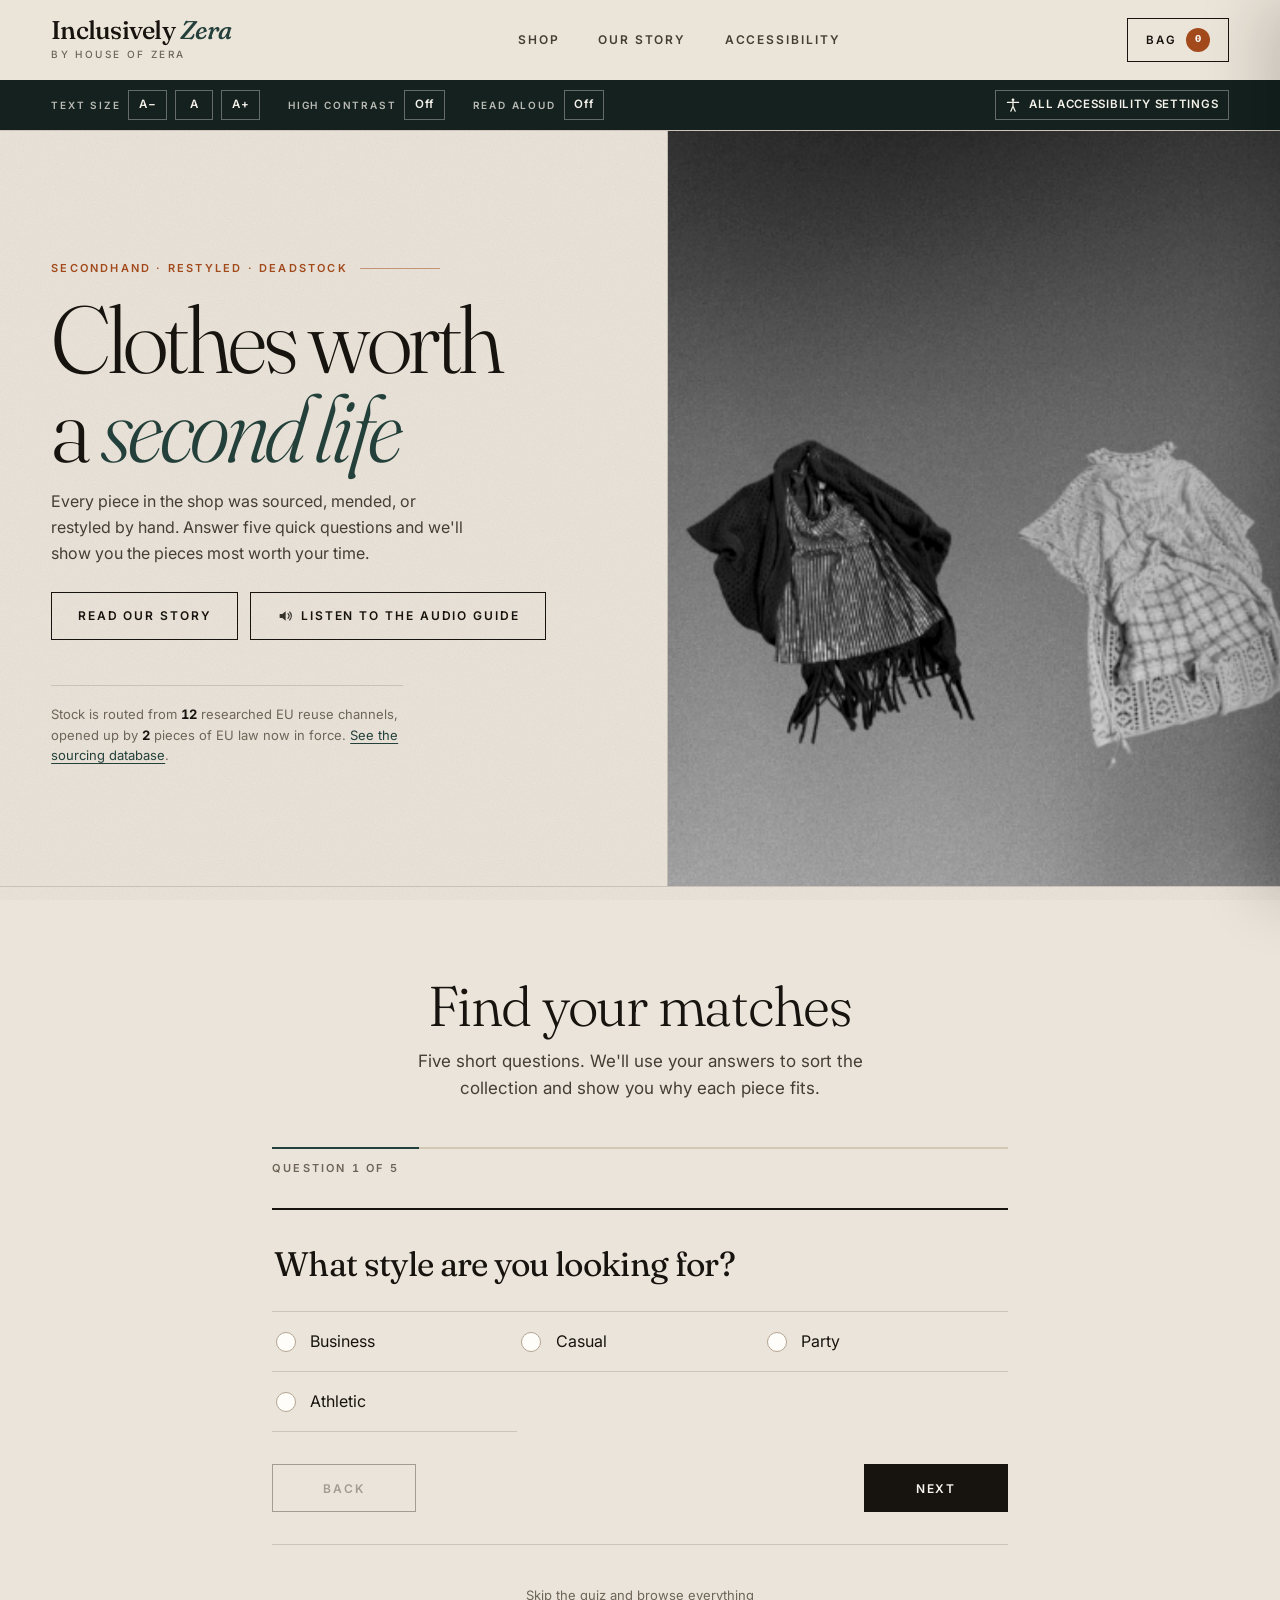
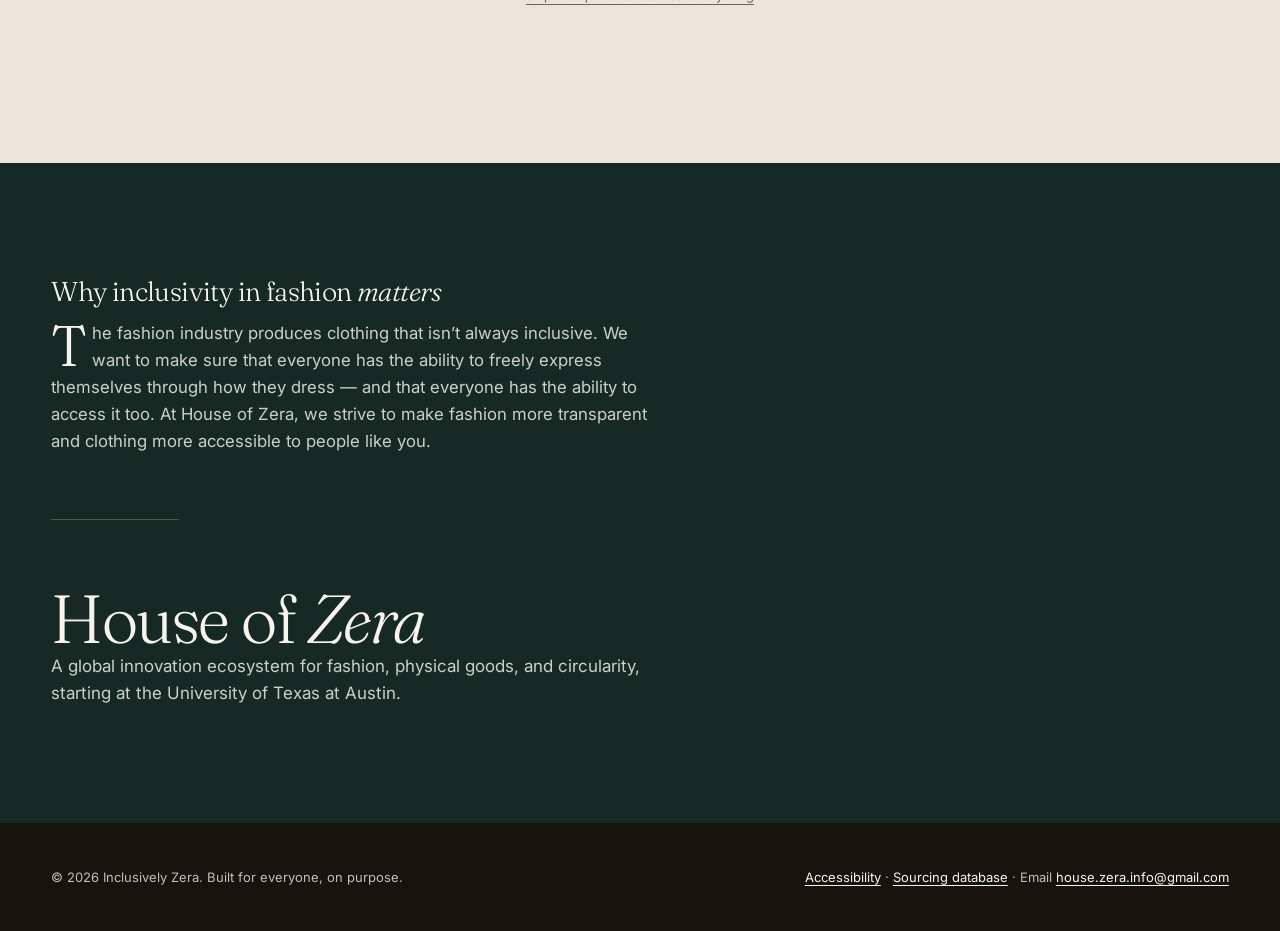
==== index.html @ a8e7cd18 "Build Inclusively Zera: accessible storefront on an EU sourcing database Turns the single-file MVP i" ====
<!DOCTYPE html>
<html lang="en">
<head>
<meta charset="UTF-8">
<meta name="viewport" content="width=device-width, initial-scale=1">
<title>Inclusively Zera — Secondhand, made new</title>
<link rel="preconnect" href="https://fonts.googleapis.com">
<link rel="preconnect" href="https://fonts.gstatic.com" crossorigin>
<link href="https://fonts.googleapis.com/css2?family=Fraunces:ital,opsz,wght,SOFT,WONK@0,9..144,300..700,0..100,0..1;1,9..144,300..700,0..100,0..1&family=Inter:wght@400;500;600;700&display=swap" rel="stylesheet">
<link rel="stylesheet" href="assets/styles.css">
<link rel="stylesheet" href="assets/a11y.css">
<meta name="description" content="Inclusively Zera — a secondhand and deadstock storefront by House of Zera, built so that screen reader, keyboard, low-vision, motor and cognitive access are part of the product rather than a retrofit.">
<meta name="color-scheme" content="light dark">
</head>
<body>

<a class="skip-link" href="#main">Skip to main content</a>

<div aria-live="polite" class="sr-only" id="live-region"></div>

<header class="site-header">
  <div class="wrap header-row">
    <div class="logo-block">
      <a class="logo" href="#top">Inclusively <em>Zera</em></a>
      <p class="logo-subtitle">by House of Zera</p>
    </div>
    <nav class="main-nav" aria-label="Primary">
      <a href="#main">Shop</a>
      <a href="#story">Our story</a>
      <a href="docs/accessibility.html">Accessibility</a>
    </nav>
    <div class="header-actions">
      <button class="icon-btn" id="cart-open-btn" aria-haspopup="dialog" aria-controls="cart-drawer">
        Bag
        <span class="cart-count" id="cart-count" aria-hidden="true">0</span>
        <span class="sr-only" id="cart-count-sr">0 items in your bag</span>
      </button>
    </div>
  </div>

  <div class="a11y-bar">
    <div class="wrap a11y-row" role="group" aria-label="Quick accessibility settings">
      <div class="a11y-group">
        <span class="label" id="lbl-textsize">Text size</span>
        <button type="button" data-textsize="down" aria-label="Decrease text size">A&#8722;</button>
        <button type="button" data-textsize="reset" aria-label="Reset text size" id="textsize-reset">A</button>
        <button type="button" data-textsize="up" aria-label="Increase text size">A+</button>
      </div>
      <div class="a11y-group">
        <span class="label">High contrast</span>
        <button type="button" id="contrast-toggle" aria-pressed="false">Off</button>
      </div>
      <div class="a11y-group">
        <span class="label">Read aloud</span>
        <button type="button" id="tts-toggle" aria-pressed="false">Off</button>
      </div>
      <div class="a11y-group a11y-group-end">
        <button type="button" class="a11y-open" id="a11y-open" aria-haspopup="dialog" aria-controls="a11y-panel">
          <svg viewBox="0 0 24 24" aria-hidden="true" focusable="false" width="16" height="16"><circle cx="12" cy="4.2" r="2.1" fill="currentColor"/><path d="M3.6 8.1h16.8M12 6.6v7.2m0 0-3.3 7.5m3.3-7.5 3.3 7.5" fill="none" stroke="currentColor" stroke-width="1.9" stroke-linecap="round"/></svg>
          All accessibility settings
        </button>
      </div>
    </div>
  </div>
</header>

<div id="top"></div>

<section class="hero" aria-label="Introduction">
  <div class="hero-copy">
    <p class="eyebrow fade-item" style="transition-delay:0ms;">Secondhand &middot; Restyled &middot; Deadstock</p>
    <h1 class="fade-item" style="transition-delay:120ms;">Clothes worth a <em>second life</em></h1>
    <p class="lede fade-item" style="transition-delay:240ms;">Every piece in the shop was sourced, mended, or restyled by hand. Answer five quick questions and we'll show you the pieces most worth your time.</p>
    <div class="hero-ctas">
      <a class="btn btn-secondary fade-item" style="transition-delay:360ms;" href="#story">Read our story</a>
      <button type="button" class="btn btn-secondary fade-item btn-speak" style="transition-delay:420ms;" id="audio-guide-open" aria-haspopup="dialog" aria-controls="audio-guide">
        <svg viewBox="0 0 24 24" aria-hidden="true" focusable="false" width="16" height="16"><path d="M4 9v6h4l5 4V5L8 9H4z" fill="currentColor"/><path d="M16.5 8.5a5 5 0 0 1 0 7M19 6a8.5 8.5 0 0 1 0 12" fill="none" stroke="currentColor" stroke-width="1.7" stroke-linecap="round"/></svg>
        Listen to the audio guide
      </button>
    </div>
    <div class="sourcing-note" id="sourcing-note"></div>
  </div>
  <div class="hero-media">
    <img src="assets/img/thrifted-product.jpg" alt="Two garments photographed suspended against a blue-grey gradient: a black open-knit wrap with long fringe layered over a pleated metallic slip, and a cream crochet top pieced from lace and check panels.">
  </div>
</section>

<main id="main" class="wrap">

  <section id="quiz-section" aria-labelledby="quiz-heading">
    <div class="quiz-wrap">
      <div class="quiz-intro">
        <h2 id="quiz-heading">Find your matches</h2>
        <p>Five short questions. We'll use your answers to sort the collection and show you why each piece fits.</p>
      </div>

      <div class="quiz-progress">
        <div class="quiz-progress-track">
          <div class="quiz-progress-fill" id="quiz-progress-fill" style="width:20%;"></div>
        </div>
        <p class="quiz-progress-label" id="quiz-progress-label" role="status">Question 1 of 5</p>
      </div>

      <form class="quiz-card" id="quiz-form" novalidate>

        <fieldset data-step="0">
          <legend>What style are you looking for?</legend>
          <div class="quiz-options" data-group="style" data-mode="single">
            <label class="quiz-option"><input type="radio" name="style" value="business"><span class="quiz-option-label">Business</span></label>
            <label class="quiz-option"><input type="radio" name="style" value="casual"><span class="quiz-option-label">Casual</span></label>
            <label class="quiz-option"><input type="radio" name="style" value="party"><span class="quiz-option-label">Party</span></label>
            <label class="quiz-option"><input type="radio" name="style" value="athletic"><span class="quiz-option-label">Athletic</span></label>
          </div>
        </fieldset>

        <fieldset data-step="1" hidden>
          <legend>What types of clothing are you looking for?</legend>
          <p class="quiz-hint">Choose as many as apply.</p>
          <div class="quiz-options" data-group="types" data-mode="multi">
            <label class="quiz-option"><input type="checkbox" name="types" value="tops"><span class="quiz-option-label">Tops</span></label>
            <label class="quiz-option"><input type="checkbox" name="types" value="bottoms"><span class="quiz-option-label">Bottoms</span></label>
            <label class="quiz-option"><input type="checkbox" name="types" value="dresses"><span class="quiz-option-label">Dresses</span></label>
            <label class="quiz-option"><input type="checkbox" name="types" value="bathing suits"><span class="quiz-option-label">Bathing suits</span></label>
            <label class="quiz-option"><input type="checkbox" name="types" value="two-piece sets"><span class="quiz-option-label">Two-piece sets</span></label>
            <label class="quiz-option"><input type="checkbox" name="types" value="shoes"><span class="quiz-option-label">Shoes</span></label>
            <label class="quiz-option"><input type="checkbox" name="types" value="jackets"><span class="quiz-option-label">Jackets</span></label>
            <label class="quiz-option"><input type="checkbox" name="types" value="intimates"><span class="quiz-option-label">Intimates</span></label>
          </div>
        </fieldset>

        <fieldset data-step="2" hidden>
          <legend>Who are you looking to get clothing for?</legend>
          <div class="quiz-options" data-group="audience" data-mode="single">
            <label class="quiz-option"><input type="radio" name="audience" value="women"><span class="quiz-option-label">Women</span></label>
            <label class="quiz-option"><input type="radio" name="audience" value="unisex"><span class="quiz-option-label">Unisex</span></label>
            <label class="quiz-option"><input type="radio" name="audience" value="men"><span class="quiz-option-label">Men</span></label>
            <label class="quiz-option"><input type="radio" name="audience" value="kids"><span class="quiz-option-label">Kids</span></label>
          </div>
        </fieldset>

        <fieldset data-step="3" hidden>
          <legend>What sort of material do you want in your clothing?</legend>
          <p class="quiz-hint">Choose as many as apply.</p>
          <div class="quiz-options" data-group="materials" data-mode="multi">
            <label class="quiz-option"><input type="checkbox" name="materials" value="silks"><span class="quiz-option-label">Silks</span></label>
            <label class="quiz-option"><input type="checkbox" name="materials" value="polyester"><span class="quiz-option-label">Polyester</span></label>
            <label class="quiz-option"><input type="checkbox" name="materials" value="wool"><span class="quiz-option-label">Wool</span></label>
            <label class="quiz-option"><input type="checkbox" name="materials" value="organic cotton"><span class="quiz-option-label">Organic cotton</span></label>
            <label class="quiz-option"><input type="checkbox" name="materials" value="nylon"><span class="quiz-option-label">Nylon</span></label>
            <label class="quiz-option"><input type="checkbox" name="materials" value="acrylic"><span class="quiz-option-label">Acrylic</span></label>
          </div>
        </fieldset>

        <fieldset data-step="4" hidden>
          <legend>What kind of embellishments are you comfortable with?</legend>
          <p class="quiz-hint">Choose as many as apply.</p>
          <div class="quiz-options" data-group="embellishments" data-mode="multi">
            <label class="quiz-option"><input type="checkbox" name="embellishments" value="buttons"><span class="quiz-option-label">Buttons</span></label>
            <label class="quiz-option"><input type="checkbox" name="embellishments" value="ruffles"><span class="quiz-option-label">Ruffles</span></label>
            <label class="quiz-option"><input type="checkbox" name="embellishments" value="mesh"><span class="quiz-option-label">Mesh</span></label>
            <label class="quiz-option"><input type="checkbox" name="embellishments" value="fringe"><span class="quiz-option-label">Fringe</span></label>
            <label class="quiz-option"><input type="checkbox" name="embellishments" value="patterns"><span class="quiz-option-label">Patterns</span></label>
            <label class="quiz-option"><input type="checkbox" name="embellishments" value="tags"><span class="quiz-option-label">Tags</span></label>
            <label class="quiz-option"><input type="checkbox" name="embellishments" value="inelastic-waistband"><span class="quiz-option-label">Inelastic waistband</span></label>
            <label class="quiz-option"><input type="checkbox" name="embellishments" value="none"><span class="quiz-option-label">None of the above</span></label>
          </div>
        </fieldset>

        <p class="quiz-error" id="quiz-error" hidden>Choose at least one option to continue.</p>

        <div class="quiz-nav">
          <button type="button" class="btn btn-secondary" id="quiz-back" disabled>Back</button>
          <button type="button" class="btn btn-primary" id="quiz-next">Next</button>
        </div>
      </form>

      <div class="quiz-skip">
        <button type="button" id="quiz-skip-btn">Skip the quiz and browse everything</button>
      </div>
    </div>
  </section>

  <section id="shop-section" hidden>
    <div class="shop-head">
      <div aria-hidden="true"></div>
      <div class="shop-head-inner">
        <div class="shop-head-title">
          <h2>Your matches</h2>
          <p class="result-count" id="result-count" role="status">8 pieces</p>
        </div>
        <div class="sort-row">
          <label for="sort">Sort by</label>
          <select id="sort">
            <option value="match">Best match</option>
            <option value="price-low">Price: low to high</option>
            <option value="price-high">Price: high to low</option>
            <option value="name">Name: A to Z</option>
          </select>
        </div>
      </div>
    </div>

    <div class="shop-grid">
      <aside aria-label="Filter products">
        <fieldset class="filter-group">
          <legend>Size</legend>
          <label class="check-row">
            <input type="checkbox" id="size-xs" data-filter="size" value="XS">
            <span>XS</span>
          </label>
          <label class="check-row">
            <input type="checkbox" id="size-s" data-filter="size" value="S">
            <span>S</span>
          </label>
          <label class="check-row">
            <input type="checkbox" id="size-m" data-filter="size" value="M">
            <span>M</span>
          </label>
          <label class="check-row">
            <input type="checkbox" id="size-l" data-filter="size" value="L">
            <span>L</span>
          </label>
          <label class="check-row">
            <input type="checkbox" id="size-xl" data-filter="size" value="XL">
            <span>XL</span>
          </label>
          <label class="check-row">
            <input type="checkbox" id="size-xxl" data-filter="size" value="XXL">
            <span>XXL</span>
          </label>
          <label class="check-row">
            <input type="checkbox" id="size-xxxl" data-filter="size" value="XXXL">
            <span>XXXL</span>
          </label>
        </fieldset>

        <fieldset class="filter-group">
          <legend>Dressing needs</legend>
          <p class="filter-hint">Filter by how a piece is put on, not just how it looks.</p>
          <label class="check-row">
            <input type="checkbox" data-filter="fit" value="pull-on">
            <span>Pulls on, no fastenings</span>
          </label>
          <label class="check-row">
            <input type="checkbox" data-filter="fit" value="one-handed">
            <span>Can be fastened one-handed</span>
          </label>
          <label class="check-row">
            <input type="checkbox" data-filter="fit" value="seated">
            <span>Cut for seated wear</span>
          </label>
          <label class="check-row">
            <input type="checkbox" data-filter="fit" value="tagless">
            <span>No sewn-in tags</span>
          </label>
        </fieldset>

        <div class="filter-group">
          <label class="filter-label" for="channel-filter">Sourcing channel</label>
          <p class="filter-hint">Every piece is routed from a reuse channel opened up by EU circularity law.</p>
          <select id="channel-filter" class="channel-select">
            <option value="">All channels</option>
          </select>
        </div>

        <div style="display:flex;flex-direction:column;gap:0.75rem;margin-bottom:1.5rem;">
          <button type="button" class="btn btn-secondary" id="mens-bottoms-btn" style="width:100%;">Men's bottoms sizes</button>
          <button type="button" class="btn btn-secondary" id="womens-bottoms-btn" style="width:100%;">Women's bottoms sizes</button>
        </div>

        <div class="quiz-summary" id="quiz-summary"></div>

        <button type="button" class="btn btn-secondary" id="clear-filters" style="width:100%;margin-bottom:0.75rem;">Clear all filters</button>
        <button type="button" class="btn btn-secondary" id="retake-quiz-btn" style="width:100%;">Edit quiz choices</button>
      </aside>

      <div>
        <ul class="product-grid" id="product-grid" style="list-style:none;margin:0;padding:0;"></ul>
      </div>
    </div>
  </section>

</main>

<section class="brand-credit" id="story" style="margin-top:3.5rem;overflow:hidden;">
  <div class="wrap">
    <div id="story-shift">
      <div class="story-row">
        <div aria-hidden="true"></div>
        <div class="align-text" id="story-text">
          <h2 class="fade-item" style="font-size:1.7rem;margin-bottom:0.9rem;transition-delay:0ms;">Why inclusivity in fashion <em>matters</em></h2>
          <p class="fade-item" style="max-width:64ch;font-size:1.05rem;transition-delay:120ms;"><span class="t-letter">T</span>he fashion industry produces clothing that isn&rsquo;t always inclusive. We want to make sure that everyone has the ability to freely express themselves through how they dress &mdash; and that everyone has the ability to access it too. At House of Zera, we strive to make fashion more transparent and clothing more accessible to people like you.</p>
        </div>
      </div>
      <hr id="story-divider" class="fade-item" style="border:none;border-top:1px solid rgba(237,216,196,0.25);width:260px;transition-delay:240ms;">
      <div class="story-row">
        <div aria-hidden="true"></div>
        <div class="align-text" id="credit-text">
          <h2 class="fade-item" style="transition-delay:340ms;">House of <em>Zera</em></h2>
          <p class="fade-item" style="transition-delay:440ms;">A global innovation ecosystem for fashion, physical goods, and circularity, starting at the University of Texas at Austin.</p>
        </div>
      </div>
    </div>
  </div>
</section>

<footer id="faq">
  <div class="wrap foot-row">
    <p>© 2026 Inclusively Zera. Built for everyone, on purpose.</p>
    <p><a href="docs/accessibility.html">Accessibility</a> &middot; <a href="docs/data-sources.html">Sourcing database</a> &middot; Email <a href="mailto:house.zera.info@gmail.com">house.zera.info@gmail.com</a></p>
  </div>
</footer>

<div class="overlay" id="overlay"></div>
<div class="cart-drawer" id="cart-drawer" role="dialog" aria-modal="true" aria-labelledby="cart-title">
  <div class="cart-head">
    <h2 id="cart-title">Your bag</h2>
    <button class="cart-close" id="cart-close-btn" aria-label="Close bag">✕</button>
  </div>
  <div class="cart-body" id="cart-body"></div>
  <div class="cart-foot">
    <div class="cart-total-row">
      <span>Subtotal</span>
      <span id="cart-subtotal">$0.00</span>
    </div>
    <button class="btn-checkout" id="checkout-btn">Go to checkout</button>
  </div>
</div>

<div class="size-overlay" id="size-overlay"></div>
<div class="size-modal" id="size-modal" role="dialog" aria-modal="true" aria-labelledby="size-modal-title" hidden>
  <div class="cart-head">
    <h2 id="size-modal-title">Choose a size</h2>
    <button class="cart-close" id="size-modal-close" aria-label="Close size picker">✕</button>
  </div>
  <div class="size-modal-body">
    <p class="product-name" id="size-modal-product"></p>
    <fieldset style="border:none;padding:0;margin:0;">
      <legend class="sr-only">Available sizes</legend>
      <div id="size-modal-options"></div>
    </fieldset>
    <p class="quiz-error" id="size-modal-error" hidden>Choose a size to continue.</p>
    <button type="button" class="btn btn-primary" id="size-modal-confirm" style="width:100%;margin-top:1.25rem;">Add to bag</button>
  </div>
</div>

<div class="size-overlay" id="bottoms-overlay"></div>
<div class="size-modal" id="bottoms-size-modal" role="dialog" aria-modal="true" aria-labelledby="bottoms-size-title" hidden>
  <div class="cart-head">
    <h2 id="bottoms-size-title">Bottoms sizing</h2>
    <button class="cart-close" id="bottoms-size-close" aria-label="Close sizing chart">✕</button>
  </div>
  <div class="size-modal-body">
    <p style="margin-bottom:1rem;color:var(--slate);font-size:0.9rem;">Waist and hip measurement ranges, based on Nike's size guide.</p>
    <div style="overflow-x:auto;">
      <table style="width:100%;border-collapse:collapse;font-size:0.92rem;">
        <thead>
          <tr>
            <th scope="col" style="text-align:left;padding:0.6rem 0.75rem;border-bottom:2px solid var(--line-strong);">Size</th>
            <th scope="col" style="text-align:left;padding:0.6rem 0.75rem;border-bottom:2px solid var(--line-strong);">Waist (in.)</th>
            <th scope="col" style="text-align:left;padding:0.6rem 0.75rem;border-bottom:2px solid var(--line-strong);">Hip (in.)</th>
          </tr>
        </thead>
        <tbody id="bottoms-size-tbody"></tbody>
      </table>
    </div>
  </div>
</div>


<!-- ===== Product passport ===== -->
<div class="size-overlay" id="passport-overlay"></div>
<div class="size-modal passport-modal" id="passport-modal" role="dialog" aria-modal="true" aria-labelledby="passport-title" hidden>
  <div class="cart-head">
    <h2 id="passport-title">Product passport</h2>
    <div class="head-actions">
      <button class="btn-ghost btn-speak" id="passport-speak" aria-label="Read this passport aloud">
        <svg viewBox="0 0 24 24" aria-hidden="true" focusable="false" width="15" height="15"><path d="M4 9v6h4l5 4V5L8 9H4z" fill="currentColor"/><path d="M16.5 8.5a5 5 0 0 1 0 7M19 6a8.5 8.5 0 0 1 0 12" fill="none" stroke="currentColor" stroke-width="1.7" stroke-linecap="round"/></svg>
        <span aria-hidden="true">Listen</span>
      </button>
      <button class="cart-close" id="passport-close" aria-label="Close product passport">&#10005;</button>
    </div>
  </div>
  <div class="size-modal-body" id="passport-body"></div>
</div>

<!-- ===== Audio guide ===== -->
<div class="size-overlay" id="audio-overlay"></div>
<div class="audio-guide" id="audio-guide" role="dialog" aria-modal="true" aria-labelledby="audio-title" hidden>
  <div class="cart-head">
    <h2 id="audio-title">Audio guide</h2>
    <button class="cart-close" id="audio-close" aria-label="Close audio guide">&#10005;</button>
  </div>

  <div class="audio-body">
    <p class="audio-lede">A spoken walkthrough of the shop, read by your device&rsquo;s voice. Every word is in the transcript below, and the transcript highlights as it plays.</p>

    <p class="audio-unsupported" id="audio-unsupported" hidden role="status">
      Your browser does not expose a speech voice, so the guide cannot be spoken here. The full transcript is below and is complete on its own.
    </p>

    <div class="audio-now">
      <p class="audio-chapter-label" id="audio-chapter-label" role="status">Chapter 1 of 5 &middot; Welcome</p>
      <div class="audio-progress">
        <div class="audio-progress-fill" id="audio-progress-fill" style="width:0%"></div>
      </div>
    </div>

    <div class="audio-controls" role="group" aria-label="Audio guide playback">
      <button type="button" class="audio-btn" id="audio-prev" aria-label="Previous chapter">
        <svg viewBox="0 0 24 24" aria-hidden="true" focusable="false" width="20" height="20"><path d="M18 5v14L8 12l10-7zM6 5h2v14H6z" fill="currentColor"/></svg>
      </button>
      <button type="button" class="audio-btn audio-btn-main" id="audio-play" aria-label="Play the audio guide">
        <svg viewBox="0 0 24 24" aria-hidden="true" focusable="false" width="24" height="24" id="audio-icon-play"><path d="M7 4.5v15l13-7.5-13-7.5z" fill="currentColor"/></svg>
        <svg viewBox="0 0 24 24" aria-hidden="true" focusable="false" width="24" height="24" id="audio-icon-pause" hidden><path d="M6.5 4.5h4v15h-4zM13.5 4.5h4v15h-4z" fill="currentColor"/></svg>
        <span class="audio-btn-text" id="audio-play-text">Play</span>
      </button>
      <button type="button" class="audio-btn" id="audio-next" aria-label="Next chapter">
        <svg viewBox="0 0 24 24" aria-hidden="true" focusable="false" width="20" height="20"><path d="M6 5v14l10-7L6 5zm12 0h-2v14h2z" fill="currentColor"/></svg>
      </button>
      <button type="button" class="audio-btn" id="audio-stop" aria-label="Stop and return to the start">
        <svg viewBox="0 0 24 24" aria-hidden="true" focusable="false" width="18" height="18"><rect x="5" y="5" width="14" height="14" fill="currentColor"/></svg>
      </button>
    </div>

    <div class="audio-speed">
      <label for="audio-rate">Speed <output id="audio-rate-out">1.0&times;</output></label>
      <input type="range" id="audio-rate" min="0.5" max="2" step="0.1" value="1">
    </div>

    <h3 class="audio-h">Transcript</h3>
    <ol class="audio-transcript" id="audio-transcript"></ol>
  </div>
</div>

<!-- ===== Full accessibility panel ===== -->
<div class="size-overlay" id="a11y-overlay"></div>
<div class="a11y-panel" id="a11y-panel" role="dialog" aria-modal="true" aria-labelledby="a11y-panel-title" hidden>
  <div class="cart-head">
    <h2 id="a11y-panel-title">Accessibility settings</h2>
    <button class="cart-close" id="a11y-close" aria-label="Close accessibility settings">&#10005;</button>
  </div>
  <div class="a11y-panel-body">
    <p class="a11y-panel-lede">Every setting here is saved to this browser and applies the moment you change it. Nothing is sent anywhere.</p>

    <section class="a11y-section" aria-labelledby="a11y-s-speech">
      <h3 id="a11y-s-speech">Speech</h3>

      <div class="a11y-field">
        <div class="a11y-field-text">
          <span class="a11y-field-label" id="lbl-tts">Read aloud on hover and focus</span>
          <span class="a11y-field-hint">Speaks whatever you point at or tab to. Also adds a Listen button to every piece.</span>
        </div>
        <button type="button" class="switch" id="tts-toggle-panel" role="switch" aria-checked="false" aria-labelledby="lbl-tts"><span class="switch-track"><span class="switch-thumb"></span></span><span class="switch-text">Off</span></button>
      </div>

      <div class="a11y-field a11y-field-stack" id="voice-field">
        <label class="a11y-field-label" for="tts-voice">Voice</label>
        <select id="tts-voice" class="channel-select"></select>
      </div>

      <div class="a11y-field a11y-field-stack">
        <label class="a11y-field-label" for="tts-rate">Speaking rate <output id="tts-rate-out">1.0&times;</output></label>
        <input type="range" id="tts-rate" min="0.5" max="2" step="0.1" value="1">
      </div>

      <div class="a11y-field a11y-field-stack">
        <label class="a11y-field-label" for="tts-pitch">Pitch <output id="tts-pitch-out">1.0</output></label>
        <input type="range" id="tts-pitch" min="0.5" max="1.6" step="0.1" value="1">
      </div>

      <div class="a11y-field">
        <div class="a11y-field-text">
          <span class="a11y-field-label" id="lbl-voicecmd">Voice control</span>
          <span class="a11y-field-hint">Answer the quiz and move around by speaking. Needs microphone permission; audio never leaves your device.</span>
        </div>
        <button type="button" class="switch" id="voice-toggle" role="switch" aria-checked="false" aria-labelledby="lbl-voicecmd"><span class="switch-track"><span class="switch-thumb"></span></span><span class="switch-text">Off</span></button>
      </div>

      <button type="button" class="btn btn-secondary a11y-test" id="tts-test">Test the voice</button>
    </section>

    <section class="a11y-section" aria-labelledby="a11y-s-sound">
      <h3 id="a11y-s-sound">Sound</h3>
      <div class="a11y-field">
        <div class="a11y-field-text">
          <span class="a11y-field-label" id="lbl-earcons">Sound cues</span>
          <span class="a11y-field-hint">A short tone when something is added, changed, or rejected — useful if you cannot see the confirmation.</span>
        </div>
        <button type="button" class="switch" id="earcon-toggle" role="switch" aria-checked="true" aria-labelledby="lbl-earcons"><span class="switch-track"><span class="switch-thumb"></span></span><span class="switch-text">On</span></button>
      </div>
      <div class="a11y-field a11y-field-stack">
        <label class="a11y-field-label" for="earcon-vol">Cue volume <output id="earcon-vol-out">40%</output></label>
        <input type="range" id="earcon-vol" min="0" max="100" step="5" value="40">
      </div>
    </section>

    <section class="a11y-section" aria-labelledby="a11y-s-sight">
      <h3 id="a11y-s-sight">Seeing</h3>

      <div class="a11y-field a11y-field-stack">
        <span class="a11y-field-label" id="lbl-theme">Theme</span>
        <div class="seg" role="radiogroup" aria-labelledby="lbl-theme">
          <button type="button" role="radio" aria-checked="true" data-theme="light">Light</button>
          <button type="button" role="radio" aria-checked="false" data-theme="dark">Dark</button>
          <button type="button" role="radio" aria-checked="false" data-theme="high">High contrast</button>
        </div>
      </div>

      <div class="a11y-field a11y-field-stack">
        <label class="a11y-field-label" for="scale-range">Text size <output id="scale-out">100%</output></label>
        <input type="range" id="scale-range" min="90" max="200" step="10" value="100">
      </div>

      <div class="a11y-field a11y-field-stack">
        <label class="a11y-field-label" for="lh-range">Line spacing <output id="lh-out">1.6</output></label>
        <input type="range" id="lh-range" min="1.4" max="2.4" step="0.1" value="1.6">
      </div>

      <div class="a11y-field a11y-field-stack">
        <label class="a11y-field-label" for="ls-range">Letter spacing <output id="ls-out">0.00em</output></label>
        <input type="range" id="ls-range" min="0" max="0.16" step="0.01" value="0">
      </div>

      <div class="a11y-field">
        <div class="a11y-field-text">
          <span class="a11y-field-label" id="lbl-dys">Dyslexia-friendly font</span>
          <span class="a11y-field-hint">Switches to OpenDyslexic and opens up word spacing.</span>
        </div>
        <button type="button" class="switch" id="dyslexia-toggle" role="switch" aria-checked="false" aria-labelledby="lbl-dys"><span class="switch-track"><span class="switch-thumb"></span></span><span class="switch-text">Off</span></button>
      </div>

      <div class="a11y-field">
        <div class="a11y-field-text">
          <span class="a11y-field-label" id="lbl-underline">Underline every link</span>
          <span class="a11y-field-hint">Do not rely on colour alone to mark a link.</span>
        </div>
        <button type="button" class="switch" id="underline-toggle" role="switch" aria-checked="false" aria-labelledby="lbl-underline"><span class="switch-track"><span class="switch-thumb"></span></span><span class="switch-text">Off</span></button>
      </div>

      <div class="a11y-field">
        <div class="a11y-field-text">
          <span class="a11y-field-label" id="lbl-focus">Bold focus ring</span>
          <span class="a11y-field-hint">Thickens the keyboard focus outline to 4&nbsp;px in a high-visibility colour.</span>
        </div>
        <button type="button" class="switch" id="focus-toggle" role="switch" aria-checked="false" aria-labelledby="lbl-focus"><span class="switch-track"><span class="switch-thumb"></span></span><span class="switch-text">Off</span></button>
      </div>

      <div class="a11y-field">
        <div class="a11y-field-text">
          <span class="a11y-field-label" id="lbl-ruler">Reading ruler</span>
          <span class="a11y-field-hint">A band that follows your pointer and dims everything above and below it.</span>
        </div>
        <button type="button" class="switch" id="ruler-toggle" role="switch" aria-checked="false" aria-labelledby="lbl-ruler"><span class="switch-track"><span class="switch-thumb"></span></span><span class="switch-text">Off</span></button>
      </div>
    </section>

    <section class="a11y-section" aria-labelledby="a11y-s-motion">
      <h3 id="a11y-s-motion">Movement</h3>
      <div class="a11y-field">
        <div class="a11y-field-text">
          <span class="a11y-field-label" id="lbl-motion">Reduce motion</span>
          <span class="a11y-field-hint">Removes fades, slides and smooth scrolling. Set automatically if your system asks for it.</span>
        </div>
        <button type="button" class="switch" id="motion-toggle" role="switch" aria-checked="false" aria-labelledby="lbl-motion"><span class="switch-track"><span class="switch-thumb"></span></span><span class="switch-text">Off</span></button>
      </div>
      <div class="a11y-field">
        <div class="a11y-field-text">
          <span class="a11y-field-label" id="lbl-targets">Large touch targets</span>
          <span class="a11y-field-hint">Grows every button and control to at least 48&nbsp;px, with more space between them.</span>
        </div>
        <button type="button" class="switch" id="targets-toggle" role="switch" aria-checked="false" aria-labelledby="lbl-targets"><span class="switch-track"><span class="switch-thumb"></span></span><span class="switch-text">Off</span></button>
      </div>
    </section>

    <div class="a11y-panel-foot">
      <button type="button" class="btn btn-secondary" id="shortcuts-open" aria-haspopup="dialog" aria-controls="shortcuts-dialog">Keyboard shortcuts</button>
      <button type="button" class="btn btn-secondary" id="a11y-reset">Reset everything</button>
    </div>
  </div>
</div>

<!-- ===== Keyboard shortcuts ===== -->
<div class="size-overlay" id="shortcuts-overlay"></div>
<div class="size-modal" id="shortcuts-dialog" role="dialog" aria-modal="true" aria-labelledby="shortcuts-title" hidden>
  <div class="cart-head">
    <h2 id="shortcuts-title">Keyboard shortcuts</h2>
    <button class="cart-close" id="shortcuts-close" aria-label="Close keyboard shortcuts">&#10005;</button>
  </div>
  <div class="size-modal-body">
    <p class="pp-note">Shortcuts are ignored while you are typing in a field.</p>
    <dl class="pp-dl shortcut-list">
      <div class="pp-row"><dt><kbd>?</kbd></dt><dd>Open this list</dd></div>
      <div class="pp-row"><dt><kbd>A</kbd></dt><dd>Open accessibility settings</dd></div>
      <div class="pp-row"><dt><kbd>R</kbd></dt><dd>Turn read aloud on or off</dd></div>
      <div class="pp-row"><dt><kbd>S</kbd></dt><dd>Stop speaking</dd></div>
      <div class="pp-row"><dt><kbd>G</kbd></dt><dd>Open the audio guide</dd></div>
      <div class="pp-row"><dt><kbd>B</kbd></dt><dd>Open your bag</dd></div>
      <div class="pp-row"><dt><kbd>C</kbd></dt><dd>Cycle theme: light, dark, high contrast</dd></div>
      <div class="pp-row"><dt><kbd>+</kbd> / <kbd>&#8722;</kbd></dt><dd>Text size up or down</dd></div>
      <div class="pp-row"><dt><kbd>0</kbd></dt><dd>Reset text size</dd></div>
      <div class="pp-row"><dt><kbd>Esc</kbd></dt><dd>Close whatever is open, and stop speaking</dd></div>
    </dl>
  </div>
</div>

<div class="reading-ruler" id="reading-ruler" aria-hidden="true" hidden></div>
<div class="voice-hud" id="voice-hud" role="status" aria-live="polite" hidden></div>

<script src="assets/plates.js"></script>
<script src="assets/app.js"></script>
<script src="assets/a11y.js"></script>
</body>
</html>
---- assets/styles.css ----
/* =============================================================================
   Inclusively Zera — core stylesheet
   -----------------------------------------------------------------------------
   An editorial house style: bone ground, near-black ink, one deep pine accent
   and one burnt-sienna signal colour. Hairline rules instead of boxes, tracked
   micro-caps for labels, and a display serif carrying every real headline.

   Accessibility is load-bearing here, not decoration:
   - every colour pair below is checked against WCAG AA at its used size
   - nothing is communicated by colour alone (tags carry text, states carry marks)
   - --scale, --user-line-height and --user-letter-spacing are set by a11y.js and
     every type size is derived from them
   ============================================================================= */

/* -----------------------------------------------------------------------------
   Tokens
   -------------------------------------------------------------------------- */
:root {
  /* Ground */
  --bone: #EBE4DA;
  --bone-deep: #E1D8CB;
  --paper: #EBE4DA;
  --paper-raised: #F7F4EE;
  --paper-lift: #FFFDFA;

  /* Ink */
  --ink: #17140F;
  --ink-2: #453E35;
  --slate: #6E6558;
  --ink-invert: #F7F4EE;

  /* Rules */
  --line: #D3C7B6;
  --line-strong: #B3A491;
  --hair: rgba(23, 20, 15, 0.14);

  /* Accents */
  --teal: #2F4F4A;          /* deep pine — primary accent */
  --teal-strong: #24403B;
  --teal-deep: #162925;
  --teal-wash: #DFE5E0;
  --sienna: #A24A1C;        /* signal: tags, regulation marks */
  --sienna-wash: #F0E2D6;
  --focus: #162925;

  /* Type */
  --font-display: 'Fraunces', 'Iowan Old Style', Georgia, serif;
  --font-text: 'Inter', system-ui, -apple-system, 'Segoe UI', sans-serif;
  --font-mono: ui-monospace, 'SF Mono', 'SFMono-Regular', Menlo, monospace;

  --font-size-base: 16px;
  --scale: 1;
  --user-line-height: 1.6;
  --user-letter-spacing: 0em;

  --radius: 0px;
  --motion-fast: 200ms;
  --motion-slow: 620ms;
  --ease: cubic-bezier(0.22, 0.61, 0.36, 1);

  --gut: clamp(1.25rem, 4vw, 3.5rem);
  --max: 1360px;
  --rule-w: 1px;
}

/* High contrast: a separate, deliberately flat palette. */
[data-contrast="high"] {
  --bone: #FFFFFF;
  --bone-deep: #FFFFFF;
  --paper: #FFFFFF;
  --paper-raised: #FFFFFF;
  --paper-lift: #FFFFFF;
  --ink: #000000;
  --ink-2: #000000;
  --slate: #000000;
  --ink-invert: #FFFFFF;
  --line: #000000;
  --line-strong: #000000;
  --hair: #000000;
  --teal: #003B33;
  --teal-strong: #002420;
  --teal-deep: #000000;
  --teal-wash: #D9EAE6;
  --sienna: #7A2E00;
  --sienna-wash: #FFE9DC;
  --focus: #000000;
  --rule-w: 2px;
}

/* -----------------------------------------------------------------------------
   Fonts
   -------------------------------------------------------------------------- */
@font-face {
  font-family: 'OpenDyslexic';
  font-style: normal;
  font-weight: 400;
  font-display: swap;
  src: url(https://cdn.jsdelivr.net/fontsource/fonts/opendyslexic@5.3.0/latin-400-normal.woff2) format('woff2'),
       url(https://cdn.jsdelivr.net/fontsource/fonts/opendyslexic@5.3.0/latin-400-normal.woff) format('woff');
}
@font-face {
  font-family: 'OpenDyslexic';
  font-style: normal;
  font-weight: 700;
  font-display: swap;
  src: url(https://cdn.jsdelivr.net/fontsource/fonts/opendyslexic@5.3.0/latin-700-normal.woff2) format('woff2'),
       url(https://cdn.jsdelivr.net/fontsource/fonts/opendyslexic@5.3.0/latin-700-normal.woff) format('woff');
}

[data-dyslexia="on"] body,
[data-dyslexia="on"] h1, [data-dyslexia="on"] h2, [data-dyslexia="on"] h3,
[data-dyslexia="on"] .logo, [data-dyslexia="on"] legend,
[data-dyslexia="on"] button, [data-dyslexia="on"] input,
[data-dyslexia="on"] select, [data-dyslexia="on"] textarea {
  font-family: 'OpenDyslexic', 'Inter', system-ui, sans-serif !important;
  font-variation-settings: normal !important;
  letter-spacing: 0.02em;
}
[data-dyslexia="on"] body { line-height: 1.9; word-spacing: 0.12em; }
[data-dyslexia="on"] p, [data-dyslexia="on"] li { max-width: 62ch; text-align: left; }
[data-dyslexia="on"] h1, [data-dyslexia="on"] h2 { letter-spacing: 0; }

/* -----------------------------------------------------------------------------
   Reset and base
   -------------------------------------------------------------------------- */
*, *::before, *::after { box-sizing: border-box; }

html {
  font-size: calc(var(--font-size-base) * var(--scale));
  -webkit-text-size-adjust: 100%;
  scroll-behavior: smooth;
  /* Clears the sticky header + accessibility bar for in-page jumps and
     for the focus moves the quiz and shop make. */
  scroll-padding-top: 9rem;
}
@media (prefers-reduced-motion: reduce) { html { scroll-behavior: auto; } }

body {
  margin: 0;
  background: var(--paper);
  color: var(--ink);
  font-family: var(--font-text);
  font-size: 1rem;
  line-height: var(--user-line-height);
  letter-spacing: var(--user-letter-spacing);
  -webkit-font-smoothing: antialiased;
  text-rendering: optimizeLegibility;
  overflow-x: hidden;
}

/* A whisper of paper grain. Purely decorative, and invisible in high contrast. */
body::before {
  content: "";
  position: fixed;
  inset: 0;
  z-index: 1;
  pointer-events: none;
  opacity: 0.32;
  mix-blend-mode: multiply;
  background-image: url("data:image/svg+xml,%3Csvg xmlns='http://www.w3.org/2000/svg' width='140' height='140'%3E%3Cfilter id='n'%3E%3CfeTurbulence type='fractalNoise' baseFrequency='0.85' numOctaves='3'/%3E%3C/filter%3E%3Crect width='140' height='140' filter='url(%23n)' opacity='0.42'/%3E%3C/svg%3E");
}
[data-contrast="high"] body::before { display: none; }

h1, h2, h3, h4, p, ul, ol, dl, figure, table, fieldset, legend, blockquote { margin: 0; }
ul, ol { padding: 0; list-style: none; }
fieldset { border: 0; padding: 0; min-width: 0; }
img { max-width: 100%; display: block; }

h1, h2, h3 {
  font-family: var(--font-display);
  font-weight: 400;
  font-variation-settings: 'SOFT' 0, 'WONK' 0;
  line-height: 1.02;
  letter-spacing: -0.022em;
  text-wrap: balance;
}

a { color: var(--teal-strong); text-underline-offset: 3px; text-decoration-thickness: 1px; }
a:hover { color: var(--sienna); }

:focus-visible {
  outline: 3px solid var(--focus);
  outline-offset: 3px;
}

::selection { background: var(--teal); color: var(--ink-invert); }

button, input, select, textarea { font: inherit; color: inherit; }
button { cursor: pointer; }

.sr-only {
  position: absolute !important;
  width: 1px; height: 1px;
  margin: -1px; padding: 0;
  overflow: hidden;
  clip: rect(0 0 0 0);
  clip-path: inset(50%);
  white-space: nowrap;
  border: 0;
}

.skip-link {
  position: absolute;
  left: 1rem;
  top: -6rem;
  z-index: 100;
  padding: 0.9rem 1.6rem;
  background: var(--ink);
  color: var(--ink-invert);
  font-size: 0.8rem;
  font-weight: 600;
  letter-spacing: 0.14em;
  text-transform: uppercase;
  text-decoration: none;
  transition: top var(--motion-fast) var(--ease);
}
.skip-link:focus { top: 1rem; color: var(--ink-invert); }

.wrap {
  width: 100%;
  max-width: var(--max);
  margin-inline: auto;
  padding-inline: var(--gut);
  position: relative;
  z-index: 2;
}

/* A reusable tracked micro-label. Used for every eyebrow, legend and meta line. */
.eyebrow,
.label,
.product-meta,
.filter-group legend,
.sort-row label,
.quiz-progress-label,
.result-count {
  font-family: var(--font-text);
  font-size: 0.6875rem;
  font-weight: 600;
  letter-spacing: 0.2em;
  text-transform: uppercase;
  line-height: 1.4;
}

/* -----------------------------------------------------------------------------
   Header
   -------------------------------------------------------------------------- */
.site-header {
  position: sticky;
  top: 0;
  z-index: 50;
  background: color-mix(in srgb, var(--paper) 92%, transparent);
  backdrop-filter: blur(14px) saturate(1.4);
  border-bottom: var(--rule-w) solid var(--hair);
}
[data-contrast="high"] .site-header { background: var(--paper); backdrop-filter: none; }

.header-row {
  display: flex;
  align-items: center;
  justify-content: space-between;
  gap: 1.5rem;
  min-height: 5rem;
  padding-block: 0.9rem;
}

.logo-block { display: flex; flex-direction: column; gap: 0.1rem; }

.logo {
  font-family: var(--font-display);
  font-size: clamp(1.35rem, 2vw, 1.65rem);
  font-weight: 500;
  letter-spacing: -0.03em;
  line-height: 1;
  color: var(--ink);
  text-decoration: none;
}
.logo em {
  font-style: italic;
  font-variation-settings: 'SOFT' 40, 'WONK' 1;
  color: var(--teal-strong);
}
.logo:hover { color: var(--ink); }
.logo:hover em { color: var(--sienna); }

.logo-subtitle {
  font-size: 0.625rem;
  font-weight: 500;
  letter-spacing: 0.24em;
  text-transform: uppercase;
  color: var(--slate);
}

.main-nav { display: flex; gap: clamp(1.25rem, 3vw, 2.75rem); }
.main-nav a {
  position: relative;
  padding-block: 0.4rem;
  font-size: 0.75rem;
  font-weight: 600;
  letter-spacing: 0.16em;
  text-transform: uppercase;
  color: var(--ink-2);
  text-decoration: none;
}
.main-nav a::after {
  content: "";
  position: absolute;
  left: 0; right: 0; bottom: 0;
  height: 1px;
  background: var(--sienna);
  transform: scaleX(0);
  transform-origin: left;
  transition: transform var(--motion-fast) var(--ease);
}
.main-nav a:hover { color: var(--ink); }
.main-nav a:hover::after { transform: scaleX(1); }

.header-actions { display: flex; align-items: center; gap: 0.75rem; }

.icon-btn {
  display: inline-flex;
  align-items: center;
  gap: 0.6rem;
  min-height: 44px;
  padding: 0.5rem 1.1rem;
  border: var(--rule-w) solid var(--ink);
  background: transparent;
  color: var(--ink);
  font-size: 0.72rem;
  font-weight: 600;
  letter-spacing: 0.16em;
  text-transform: uppercase;
  transition: background var(--motion-fast) var(--ease), color var(--motion-fast) var(--ease);
}
.icon-btn:hover { background: var(--ink); color: var(--ink-invert); }

.cart-count {
  display: inline-grid;
  place-items: center;
  min-width: 1.5rem;
  height: 1.5rem;
  padding-inline: 0.35rem;
  background: var(--sienna);
  color: #fff;
  border-radius: 999px;
  font-family: var(--font-mono);
  font-size: 0.7rem;
  font-weight: 600;
  letter-spacing: 0;
}
.icon-btn:hover .cart-count { background: var(--ink-invert); color: var(--ink); }

/* -----------------------------------------------------------------------------
   Accessibility bar
   -------------------------------------------------------------------------- */
/* This bar is dark in every theme, so it carries its own fixed light-on-dark
   pair rather than following --ink-invert, which flips with the theme. */
.a11y-bar {
  --bar-bg: #14211E;
  --bar-fg: #F4F1EA;
  background: var(--bar-bg);
  color: var(--bar-fg);
  border-bottom: var(--rule-w) solid var(--bar-bg);
}
[data-contrast="high"] .a11y-bar { background: #000; border-bottom-color: #000; }

.a11y-row {
  display: flex;
  flex-wrap: wrap;
  align-items: center;
  gap: 0.75rem 1.75rem;
  padding-block: 0.6rem;
}

.a11y-group { display: flex; align-items: center; gap: 0.5rem; }

.a11y-group .label {
  font-size: 0.625rem;
  letter-spacing: 0.18em;
  color: color-mix(in srgb, var(--bar-fg) 74%, transparent);
  white-space: nowrap;
}

.a11y-bar button {
  min-width: 2.4rem;
  min-height: 30px;
  padding: 0.2rem 0.6rem;
  border: 1px solid color-mix(in srgb, var(--bar-fg) 36%, transparent);
  background: transparent;
  color: var(--bar-fg);
  font-size: 0.72rem;
  font-weight: 600;
  letter-spacing: 0.06em;
  transition: background var(--motion-fast) var(--ease), border-color var(--motion-fast) var(--ease);
}
.a11y-bar button:hover {
  background: color-mix(in srgb, var(--bar-fg) 16%, transparent);
  border-color: color-mix(in srgb, var(--bar-fg) 72%, transparent);
}
.a11y-bar button[aria-pressed="true"] {
  background: var(--bar-fg);
  border-color: var(--bar-fg);
  color: var(--bar-bg);
}
.a11y-bar :focus-visible { outline-color: var(--bar-fg); outline-offset: 2px; }

/* -----------------------------------------------------------------------------
   Hero
   -------------------------------------------------------------------------- */
.hero {
  display: grid;
  grid-template-columns: minmax(0, 1fr) minmax(0, 0.92fr);
  align-items: stretch;
  min-height: min(84vh, 780px);
  border-bottom: var(--rule-w) solid var(--hair);
  position: relative;
  z-index: 2;
}

.hero-copy {
  display: flex;
  flex-direction: column;
  justify-content: center;
  gap: 1.1rem;
  padding: clamp(3rem, 7vw, 6rem) clamp(1.5rem, 5vw, 5rem) clamp(3rem, 7vw, 5rem) var(--gut);
  max-width: 44rem;
  margin-left: auto;
  width: 100%;
}

.hero .eyebrow {
  display: flex;
  align-items: center;
  gap: 0.75rem;
  color: var(--sienna);
}
.hero .eyebrow::after {
  content: "";
  flex: 1;
  max-width: 5rem;
  height: 1px;
  background: currentColor;
  opacity: 0.5;
}

.hero h1 {
  font-size: clamp(3rem, 7.4vw, 6.25rem);
  font-weight: 300;
  font-variation-settings: 'SOFT' 20, 'WONK' 1;
  line-height: 0.94;
  letter-spacing: -0.038em;
  max-width: 14ch;
}
.hero h1 em {
  font-style: italic;
  color: var(--teal-strong);
}

.hero .lede {
  font-size: clamp(1rem, 1.15vw, 1.125rem);
  line-height: var(--user-line-height);
  color: var(--ink-2);
  max-width: 42ch;
}

.hero-ctas { display: flex; flex-wrap: wrap; gap: 0.75rem; margin-top: 0.5rem; }

.hero-media {
  position: relative;
  overflow: hidden;
  background: var(--bone-deep);
  border-left: var(--rule-w) solid var(--hair);
}
.hero-media img {
  width: 100%;
  height: 100%;
  object-fit: cover;
  object-position: center 28%;
  filter: grayscale(1) contrast(1.06);
  transform: scale(1.02);
  transition: transform 1.4s var(--ease), filter var(--motion-slow) var(--ease);
}
.hero:hover .hero-media img { transform: scale(1.045); filter: grayscale(0.72) contrast(1.04); }

@media (max-width: 900px) {
  .hero { grid-template-columns: 1fr; min-height: 0; }
  .hero-copy { max-width: none; margin-left: 0; padding-inline: var(--gut); order: 2; }
  .hero-media { order: 1; aspect-ratio: 4 / 3; border-left: 0; border-bottom: var(--rule-w) solid var(--hair); }
}

/* -----------------------------------------------------------------------------
   Buttons
   -------------------------------------------------------------------------- */
.btn {
  display: inline-flex;
  align-items: center;
  justify-content: center;
  gap: 0.5rem;
  min-height: 48px;
  padding: 0.75rem 1.6rem;
  border: var(--rule-w) solid var(--ink);
  background: transparent;
  color: var(--ink);
  font-size: 0.75rem;
  font-weight: 600;
  letter-spacing: 0.16em;
  text-transform: uppercase;
  text-decoration: none;
  text-align: center;
  transition: background var(--motion-fast) var(--ease),
              color var(--motion-fast) var(--ease),
              border-color var(--motion-fast) var(--ease),
              transform var(--motion-fast) var(--ease);
}
.btn:active { transform: translateY(1px); }

.btn-primary { background: var(--ink); border-color: var(--ink); color: var(--ink-invert); }
.btn-primary:hover { background: var(--teal-strong); border-color: var(--teal-strong); color: var(--ink-invert); }

.btn-secondary { background: transparent; color: var(--ink); }
.btn-secondary:hover { background: var(--ink); border-color: var(--ink); color: var(--ink-invert); }

.btn:disabled { opacity: 0.34; cursor: not-allowed; transform: none; }
.btn:disabled:hover { background: transparent; color: var(--ink); }

/* -----------------------------------------------------------------------------
   Quiz
   -------------------------------------------------------------------------- */
main.wrap { padding-block: clamp(3.5rem, 7vw, 6rem); }

.quiz-wrap { max-width: 46rem; margin-inline: auto; }

.quiz-intro { text-align: center; margin-bottom: 2.75rem; }
.quiz-intro h2 {
  font-size: clamp(2.25rem, 4.6vw, 3.5rem);
  font-weight: 300;
  font-variation-settings: 'SOFT' 20, 'WONK' 1;
  margin-bottom: 0.9rem;
}
.quiz-intro p {
  font-size: 1.0625rem;
  color: var(--ink-2);
  max-width: 46ch;
  margin-inline: auto;
}

.quiz-progress { margin-bottom: 2rem; }
.quiz-progress-track {
  height: 2px;
  background: var(--line);
  overflow: hidden;
}
.quiz-progress-fill {
  height: 100%;
  background: var(--teal-strong);
  transition: width var(--motion-slow) var(--ease);
}
.quiz-progress-label {
  margin-top: 0.75rem;
  color: var(--slate);
  font-variant-numeric: tabular-nums;
}

.quiz-card {
  border-top: 2px solid var(--ink);
  border-bottom: var(--rule-w) solid var(--hair);
  padding-block: 2.25rem 2rem;
}

.quiz-card fieldset {
  transition: opacity var(--motion-fast) var(--ease), transform var(--motion-fast) var(--ease);
}
.quiz-card fieldset.quiz-invisible { opacity: 0; transform: translateY(8px); }

.quiz-card legend { scroll-margin-top: 9rem;
  display: block;
  width: 100%;
  font-family: var(--font-display);
  font-size: clamp(1.5rem, 2.9vw, 2.125rem);
  font-weight: 400;
  font-variation-settings: 'SOFT' 20, 'WONK' 1;
  line-height: 1.1;
  letter-spacing: -0.02em;
  margin-bottom: 0.5rem;
  text-wrap: balance;
}
.quiz-card legend:focus-visible { outline-offset: 6px; }

.quiz-hint {
  font-size: 0.8125rem;
  color: var(--slate);
  margin-bottom: 1.5rem;
}

.quiz-options {
  display: grid;
  grid-template-columns: repeat(auto-fit, minmax(15rem, 1fr));
  gap: 0;
  margin-top: 1.25rem;
  border-top: var(--rule-w) solid var(--hair);
}

.quiz-option {
  position: relative;
  display: flex;
  align-items: center;
  gap: 0.9rem;
  min-height: 60px;
  padding: 0.9rem 1rem 0.9rem 0.25rem;
  border-bottom: var(--rule-w) solid var(--hair);
  cursor: pointer;
  transition: background var(--motion-fast) var(--ease), padding-left var(--motion-fast) var(--ease);
}
.quiz-option:hover { background: var(--paper-raised); padding-left: 0.75rem; }

/* The native control stays in the tree and keeps its own focus ring; the square
   beside it is the visible state, and it carries a mark, not just a colour. */
.quiz-option input {
  appearance: none;
  -webkit-appearance: none;
  flex: none;
  width: 1.25rem;
  height: 1.25rem;
  margin: 0;
  border: var(--rule-w) solid var(--line-strong);
  background: var(--paper-lift);
  transition: background var(--motion-fast) var(--ease), border-color var(--motion-fast) var(--ease);
}
.quiz-option input[type="radio"] { border-radius: 50%; }
.quiz-option input::after {
  content: "";
  display: block;
  width: 100%;
  height: 100%;
  opacity: 0;
  transition: opacity var(--motion-fast) var(--ease);
  background: no-repeat center / 0.7rem
    url("data:image/svg+xml,%3Csvg xmlns='http://www.w3.org/2000/svg' viewBox='0 0 16 16'%3E%3Cpath d='M2 8.6l4 4L14 3.6' fill='none' stroke='%23F7F4EE' stroke-width='2.4' stroke-linecap='round' stroke-linejoin='round'/%3E%3C/svg%3E");
}
.quiz-option input:checked { background: var(--teal-strong); border-color: var(--teal-strong); }
.quiz-option input:checked::after { opacity: 1; }

.quiz-option-label { font-size: 1rem; }
.quiz-option:has(input:checked) { background: var(--teal-wash); padding-left: 0.75rem; }
.quiz-option:has(input:checked) .quiz-option-label { font-weight: 600; }

.quiz-error {
  margin-top: 1.25rem;
  padding: 0.75rem 1rem;
  border-left: 3px solid var(--sienna);
  background: var(--sienna-wash);
  color: #6E2F0F;
  font-size: 0.9rem;
}

.quiz-nav {
  display: flex;
  justify-content: space-between;
  gap: 1rem;
  margin-top: 2rem;
}
.quiz-nav .btn { min-width: 9rem; }

.quiz-skip { text-align: center; margin-top: 1.75rem; }
.quiz-skip button {
  border: 0;
  background: none;
  color: var(--slate);
  font-size: 0.8125rem;
  text-decoration: underline;
  text-underline-offset: 4px;
  padding: 0.5rem;
  min-height: 44px;
}
.quiz-skip button:hover { color: var(--sienna); }

/* -----------------------------------------------------------------------------
   Shop
   -------------------------------------------------------------------------- */
.shop-head { margin-bottom: 2.5rem; }

.shop-head-inner {
  display: flex;
  flex-wrap: wrap;
  align-items: flex-end;
  justify-content: space-between;
  gap: 1.25rem;
  padding-bottom: 1.25rem;
  border-bottom: 2px solid var(--ink);
}

.shop-head h2 { scroll-margin-top: 9rem;
  font-size: clamp(2rem, 4.2vw, 3rem);
  font-weight: 300;
  font-variation-settings: 'SOFT' 20, 'WONK' 1;
}
.shop-head h2:focus-visible { outline-offset: 6px; }

.result-count { color: var(--slate); margin-top: 0.5rem; font-variant-numeric: tabular-nums; }

.sort-row { display: flex; align-items: center; gap: 0.75rem; }
.sort-row label { color: var(--slate); white-space: nowrap; }
.sort-row select {
  min-height: 42px;
  padding: 0.4rem 0.7rem;
  border: var(--rule-w) solid var(--line-strong);
  background: var(--paper-lift);
  font-size: 0.875rem;
}

.shop-grid {
  display: grid;
  grid-template-columns: minmax(0, 15rem) minmax(0, 1fr);
  gap: clamp(2rem, 4vw, 3.5rem);
  align-items: start;
}
@media (max-width: 860px) { .shop-grid { grid-template-columns: 1fr; } }

.shop-grid aside { position: sticky; top: 9.5rem; }
@media (max-width: 860px) { .shop-grid aside { position: static; } }

.filter-group { margin-bottom: 1.75rem; }
.filter-group legend {
  width: 100%;
  padding-bottom: 0.5rem;
  margin-bottom: 0.5rem;
  border-bottom: var(--rule-w) solid var(--ink);
  color: var(--ink);
}

.check-row {
  display: flex;
  align-items: center;
  gap: 0.65rem;
  min-height: 40px;
  padding: 0.3rem 0.25rem;
  cursor: pointer;
  font-size: 0.9375rem;
  border-bottom: 1px solid color-mix(in srgb, var(--hair) 60%, transparent);
  transition: padding-left var(--motion-fast) var(--ease), background var(--motion-fast) var(--ease);
}
.check-row:hover { background: var(--paper-raised); padding-left: 0.5rem; }
.check-row:has(input:checked) { font-weight: 600; }

.check-row input {
  appearance: none;
  -webkit-appearance: none;
  flex: none;
  width: 1.1rem;
  height: 1.1rem;
  margin: 0;
  border: var(--rule-w) solid var(--line-strong);
  background: var(--paper-lift);
}
.check-row input[type="radio"] { border-radius: 50%; }
.check-row input:checked {
  background: var(--teal-strong)
    no-repeat center / 0.62rem
    url("data:image/svg+xml,%3Csvg xmlns='http://www.w3.org/2000/svg' viewBox='0 0 16 16'%3E%3Cpath d='M2 8.6l4 4L14 3.6' fill='none' stroke='%23F7F4EE' stroke-width='2.6' stroke-linecap='round' stroke-linejoin='round'/%3E%3C/svg%3E");
  border-color: var(--teal-strong);
}

.quiz-summary {
  padding: 1rem;
  margin-bottom: 1.25rem;
  background: var(--paper-raised);
  border-left: 2px solid var(--teal);
  font-size: 0.8125rem;
  line-height: 1.65;
  color: var(--ink-2);
}
.quiz-summary strong {
  display: inline-block;
  font-size: 0.6875rem;
  font-weight: 600;
  letter-spacing: 0.14em;
  text-transform: uppercase;
  color: var(--slate);
}

/* --- product grid --- */
.product-grid {
  display: grid;
  grid-template-columns: repeat(auto-fill, minmax(13.5rem, 1fr));
  gap: clamp(1.75rem, 3vw, 2.75rem) clamp(1.25rem, 2.5vw, 2rem);
  counter-reset: piece;
}

.product-card {
  display: flex;
  flex-direction: column;
  height: 100%;
  counter-increment: piece;
  position: relative;
}

.product-media {
  position: relative;
  aspect-ratio: 3 / 4;
  overflow: hidden;
  background: var(--bone-deep);
  border: var(--rule-w) solid var(--hair);
}
.product-media img {
  width: 100%;
  height: 100%;
  object-fit: cover;
  filter: grayscale(0.24) contrast(1.02);
  transition: transform var(--motion-slow) var(--ease), filter var(--motion-slow) var(--ease);
}
.product-card:hover .product-media img { transform: scale(1.05); filter: grayscale(0) contrast(1.04); }

/* Index number, printed on the image the way a lookbook plate is numbered. */
.product-media::before {
  content: counter(piece, decimal-leading-zero);
  position: absolute;
  left: 0;
  top: 0;
  z-index: 2;
  padding: 0.3rem 0.55rem;
  background: var(--ink);
  color: var(--ink-invert);
  font-family: var(--font-mono);
  font-size: 0.68rem;
  letter-spacing: 0.04em;
}

.product-tag {
  position: absolute;
  right: 0;
  bottom: 0;
  z-index: 2;
  padding: 0.32rem 0.6rem;
  background: var(--paper-lift);
  border-top: var(--rule-w) solid var(--hair);
  border-left: var(--rule-w) solid var(--hair);
  font-size: 0.625rem;
  font-weight: 600;
  letter-spacing: 0.16em;
  text-transform: uppercase;
  color: var(--sienna);
}

.product-info { display: flex; flex-direction: column; flex: 1; gap: 0.15rem; padding-top: 0.9rem; }

.product-info h3 {
  font-family: var(--font-display);
  font-size: 1.125rem;
  font-weight: 400;
  line-height: 1.2;
  letter-spacing: -0.012em;
}

.product-meta { color: var(--slate); margin-top: 0.25rem; }

.product-price {
  font-family: var(--font-mono);
  font-size: 0.9375rem;
  font-weight: 500;
  font-variant-numeric: tabular-nums;
  margin-top: 0.3rem;
}

.match-list { display: flex; flex-wrap: wrap; gap: 0.3rem; margin-top: 0.55rem; }
.match-pill {
  font-size: 0.6875rem;
  letter-spacing: 0.06em;
  padding: 0.16rem 0.45rem;
  background: var(--teal-wash);
  color: var(--teal-deep);
  border: 1px solid color-mix(in srgb, var(--teal) 30%, transparent);
}
[data-contrast="high"] .match-pill { border-width: 2px; }

.match-note { font-size: 0.75rem; color: var(--slate); font-style: italic; margin-top: 0.55rem; }

.product-actions { margin-top: auto; padding-top: 1rem; }

.btn-add {
  min-height: 42px;
  padding: 0.5rem 1.1rem;
  border: var(--rule-w) solid var(--ink);
  background: transparent;
  color: var(--ink);
  font-size: 0.7rem;
  font-weight: 600;
  letter-spacing: 0.16em;
  text-transform: uppercase;
  transition: background var(--motion-fast) var(--ease), color var(--motion-fast) var(--ease);
}
.btn-add:hover { background: var(--ink); color: var(--ink-invert); }
.a-letter { display: inline; }

/* -----------------------------------------------------------------------------
   Story
   -------------------------------------------------------------------------- */
.brand-credit {
  background: var(--teal-deep);
  color: var(--ink-invert);
  padding-block: clamp(4rem, 9vw, 7.5rem);
  position: relative;
  z-index: 2;
}
[data-contrast="high"] .brand-credit { background: #000; }

.brand-credit h2 {
  font-size: clamp(2rem, 4.4vw, 3.25rem);
  font-weight: 300;
  font-variation-settings: 'SOFT' 30, 'WONK' 1;
  color: var(--ink-invert);
}
.brand-credit h2 em { font-style: italic; }
.brand-credit p {
  font-size: 1.0625rem;
  line-height: var(--user-line-height);
  color: rgba(247, 244, 238, 0.82);
  max-width: 60ch;
}
.brand-credit a { color: var(--ink-invert); }

.story-row { display: grid; grid-template-columns: minmax(0, 1fr); }
.story-row > [aria-hidden] { display: none; }
.align-text { max-width: 62ch; }
.brand-credit hr { border: 0; border-top: 1px solid rgba(247, 244, 238, 0.22); width: 8rem !important; margin: clamp(2.5rem, 5vw, 4rem) 0 !important; }
.brand-credit .story-row + hr + .story-row h2 { font-size: clamp(2.5rem, 5.5vw, 4.25rem); }

/* A drop capital, sized off the paragraph rather than a fixed pixel value. */
.t-letter {
  float: left;
  font-family: var(--font-display);
  font-size: 3.4em;
  line-height: 0.78;
  font-weight: 300;
  font-variation-settings: 'SOFT' 40, 'WONK' 1;
  padding-right: 0.09em;
  padding-top: 0.06em;
  color: var(--ink-invert);
}

/* -----------------------------------------------------------------------------
   Footer
   -------------------------------------------------------------------------- */
footer {
  background: var(--ink);
  color: rgba(247, 244, 238, 0.76);
  padding-block: 2.75rem;
  position: relative;
  z-index: 2;
}
.foot-row {
  display: flex;
  flex-wrap: wrap;
  align-items: center;
  justify-content: space-between;
  gap: 1rem;
  font-size: 0.8125rem;
}
footer a { color: var(--ink-invert); }
footer a:hover { color: var(--sienna); }

/* -----------------------------------------------------------------------------
   Overlays, drawer, modals
   -------------------------------------------------------------------------- */
.overlay,
.size-overlay {
  position: fixed;
  inset: 0;
  z-index: 55;
  background: rgba(20, 17, 13, 0.5);
  backdrop-filter: blur(3px);
  opacity: 0;
  visibility: hidden;
  transition: opacity var(--motion-fast) var(--ease), visibility var(--motion-fast) var(--ease);
}
.overlay.open,
.size-overlay.open { opacity: 1; visibility: visible; }

.cart-drawer {
  position: fixed;
  top: 0;
  right: 0;
  z-index: 60;
  width: min(26rem, 100vw);
  height: 100dvh;
  display: flex;
  flex-direction: column;
  background: var(--paper-raised);
  border-left: var(--rule-w) solid var(--line-strong);
  transform: translateX(100%);
  transition: transform var(--motion-slow) var(--ease);
  box-shadow: -20px 0 60px rgba(0, 0, 0, 0.16);
}
.cart-drawer.open { transform: none; }

.cart-head {
  display: flex;
  align-items: center;
  justify-content: space-between;
  gap: 1rem;
  padding: 1.25rem;
  border-bottom: var(--rule-w) solid var(--hair);
  background: var(--paper-raised);
}
.cart-head h2 {
  font-size: 1.375rem;
  font-weight: 400;
  font-variation-settings: 'SOFT' 20, 'WONK' 1;
}

.cart-close {
  display: grid;
  place-items: center;
  width: 44px;
  height: 44px;
  border: var(--rule-w) solid transparent;
  background: none;
  font-size: 1.1rem;
  line-height: 1;
}
.cart-close:hover { border-color: var(--line-strong); background: var(--paper); }

.cart-body { flex: 1; overflow-y: auto; overscroll-behavior: contain; padding: 1.25rem; }
.cart-empty { color: var(--slate); font-size: 0.9375rem; }

.cart-item {
  display: grid;
  grid-template-columns: 4.5rem 1fr;
  gap: 0.9rem;
  padding-bottom: 1.1rem;
  margin-bottom: 1.1rem;
  border-bottom: var(--rule-w) solid var(--hair);
}
.cart-item img { aspect-ratio: 3 / 4; object-fit: cover; border: var(--rule-w) solid var(--hair); }
.cart-item-info h3 { font-size: 0.9375rem; font-weight: 400; line-height: 1.25; }

.qty-row { display: flex; align-items: center; gap: 0.5rem; margin-top: 0.55rem; }
.qty-row span { font-family: var(--font-mono); font-variant-numeric: tabular-nums; min-width: 1.5rem; text-align: center; }
.qty-btn {
  width: 32px;
  height: 32px;
  border: var(--rule-w) solid var(--line-strong);
  background: var(--paper-lift);
  line-height: 1;
}
.qty-btn:hover { background: var(--ink); color: var(--ink-invert); border-color: var(--ink); }

.remove-btn {
  margin-top: 0.5rem;
  padding: 0.25rem 0;
  border: 0;
  background: none;
  color: var(--slate);
  font-size: 0.75rem;
  text-decoration: underline;
  text-underline-offset: 3px;
}
.remove-btn:hover { color: var(--sienna); }

.cart-foot { padding: 1.25rem; border-top: var(--rule-w) solid var(--hair); }
.cart-total-row {
  display: flex;
  justify-content: space-between;
  align-items: baseline;
  margin-bottom: 1rem;
  font-size: 0.75rem;
  font-weight: 600;
  letter-spacing: 0.16em;
  text-transform: uppercase;
}
.cart-total-row span:last-child {
  font-family: var(--font-mono);
  font-size: 1.25rem;
  letter-spacing: 0;
  text-transform: none;
  font-variant-numeric: tabular-nums;
}

.btn-checkout {
  width: 100%;
  min-height: 52px;
  border: var(--rule-w) solid var(--ink);
  background: var(--ink);
  color: var(--ink-invert);
  font-size: 0.75rem;
  font-weight: 600;
  letter-spacing: 0.18em;
  text-transform: uppercase;
  transition: background var(--motion-fast) var(--ease);
}
.btn-checkout:hover { background: var(--teal-strong); border-color: var(--teal-strong); }

.size-modal {
  position: fixed;
  top: 50%;
  left: 50%;
  transform: translate(-50%, -50%);
  z-index: 60;
  width: min(30rem, 94vw);
  max-height: 88dvh;
  display: flex;
  flex-direction: column;
  background: var(--paper-raised);
  border: var(--rule-w) solid var(--line-strong);
  box-shadow: 0 32px 80px rgba(0, 0, 0, 0.24);
}
.size-modal[hidden] { display: none; }
.size-modal-body { overflow-y: auto; overscroll-behavior: contain; padding: 1.25rem; }
.product-name { font-family: var(--font-display); font-size: 1.125rem; margin-bottom: 1rem; }

.size-modal table th,
.size-modal table td { font-variant-numeric: tabular-nums; }

/* -----------------------------------------------------------------------------
   Scroll-in
   -------------------------------------------------------------------------- */
.fade-item {
  opacity: 0;
  transform: translateY(18px);
  transition: opacity var(--motion-slow) var(--ease), transform var(--motion-slow) var(--ease);
}
.fade-item.fade-in { opacity: 1; transform: none; }
@media (prefers-reduced-motion: reduce) {
  .fade-item { opacity: 1; transform: none; transition: none; }
}

/* -----------------------------------------------------------------------------
   Small screens
   -------------------------------------------------------------------------- */
@media (max-width: 720px) {
  .header-row { flex-wrap: wrap; min-height: 0; gap: 0.75rem 1rem; }
  .main-nav { order: 3; width: 100%; justify-content: space-between; padding-top: 0.5rem; border-top: 1px solid var(--hair); }
  .quiz-nav { flex-direction: column-reverse; }
  .quiz-nav .btn { width: 100%; }
  .shop-head-inner { flex-direction: column; align-items: flex-start; }
}
---- assets/a11y.css ----
/* =============================================================================
   Inclusively Zera — accessibility layer styles
   Loaded after styles.css. Holds the accessibility panel, the audio guide, the
   product passport, and every visual change a preference can make.
   ============================================================================= */

/* -----------------------------------------------------------------------------
   Preference-driven typography
   Set as custom properties by a11y.js so nothing writes inline styles to nodes.
   -------------------------------------------------------------------------- */
:root {
  --user-line-height: 1.6;
  --user-letter-spacing: 0em;
  --a11y-accent: var(--teal-strong, #2e444e);
}

body,
.body, p, li, dd, dt, .deck {
  line-height: var(--user-line-height);
  letter-spacing: var(--user-letter-spacing);
}

/* Underline every link on request — never colour alone. */
[data-underline="on"] a { text-decoration: underline !important; text-underline-offset: 3px; }

/* A focus ring that survives a bright screen or low vision. */
[data-bold-focus="on"] :focus-visible {
  outline: 4px solid #0b57d0 !important;
  outline-offset: 3px !important;
  box-shadow: 0 0 0 3px #fff, 0 0 0 8px rgba(11, 87, 208, 0.32) !important;
}

/* Meet the 44–48px target guidance without redrawing the page. */
[data-large-targets="on"] button,
[data-large-targets="on"] .btn,
[data-large-targets="on"] select,
[data-large-targets="on"] input[type="checkbox"],
[data-large-targets="on"] input[type="radio"],
[data-large-targets="on"] .check-row,
[data-large-targets="on"] .quiz-option {
  min-height: 48px;
}
[data-large-targets="on"] input[type="checkbox"],
[data-large-targets="on"] input[type="radio"] { width: 26px; height: 26px; }
[data-large-targets="on"] .check-row,
[data-large-targets="on"] .quiz-option { padding-block: 0.65rem; }
[data-large-targets="on"] .product-actions { gap: 0.7rem; }
[data-large-targets="on"] .a11y-row { gap: 1.25rem 1.5rem; }

/* Reduced motion is a hard stop, not a suggestion. */
[data-motion="reduced"] *,
[data-motion="reduced"] *::before,
[data-motion="reduced"] *::after {
  animation-duration: 1ms !important;
  animation-iteration-count: 1 !important;
  transition-duration: 1ms !important;
  scroll-behavior: auto !important;
}
[data-motion="reduced"] .fade-item { opacity: 1 !important; transform: none !important; }

/* -----------------------------------------------------------------------------
   Dark theme
   The base sheet was written light-first, so this remaps its tokens rather than
   restating every rule.
   -------------------------------------------------------------------------- */
[data-theme="dark"] {
  --bone: #121110;
  --bone-deep: #1A1917;
  --paper: #121110;
  --paper-raised: #1B1A18;
  --paper-lift: #232220;
  --ink: #F0EAE1;
  --ink-2: #C4BBAE;
  --slate: #9A9083;
  --ink-invert: #121110;
  --line: #3A3733;
  --line-strong: #565049;
  --hair: rgba(240, 234, 225, 0.16);
  --teal: #8FB8AF;
  --teal-strong: #A9CDC4;
  --teal-deep: #0C1614;
  --teal-wash: #1E2C29;
  --sienna: #E08C57;
  --sienna-wash: #2E1E12;
  --focus: #A9CDC4;
  color-scheme: dark;
}
[data-theme="dark"] body { background: var(--paper); color: var(--ink); }
[data-theme="dark"] body::before { opacity: 0.2; mix-blend-mode: screen; }
[data-theme="dark"] img { filter: grayscale(0.3) brightness(0.9) contrast(1.04); }
[data-theme="dark"] .hero-media img { filter: grayscale(1) brightness(0.86) contrast(1.08); }
[data-theme="dark"] .a11y-bar { --bar-bg: #0C1512; }
[data-theme="dark"] .brand-credit { background: #0C1614; border-block: 1px solid var(--hair); }
[data-theme="dark"] .brand-credit h2,
[data-theme="dark"] .t-letter { color: var(--ink); }
[data-theme="dark"] .brand-credit p { color: var(--ink-2); }
[data-theme="dark"] .brand-credit a,
[data-theme="dark"] footer a { color: var(--teal-strong); }
[data-theme="dark"] footer { background: #0B0A09; color: var(--ink-2); }
[data-theme="dark"] .product-media::before,
[data-theme="dark"] .btn-primary,
[data-theme="dark"] .btn-checkout { color: var(--ink-invert); }
[data-theme="dark"] .icon-btn:hover,
[data-theme="dark"] .btn-secondary:hover,
[data-theme="dark"] .btn-add:hover,
[data-theme="dark"] .qty-btn:hover { color: var(--ink-invert); }
[data-theme="dark"] .cart-count { color: #121110; }

/* -----------------------------------------------------------------------------
   Reading ruler
   Four fixed panels rather than one giant box-shadow, so it stays cheap to
   repaint on pointer move.
   -------------------------------------------------------------------------- */
.reading-ruler {
  position: fixed;
  inset: 0;
  z-index: 40;
  pointer-events: none;
  --ruler-y: 50vh;
  --ruler-h: 96px;
  background:
    linear-gradient(
      to bottom,
      rgba(10, 12, 14, 0.55) 0,
      rgba(10, 12, 14, 0.55) calc(var(--ruler-y) - var(--ruler-h) / 2),
      transparent          calc(var(--ruler-y) - var(--ruler-h) / 2),
      transparent          calc(var(--ruler-y) + var(--ruler-h) / 2),
      rgba(10, 12, 14, 0.55) calc(var(--ruler-y) + var(--ruler-h) / 2),
      rgba(10, 12, 14, 0.55) 100%
    );
}

/* -----------------------------------------------------------------------------
   Currently-being-spoken highlight
   -------------------------------------------------------------------------- */
.is-speaking {
  background: color-mix(in srgb, var(--teal) 22%, transparent);
  box-shadow: 0 0 0 3px color-mix(in srgb, var(--teal) 22%, transparent);
  border-radius: 2px;
}
[data-contrast="high"] .is-speaking { background: #ffe680; box-shadow: 0 0 0 3px #ffe680; }

/* -----------------------------------------------------------------------------
   Header: the "all settings" trigger
   -------------------------------------------------------------------------- */
.a11y-group-end { margin-left: auto; }

.a11y-open {
  display: inline-flex;
  align-items: center;
  gap: 0.5rem;
  min-height: 30px;
  padding: 0.2rem 0.85rem;
  border: 1px solid color-mix(in srgb, var(--bar-fg) 42%, transparent);
  background: transparent;
  color: var(--bar-fg);
  font: inherit;
  font-size: 0.68rem;
  font-weight: 600;
  letter-spacing: 0.14em;
  text-transform: uppercase;
  cursor: pointer;
  transition: background var(--motion-fast) var(--ease), border-color var(--motion-fast) var(--ease);
}
.a11y-open:hover { background: var(--bar-fg); border-color: var(--bar-fg); color: var(--bar-bg); }

@media (max-width: 720px) {
  .a11y-group-end { margin-left: 0; width: 100%; }
  .a11y-open { width: 100%; justify-content: center; }
}

/* -----------------------------------------------------------------------------
   Hero: sourcing note and the listen button
   -------------------------------------------------------------------------- */
.sourcing-note {
  margin-top: 1.75rem;
  padding-top: 1.1rem;
  border-top: 1px solid var(--hair);
  max-width: 44ch;
  font-size: 0.8125rem;
  line-height: 1.6;
  color: var(--slate);
}
.sourcing-note strong { color: var(--ink); font-variant-numeric: tabular-nums; }

.btn-speak { display: inline-flex; align-items: center; gap: 0.5rem; }
.hero-ctas .btn-speak svg { opacity: 0.85; }

/* -----------------------------------------------------------------------------
   Product card: sourcing line and dressing pills
   -------------------------------------------------------------------------- */
.product-source {
  display: flex;
  flex-wrap: wrap;
  align-items: baseline;
  gap: 0.3rem 0.4rem;
  margin: 0.75rem 0 0;
  padding-top: 0.65rem;
  border-top: 1px solid var(--hair);
  font-size: 0.6875rem;
  line-height: 1.5;
  letter-spacing: 0.04em;
  color: var(--slate);
}
.product-source .source-dot {
  width: 5px;
  height: 5px;
  background: var(--teal);
  border-radius: 50%;
  flex: none;
  transform: translateY(-2px);
}
.product-source strong {
  color: var(--ink);
  font-weight: 600;
  letter-spacing: 0.02em;
}
.source-cc {
  font-family: var(--font-mono);
  font-size: 0.6rem;
  letter-spacing: 0.04em;
  color: var(--slate);
}
.source-cc::before { content: "("; }
.source-cc::after { content: ")"; }
.source-reg {
  flex-basis: 100%;
  font-size: 0.65rem;
  letter-spacing: 0.06em;
  text-transform: uppercase;
  color: var(--sienna);
}

.fit-list {
  display: flex;
  flex-wrap: wrap;
  gap: 0.25rem;
  list-style: none;
  margin: 0.6rem 0 0;
  padding: 0;
}
.fit-pill {
  font-size: 0.625rem;
  font-weight: 500;
  letter-spacing: 0.08em;
  text-transform: uppercase;
  padding: 0.18rem 0.42rem;
  border: 1px solid color-mix(in srgb, var(--teal) 34%, transparent);
  color: var(--teal-strong);
  background: color-mix(in srgb, var(--teal) 7%, transparent);
}
[data-contrast="high"] .fit-pill { border-width: 2px; background: transparent; }

.product-actions {
  display: flex;
  flex-wrap: nowrap;
  gap: 0.4rem;
  align-items: stretch;
  margin-top: 1rem;
}
.product-actions .btn-add { flex: 1 1 auto; white-space: nowrap; }
.product-actions .btn-ghost { flex: 0 0 auto; }

.btn-ghost {
  display: inline-flex;
  align-items: center;
  justify-content: center;
  gap: 0.35rem;
  min-height: 42px;
  padding: 0.3rem 0.8rem;
  border: var(--rule-w) solid var(--line-strong);
  background: transparent;
  color: var(--ink-2);
  font: inherit;
  font-size: 0.65rem;
  font-weight: 600;
  letter-spacing: 0.14em;
  text-transform: uppercase;
  cursor: pointer;
  transition: background var(--motion-fast) var(--ease), color var(--motion-fast) var(--ease), border-color var(--motion-fast) var(--ease);
}
.btn-ghost:hover { background: var(--ink); border-color: var(--ink); color: var(--ink-invert); }

/* Square icon-only control — used for the per-piece Listen button. */
.btn-icon {
  display: inline-grid;
  place-items: center;
  flex: none;
  width: 42px;
  min-height: 42px;
  padding: 0;
  border: var(--rule-w) solid var(--line-strong);
  background: transparent;
  color: var(--ink-2);
  cursor: pointer;
  transition: background var(--motion-fast) var(--ease), color var(--motion-fast) var(--ease), border-color var(--motion-fast) var(--ease);
}
.btn-icon:hover { background: var(--teal-strong); border-color: var(--teal-strong); color: var(--ink-invert); }

/* -----------------------------------------------------------------------------
   Sidebar filters
   -------------------------------------------------------------------------- */
.filter-hint {
  margin: 0.15rem 0 0.6rem;
  font-size: 0.78rem;
  line-height: 1.45;
  color: var(--slate);
}
.filter-label {
  display: block;
  font-size: 0.82rem;
  font-weight: 600;
  letter-spacing: 0.04em;
  text-transform: uppercase;
  margin-bottom: 0.15rem;
}
.channel-select {
  width: 100%;
  min-height: 40px;
  padding: 0.4rem 0.55rem;
  border: 1px solid var(--line-strong);
  background: var(--paper-raised);
  color: var(--ink);
  font: inherit;
  font-size: 0.88rem;
}

/* -----------------------------------------------------------------------------
   Shared dialog chrome
   -------------------------------------------------------------------------- */
.head-actions { display: flex; align-items: center; gap: 0.5rem; }

.a11y-panel,
.audio-guide {
  position: fixed;
  z-index: 60;
  top: 0;
  right: 0;
  height: 100dvh;
  width: min(430px, 100vw);
  background: var(--paper-raised);
  border-left: 1px solid var(--line-strong);
  display: flex;
  flex-direction: column;
  box-shadow: -18px 0 48px rgba(0, 0, 0, 0.18);
}
.a11y-panel[hidden],
.audio-guide[hidden] { display: none; }

.a11y-panel-body,
.audio-body {
  flex: 1;
  overflow-y: auto;
  overscroll-behavior: contain;
  padding: 1.25rem;
}

.a11y-panel-lede,
.audio-lede {
  margin: 0 0 1.25rem;
  font-size: 0.88rem;
  color: var(--slate);
}

.a11y-section { margin-bottom: 1.75rem; }
.a11y-section h3 {
  margin: 0 0 0.75rem;
  padding-bottom: 0.4rem;
  border-bottom: 1px solid var(--line);
  font-size: 0.78rem;
  font-weight: 700;
  letter-spacing: 0.14em;
  text-transform: uppercase;
  color: var(--teal-strong);
}

.a11y-field {
  display: flex;
  align-items: flex-start;
  justify-content: space-between;
  gap: 1rem;
  padding: 0.7rem 0;
  border-bottom: 1px solid color-mix(in srgb, var(--line) 55%, transparent);
}
.a11y-field:last-child { border-bottom: 0; }
.a11y-field-stack { flex-direction: column; align-items: stretch; gap: 0.4rem; }
.a11y-field-text { display: flex; flex-direction: column; gap: 0.15rem; }
.a11y-field-label { font-size: 0.92rem; font-weight: 600; }
.a11y-field-hint { font-size: 0.78rem; line-height: 1.45; color: var(--slate); }
.a11y-field.is-unavailable { opacity: 0.55; }

.a11y-field input[type="range"] { width: 100%; accent-color: var(--teal-strong); min-height: 28px; }
.a11y-field output { font-variant-numeric: tabular-nums; font-weight: 600; color: var(--teal-strong); }

.a11y-test { width: 100%; margin-top: 0.9rem; }

.a11y-panel-foot {
  display: flex;
  gap: 0.6rem;
  padding-top: 1rem;
  border-top: 1px solid var(--line);
}
.a11y-panel-foot .btn { flex: 1; }

/* -----------------------------------------------------------------------------
   Switch control
   Built on role="switch" + aria-checked, so the visual and the exposed state
   cannot drift apart.
   -------------------------------------------------------------------------- */
.switch {
  display: inline-flex;
  align-items: center;
  gap: 0.5rem;
  flex: none;
  padding: 0.25rem;
  border: 0;
  background: none;
  color: inherit;
  font: inherit;
  cursor: pointer;
}
.switch[disabled] { cursor: not-allowed; }

.switch-track {
  position: relative;
  width: 46px;
  height: 26px;
  flex: none;
  background: var(--line);
  border: 1px solid var(--line-strong);
  transition: background 160ms ease, border-color 160ms ease;
}
.switch-thumb {
  position: absolute;
  top: 2px;
  left: 2px;
  width: 20px;
  height: 20px;
  background: var(--paper-raised);
  border: 1px solid var(--line-strong);
  transition: transform 160ms ease;
}
.switch[aria-checked="true"] .switch-track { background: var(--teal-strong); border-color: var(--teal-strong); }
.switch[aria-checked="true"] .switch-thumb { transform: translateX(20px); }
.switch-text {
  font-size: 0.8rem;
  font-weight: 600;
  min-width: 2.1em;
  text-align: left;
  color: var(--slate);
}
.switch[aria-checked="true"] .switch-text { color: var(--teal-strong); }

/* A tick mark so the on-state is not carried by colour and position alone. */
.switch[aria-checked="true"] .switch-thumb::after {
  content: "";
  position: absolute;
  left: 5px;
  top: 4px;
  width: 6px;
  height: 10px;
  border: solid var(--teal-strong);
  border-width: 0 2px 2px 0;
  transform: rotate(45deg);
}

/* -----------------------------------------------------------------------------
   Segmented control (theme)
   -------------------------------------------------------------------------- */
.seg { display: flex; border: 1px solid var(--line-strong); }
.seg button {
  flex: 1;
  min-height: 40px;
  padding: 0.4rem 0.5rem;
  border: 0;
  border-right: 1px solid var(--line-strong);
  background: transparent;
  color: var(--ink);
  font: inherit;
  font-size: 0.84rem;
  font-weight: 600;
  cursor: pointer;
}
.seg button:last-child { border-right: 0; }
.seg button[aria-checked="true"] { background: var(--teal-strong); color: var(--paper-raised); }
[data-theme="dark"] .seg button[aria-checked="true"] { color: #14161a; }

/* -----------------------------------------------------------------------------
   Audio guide
   -------------------------------------------------------------------------- */
.audio-unsupported {
  padding: 0.7rem 0.8rem;
  margin-bottom: 1rem;
  border-left: 3px solid var(--teal-strong);
  background: var(--teal-wash);
  font-size: 0.85rem;
}

.audio-now { margin-bottom: 1rem; }
.audio-chapter-label {
  margin: 0 0 0.5rem;
  font-size: 0.82rem;
  font-weight: 600;
  letter-spacing: 0.04em;
  color: var(--teal-strong);
}
.audio-progress { height: 5px; background: var(--line); }
.audio-progress-fill {
  height: 100%;
  background: var(--teal-strong);
  transition: width 320ms ease;
}

.audio-controls {
  display: flex;
  align-items: center;
  justify-content: center;
  gap: 0.5rem;
  padding: 0.9rem 0;
}
.audio-btn {
  display: inline-flex;
  align-items: center;
  justify-content: center;
  gap: 0.4rem;
  min-width: 48px;
  min-height: 48px;
  padding: 0 0.7rem;
  border: 1px solid var(--line-strong);
  background: var(--paper);
  color: var(--ink);
  font: inherit;
  cursor: pointer;
}
.audio-btn:hover { background: var(--teal-wash); border-color: var(--teal-strong); }
.audio-btn-main {
  background: var(--teal-strong);
  border-color: var(--teal-strong);
  color: var(--paper-raised);
  padding: 0 1.1rem;
  font-weight: 600;
}
[data-theme="dark"] .audio-btn-main { color: #14161a; }
.audio-btn-main:hover { background: var(--teal-deep); border-color: var(--teal-deep); }
.audio-btn-text { font-size: 0.9rem; }

.audio-speed {
  padding: 0.6rem 0 1rem;
  border-bottom: 1px solid var(--line);
}
.audio-speed label {
  display: block;
  margin-bottom: 0.35rem;
  font-size: 0.85rem;
  font-weight: 600;
}
.audio-speed output { font-variant-numeric: tabular-nums; color: var(--teal-strong); }
.audio-speed input[type="range"] { width: 100%; accent-color: var(--teal-strong); min-height: 28px; }

.audio-h {
  margin: 1.25rem 0 0.6rem;
  font-size: 0.78rem;
  font-weight: 700;
  letter-spacing: 0.14em;
  text-transform: uppercase;
  color: var(--teal-strong);
}

.audio-transcript { list-style: none; margin: 0; padding: 0; counter-reset: ch; }
.audio-chapter { border-bottom: 1px solid color-mix(in srgb, var(--line) 55%, transparent); }
.audio-chapter-btn {
  display: block;
  width: 100%;
  padding: 0.8rem 0.2rem 0.8rem 2rem;
  border: 0;
  background: none;
  color: inherit;
  font: inherit;
  text-align: left;
  cursor: pointer;
  position: relative;
}
.audio-chapter-btn::before {
  counter-increment: ch;
  content: counter(ch);
  position: absolute;
  left: 0;
  top: 0.85rem;
  width: 1.4rem;
  font-size: 0.75rem;
  font-weight: 700;
  color: var(--slate);
  font-variant-numeric: tabular-nums;
}
.audio-chapter-btn:hover { background: var(--teal-wash); }
.audio-chapter-title {
  display: block;
  font-weight: 600;
  font-size: 0.92rem;
  margin-bottom: 0.2rem;
}
.audio-chapter-text {
  display: block;
  font-size: 0.86rem;
  line-height: var(--user-line-height);
  color: var(--slate);
}
.audio-chapter.is-current { background: var(--teal-wash); }
.audio-chapter.is-current .audio-chapter-btn::before { color: var(--teal-strong); }
.audio-chapter.is-current .audio-chapter-text { color: var(--ink); }
.audio-chapter.is-current .audio-chapter-btn {
  box-shadow: inset 3px 0 0 var(--teal-strong);
}

/* -----------------------------------------------------------------------------
   Product passport
   -------------------------------------------------------------------------- */
.passport-modal { max-width: min(640px, 94vw); }

.pp-lede { margin: 0 0 1.25rem; font-size: 1rem; line-height: var(--user-line-height); }

.pp-h {
  margin: 1.5rem 0 0.6rem;
  padding-bottom: 0.35rem;
  border-bottom: 1px solid var(--line);
  font-size: 0.78rem;
  font-weight: 700;
  letter-spacing: 0.14em;
  text-transform: uppercase;
  color: var(--teal-strong);
}
.pp-h:first-child { margin-top: 0; }

.pp-note { margin: 0 0 0.8rem; font-size: 0.8rem; color: var(--slate); }
.pp-sub { font-size: 0.82rem; color: var(--slate); }

.pp-dl { margin: 0; }
.pp-row {
  display: grid;
  grid-template-columns: minmax(7.5rem, 32%) 1fr;
  gap: 0.5rem 1rem;
  padding: 0.55rem 0;
  border-bottom: 1px solid color-mix(in srgb, var(--line) 55%, transparent);
}
.pp-row:last-child { border-bottom: 0; }
.pp-row dt {
  font-size: 0.8rem;
  font-weight: 600;
  letter-spacing: 0.03em;
  text-transform: uppercase;
  color: var(--slate);
}
.pp-row dd { margin: 0; font-size: 0.92rem; line-height: var(--user-line-height); }

@media (max-width: 520px) {
  .pp-row { grid-template-columns: 1fr; gap: 0.15rem; }
}

/* Fibre composition, shown as a proportion rather than a list of numbers. */
.pp-comp { list-style: none; margin: 0 0 1rem; padding: 0; }
.pp-comp li {
  position: relative;
  padding: 0.5rem 0.6rem;
  margin-bottom: 0.3rem;
  font-size: 0.9rem;
  border: 1px solid var(--line);
  overflow: hidden;
}
.pp-comp b { float: right; font-variant-numeric: tabular-nums; }
.pp-bar {
  position: absolute;
  inset: 0 auto 0 0;
  width: var(--pct);
  background: color-mix(in srgb, var(--teal) 20%, transparent);
  z-index: 0;
}
.pp-comp li > * { position: relative; z-index: 1; }
[data-contrast="high"] .pp-bar { background: #ffe680; }

.shortcut-list kbd {
  display: inline-block;
  min-width: 1.9rem;
  padding: 0.15rem 0.4rem;
  border: 1px solid var(--line-strong);
  border-bottom-width: 2px;
  background: var(--paper-raised);
  font-family: ui-monospace, "SFMono-Regular", Menlo, monospace;
  font-size: 0.82rem;
  text-align: center;
}

/* -----------------------------------------------------------------------------
   Voice control heads-up display
   -------------------------------------------------------------------------- */
.voice-hud {
  position: fixed;
  left: 50%;
  bottom: 1.25rem;
  transform: translateX(-50%);
  z-index: 70;
  max-width: min(30rem, 92vw);
  padding: 0.65rem 1rem;
  background: var(--teal-deep);
  color: #fff;
  font-size: 0.88rem;
  box-shadow: 0 8px 28px rgba(0, 0, 0, 0.25);
}
.voice-hud[hidden] { display: none; }
.voice-hud::before {
  content: "";
  display: inline-block;
  width: 8px;
  height: 8px;
  margin-right: 0.5rem;
  border-radius: 50%;
  background: #ff5f5f;
  animation: voice-pulse 1.6s ease-in-out infinite;
}
@keyframes voice-pulse { 0%, 100% { opacity: 1; } 50% { opacity: 0.25; } }

/* -----------------------------------------------------------------------------
   Boot failure notice (file:// with no server)
   -------------------------------------------------------------------------- */
.boot-error {
  margin: 2rem 0;
  padding: 1.5rem;
  border: 2px solid var(--line-strong);
  background: var(--paper-raised);
}
.boot-error h2 { margin-top: 0; font-size: 1.3rem; }
.boot-error pre {
  padding: 0.7rem 0.9rem;
  background: var(--teal-wash);
  overflow-x: auto;
  font-size: 0.9rem;
}

/* -----------------------------------------------------------------------------
   Small screens
   -------------------------------------------------------------------------- */
@media (max-width: 560px) {
  .a11y-panel,
  .audio-guide { width: 100vw; border-left: 0; }
}

/* Respect a system-level reduced-motion request even before JS runs. */
@media (prefers-reduced-motion: reduce) {
  *, *::before, *::after {
    animation-duration: 1ms !important;
    transition-duration: 1ms !important;
    scroll-behavior: auto !important;
  }
}

/* Honour a system contrast preference on first paint. */
@media (prefers-contrast: more) {
  :root:not([data-theme]) { --line: #000; --line-strong: #000; --slate: #26262a; }
}

/* -----------------------------------------------------------------------------
   Catalogue plates
   The drawn stand-in for photography. Colours are custom properties so a plate
   re-inks itself for the light, dark and high-contrast themes.
   -------------------------------------------------------------------------- */
.product-media {
  --plate-ground: var(--paper-lift);
  --plate-ink: #241F18;
  --plate-rule: color-mix(in srgb, var(--ink) 30%, transparent);
  background:
    linear-gradient(160deg,
      color-mix(in srgb, var(--paper-lift) 92%, var(--teal)) 0%,
      var(--paper-lift) 55%,
      var(--bone-deep) 100%);
}
[data-theme="dark"] .product-media {
  /* A mid ground, not the page ground: a jet-black piece has to separate from
     the plate as clearly in dark mode as it does on bone. */
  --plate-ground: #6E6A64;
  --plate-ink: #14120F;
  --plate-rule: rgba(20, 18, 15, 0.45);
  background: linear-gradient(160deg, #8B8680 0%, #77726C 55%, #625E59 100%);
}
[data-theme="dark"] .cart-thumb {
  --plate-ink: #14120F;
  background: #77726C;
}
[data-contrast="high"] .product-media {
  --plate-ground: #fff;
  --plate-ink: #000;
  --plate-rule: #000;
  background: #fff;
}

.plate {
  display: block;
  width: 100%;
  height: 100%;
  transition: transform var(--motion-slow) var(--ease);
}
.product-card:hover .plate { transform: scale(1.035); }

/* Registration marks read as printer's furniture — keep them quiet. */
.plate-marks { opacity: 0.5; }
[data-contrast="high"] .plate-marks { opacity: 1; }

/* The colourway, stated as a chip so the drawing is not the only evidence. */
.product-swatch {
  position: absolute;
  left: 0;
  bottom: 0;
  z-index: 2;
  width: 1.75rem;
  height: 1.75rem;
  background: var(--sw);
  border-top: var(--rule-w) solid var(--hair);
  border-right: var(--rule-w) solid var(--hair);
}
[data-contrast="high"] .product-swatch { border-color: #000; border-width: 2px; }

.cart-thumb {
  --plate-ground: var(--paper-lift);
  --plate-ink: #241F18;
  --plate-rule: color-mix(in srgb, var(--ink) 26%, transparent);
  aspect-ratio: 3 / 4;
  background: var(--bone-deep);
  border: var(--rule-w) solid var(--hair);
  overflow: hidden;
}

/* Textile photograph credit — CC BY and BY-SA require it to travel with the image. */
.fabric-credit {
  margin: 0.4rem 0 0;
  font-size: 0.625rem;
  line-height: 1.45;
  letter-spacing: 0.02em;
  color: var(--slate);
}
.fabric-credit a {
  color: var(--slate);
  text-decoration: underline;
  text-underline-offset: 2px;
  text-decoration-thickness: 1px;
}
.fabric-credit a:hover { color: var(--sienna); }
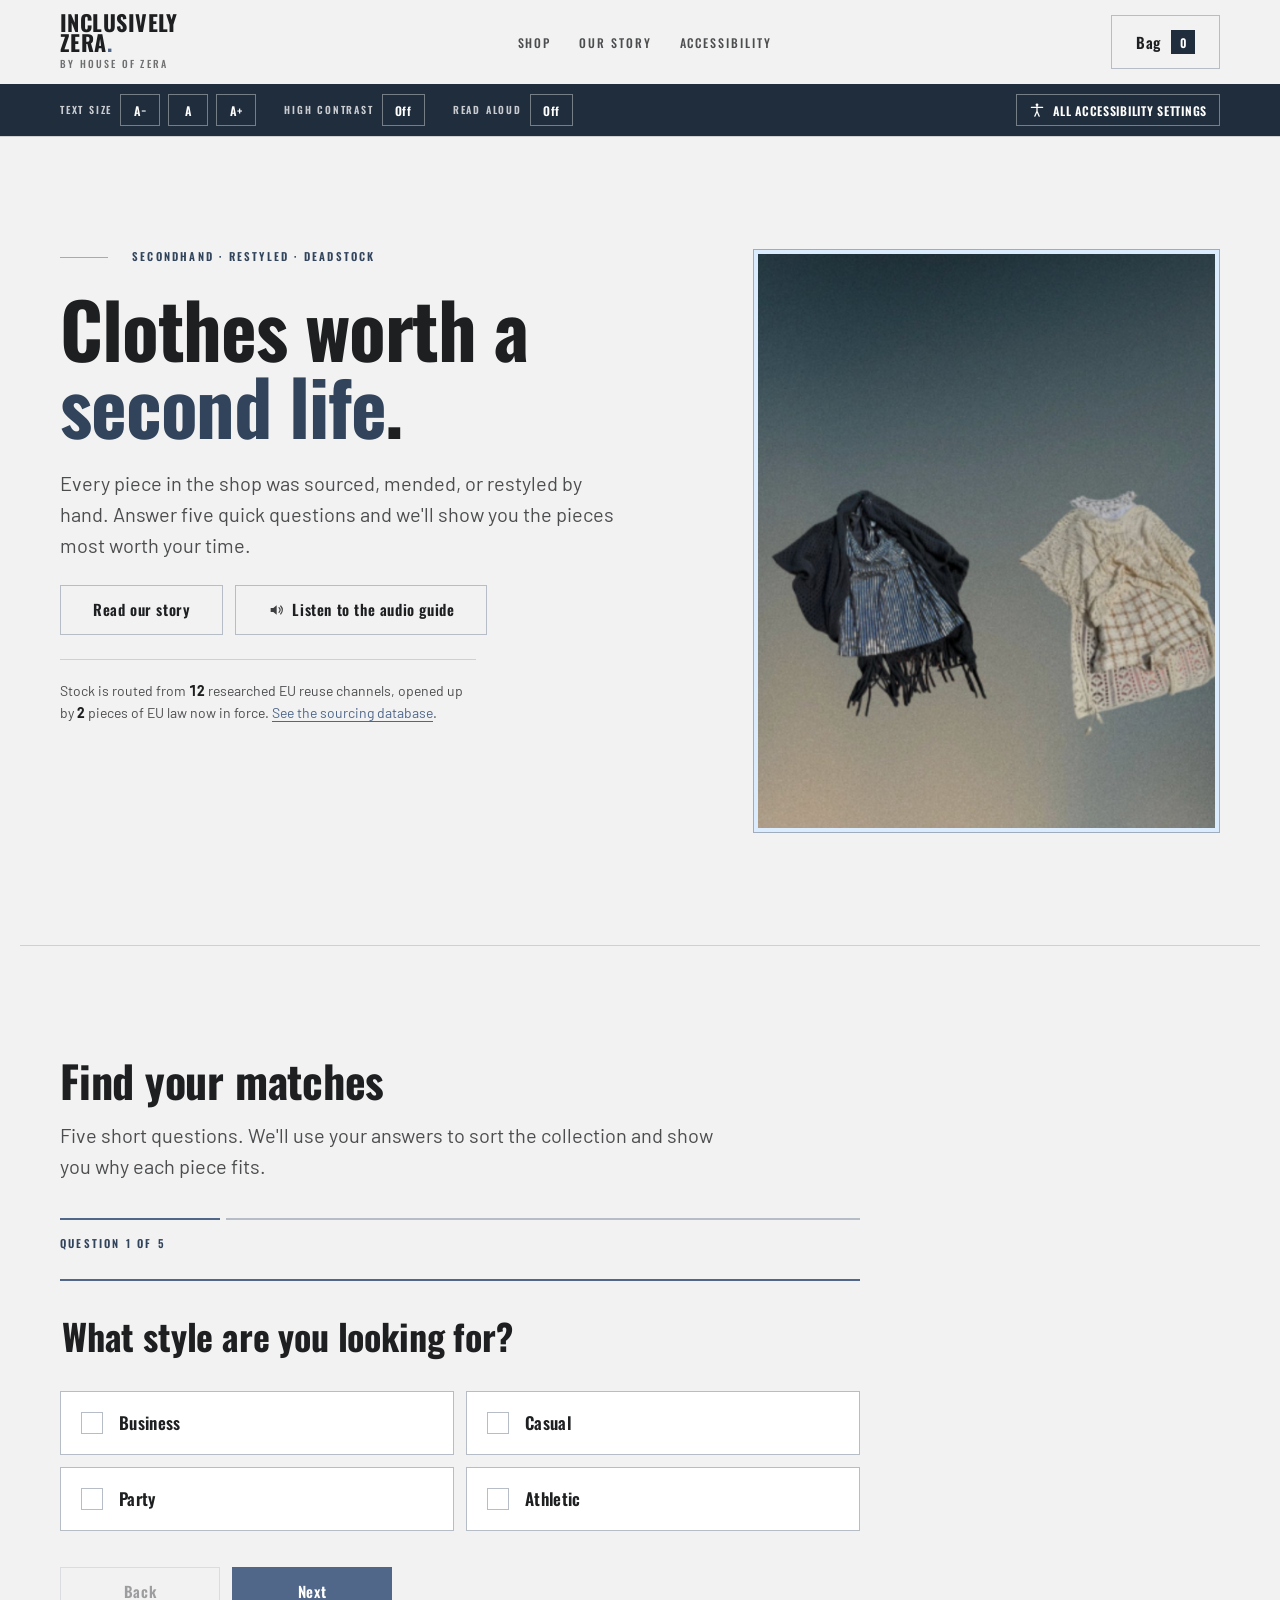
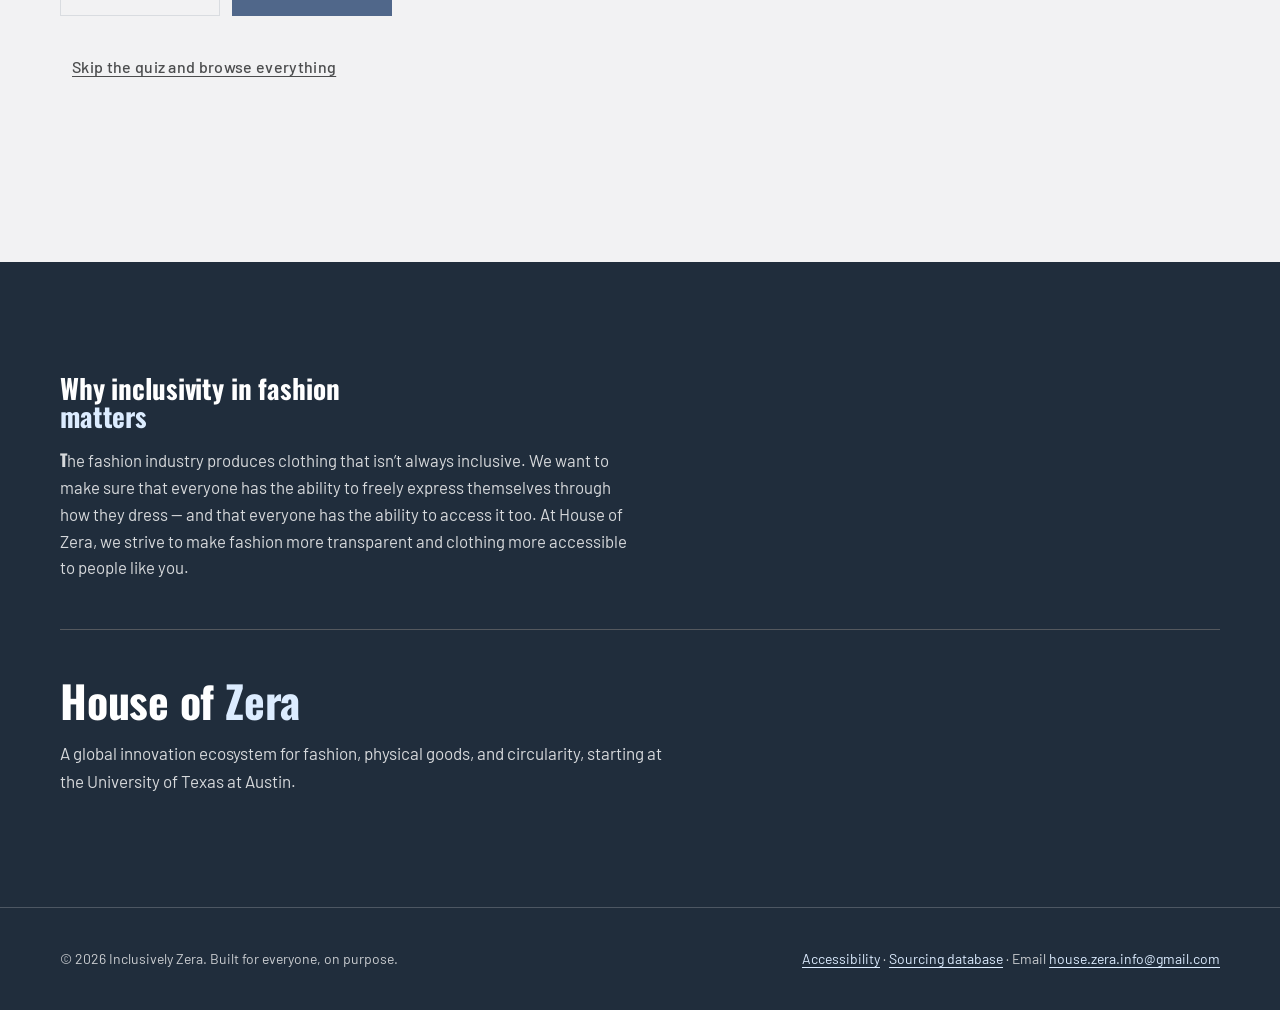
==== commit 4a7d6141: "Rebuild the UI on the House of Zera design system Replaces the interim editorial style with the syst" ====
--- a/index.html
+++ b/index.html
@@ -6,7 +6,7 @@
 <title>Inclusively Zera — Secondhand, made new</title>
 <link rel="preconnect" href="https://fonts.googleapis.com">
 <link rel="preconnect" href="https://fonts.gstatic.com" crossorigin>
-<link href="https://fonts.googleapis.com/css2?family=Fraunces:ital,opsz,wght,SOFT,WONK@0,9..144,300..700,0..100,0..1;1,9..144,300..700,0..100,0..1&family=Inter:wght@400;500;600;700&display=swap" rel="stylesheet">
+<link href="https://fonts.googleapis.com/css2?family=Oswald:wght@400;500;600;700&family=Barlow:wght@300;400;500;600;700&display=swap" rel="stylesheet">
 <link rel="stylesheet" href="assets/styles.css">
 <link rel="stylesheet" href="assets/a11y.css">
 <meta name="description" content="Inclusively Zera — a secondhand and deadstock storefront by House of Zera, built so that screen reader, keyboard, low-vision, motor and cognitive access are part of the product rather than a retrofit.">
@@ -21,7 +21,7 @@
 <header class="site-header">
   <div class="wrap header-row">
     <div class="logo-block">
-      <a class="logo" href="#top">Inclusively <em>Zera</em></a>
+      <a class="logo" href="#top">Inclusively<br><em>Zera</em></a>
       <p class="logo-subtitle">by House of Zera</p>
     </div>
     <nav class="main-nav" aria-label="Primary">
@@ -69,7 +69,7 @@
 <section class="hero" aria-label="Introduction">
   <div class="hero-copy">
     <p class="eyebrow fade-item" style="transition-delay:0ms;">Secondhand &middot; Restyled &middot; Deadstock</p>
-    <h1 class="fade-item" style="transition-delay:120ms;">Clothes worth a <em>second life</em></h1>
+    <h1 class="fade-item" style="transition-delay:120ms;">Clothes worth a <em>second life</em>.</h1>
     <p class="lede fade-item" style="transition-delay:240ms;">Every piece in the shop was sourced, mended, or restyled by hand. Answer five quick questions and we'll show you the pieces most worth your time.</p>
     <div class="hero-ctas">
       <a class="btn btn-secondary fade-item" style="transition-delay:360ms;" href="#story">Read our story</a>
--- a/assets/styles.css
+++ b/assets/styles.css
@@ -1,88 +1,107 @@
 /* =============================================================================
    Inclusively Zera — core stylesheet
    -----------------------------------------------------------------------------
-   An editorial house style: bone ground, near-black ink, one deep pine accent
-   and one burnt-sienna signal colour. Hairline rules instead of boxes, tracked
-   micro-caps for labels, and a display serif carrying every real headline.
+   The House of Zera design system, taken from design/House of Zera Home.dc.html:
+   Oswald condensed display over Barlow text, slate blue on light grey, zero
+   border radius everywhere, hairline rules, numbered section indexes and
+   blueprint corner marks.
+
+   The design tokens are the artboard's own names (--ground, --slate-600,
+   --ink-navy …). The second block aliases them to the semantic names the
+   accessibility layer already uses, so a11y.css and plates.js keep working
+   against one palette rather than two.
 
    Accessibility is load-bearing here, not decoration:
-   - every colour pair below is checked against WCAG AA at its used size
    - nothing is communicated by colour alone (tags carry text, states carry marks)
    - --scale, --user-line-height and --user-letter-spacing are set by a11y.js and
-     every type size is derived from them
+     every type size derives from them
    ============================================================================= */
 
 /* -----------------------------------------------------------------------------
-   Tokens
+   Tokens — House of Zera design system
    -------------------------------------------------------------------------- */
 :root {
-  /* Ground */
-  --bone: #EBE4DA;
-  --bone-deep: #E1D8CB;
-  --paper: #EBE4DA;
-  --paper-raised: #F7F4EE;
-  --paper-lift: #FFFDFA;
-
-  /* Ink */
-  --ink: #17140F;
-  --ink-2: #453E35;
-  --slate: #6E6558;
-  --ink-invert: #F7F4EE;
-
-  /* Rules */
-  --line: #D3C7B6;
-  --line-strong: #B3A491;
-  --hair: rgba(23, 20, 15, 0.14);
-
-  /* Accents */
-  --teal: #2F4F4A;          /* deep pine — primary accent */
-  --teal-strong: #24403B;
-  --teal-deep: #162925;
-  --teal-wash: #DFE5E0;
-  --sienna: #A24A1C;        /* signal: tags, regulation marks */
-  --sienna-wash: #F0E2D6;
-  --focus: #162925;
-
-  /* Type */
-  --font-display: 'Fraunces', 'Iowan Old Style', Georgia, serif;
-  --font-text: 'Inter', system-ui, -apple-system, 'Segoe UI', sans-serif;
+  --ground: #F2F2F3;
+  --ground-panel: #E8EAED;
+  --ground-alt: #EBECEF;
+  --ground-blue: #DCECFF;
+  --ground-blue-2: #EAF4FF;
+  --white: #FFFFFF;
+
+  --ink: #1D1F20;
+  --ink-2: #4C4D4E;
+  --ink-3: #6E6F70;
+  --ink-navy: #202D3C;
+
+  --slate-800: #31445B;
+  --slate-600: #50678A;
+  --slate-400: #617FA3;
+  --slate-600-hover: #44597A;
+  --slate-600-active: #3E5273;
+
+  --rule: #D0D0D1;
+  --rule-slate: #9FACBC;
+  --rule-strong: #B6BDC6;
+  --focus: #202D3C;
+
+  --font-display: 'Oswald', 'Archivo Narrow', 'Barlow Condensed', sans-serif;
+  --font-text: 'Barlow', 'IBM Plex Sans', system-ui, sans-serif;
   --font-mono: ui-monospace, 'SF Mono', 'SFMono-Regular', Menlo, monospace;
 
-  --font-size-base: 16px;
+  --max: 1240px;
+  --gut: 20px;
+  --secpad: 56px;
+
+  /* --- semantic aliases used by a11y.css and plates.js --- */
+  --paper: var(--ground);
+  --paper-raised: var(--ground-panel);
+  --paper-lift: var(--white);
+  --bone-deep: var(--ground-alt);
+  --ink-invert: var(--white);
+  --slate: var(--ink-3);
+  --line: var(--rule);
+  --line-strong: var(--rule-strong);
+  --hair: var(--rule);
+  --teal: var(--slate-600);
+  --teal-strong: var(--slate-800);
+  --teal-deep: var(--ink-navy);
+  --teal-wash: var(--ground-blue);
+  --sienna: var(--slate-800);
+  --sienna-wash: var(--ground-blue-2);
+
   --scale: 1;
   --user-line-height: 1.6;
   --user-letter-spacing: 0em;
-
-  --radius: 0px;
-  --motion-fast: 200ms;
-  --motion-slow: 620ms;
-  --ease: cubic-bezier(0.22, 0.61, 0.36, 1);
-
-  --gut: clamp(1.25rem, 4vw, 3.5rem);
-  --max: 1360px;
+  --font-size-base: 16px;
   --rule-w: 1px;
-}
-
-/* High contrast: a separate, deliberately flat palette. */
+  --motion-fast: 120ms;
+  --motion-slow: 220ms;
+  --ease: ease;
+}
+
+@media (min-width: 720px) { :root { --gut: 32px; --secpad: 80px; } }
+@media (min-width: 1024px) { :root { --gut: 40px; --secpad: 112px; } }
+
+/* High contrast: a deliberately flat, maximum-separation palette. */
 [data-contrast="high"] {
-  --bone: #FFFFFF;
-  --bone-deep: #FFFFFF;
-  --paper: #FFFFFF;
-  --paper-raised: #FFFFFF;
-  --paper-lift: #FFFFFF;
+  --ground: #FFFFFF;
+  --ground-panel: #FFFFFF;
+  --ground-alt: #FFFFFF;
+  --ground-blue: #D9EAFF;
+  --ground-blue-2: #FFFFFF;
+  --white: #FFFFFF;
   --ink: #000000;
   --ink-2: #000000;
-  --slate: #000000;
-  --ink-invert: #FFFFFF;
-  --line: #000000;
-  --line-strong: #000000;
-  --hair: #000000;
-  --teal: #003B33;
-  --teal-strong: #002420;
-  --teal-deep: #000000;
-  --teal-wash: #D9EAE6;
-  --sienna: #7A2E00;
-  --sienna-wash: #FFE9DC;
+  --ink-3: #000000;
+  --ink-navy: #000000;
+  --slate-800: #00214A;
+  --slate-600: #00214A;
+  --slate-400: #00214A;
+  --slate-600-hover: #000000;
+  --slate-600-active: #000000;
+  --rule: #000000;
+  --rule-slate: #000000;
+  --rule-strong: #000000;
   --focus: #000000;
   --rule-w: 2px;
 }
@@ -111,55 +130,38 @@
 [data-dyslexia="on"] h1, [data-dyslexia="on"] h2, [data-dyslexia="on"] h3,
 [data-dyslexia="on"] .logo, [data-dyslexia="on"] legend,
 [data-dyslexia="on"] button, [data-dyslexia="on"] input,
-[data-dyslexia="on"] select, [data-dyslexia="on"] textarea {
-  font-family: 'OpenDyslexic', 'Inter', system-ui, sans-serif !important;
-  font-variation-settings: normal !important;
+[data-dyslexia="on"] select, [data-dyslexia="on"] textarea,
+[data-dyslexia="on"] .btn, [data-dyslexia="on"] .quiz-option {
+  font-family: 'OpenDyslexic', 'Barlow', system-ui, sans-serif !important;
   letter-spacing: 0.02em;
+  text-transform: none;
 }
 [data-dyslexia="on"] body { line-height: 1.9; word-spacing: 0.12em; }
 [data-dyslexia="on"] p, [data-dyslexia="on"] li { max-width: 62ch; text-align: left; }
-[data-dyslexia="on"] h1, [data-dyslexia="on"] h2 { letter-spacing: 0; }
 
 /* -----------------------------------------------------------------------------
    Reset and base
    -------------------------------------------------------------------------- */
-*, *::before, *::after { box-sizing: border-box; }
+*, *::before, *::after { box-sizing: border-box; border-radius: 0; }
 
 html {
   font-size: calc(var(--font-size-base) * var(--scale));
   -webkit-text-size-adjust: 100%;
   scroll-behavior: smooth;
-  /* Clears the sticky header + accessibility bar for in-page jumps and
-     for the focus moves the quiz and shop make. */
   scroll-padding-top: 9rem;
 }
 @media (prefers-reduced-motion: reduce) { html { scroll-behavior: auto; } }
 
 body {
   margin: 0;
-  background: var(--paper);
+  background: var(--ground);
   color: var(--ink);
   font-family: var(--font-text);
   font-size: 1rem;
   line-height: var(--user-line-height);
   letter-spacing: var(--user-letter-spacing);
-  -webkit-font-smoothing: antialiased;
-  text-rendering: optimizeLegibility;
   overflow-x: hidden;
 }
-
-/* A whisper of paper grain. Purely decorative, and invisible in high contrast. */
-body::before {
-  content: "";
-  position: fixed;
-  inset: 0;
-  z-index: 1;
-  pointer-events: none;
-  opacity: 0.32;
-  mix-blend-mode: multiply;
-  background-image: url("data:image/svg+xml,%3Csvg xmlns='http://www.w3.org/2000/svg' width='140' height='140'%3E%3Cfilter id='n'%3E%3CfeTurbulence type='fractalNoise' baseFrequency='0.85' numOctaves='3'/%3E%3C/filter%3E%3Crect width='140' height='140' filter='url(%23n)' opacity='0.42'/%3E%3C/svg%3E");
-}
-[data-contrast="high"] body::before { display: none; }
 
 h1, h2, h3, h4, p, ul, ol, dl, figure, table, fieldset, legend, blockquote { margin: 0; }
 ul, ol { padding: 0; list-style: none; }
@@ -168,22 +170,16 @@
 
 h1, h2, h3 {
   font-family: var(--font-display);
-  font-weight: 400;
-  font-variation-settings: 'SOFT' 0, 'WONK' 0;
-  line-height: 1.02;
-  letter-spacing: -0.022em;
-  text-wrap: balance;
-}
-
-a { color: var(--teal-strong); text-underline-offset: 3px; text-decoration-thickness: 1px; }
-a:hover { color: var(--sienna); }
-
-:focus-visible {
-  outline: 3px solid var(--focus);
-  outline-offset: 3px;
-}
-
-::selection { background: var(--teal); color: var(--ink-invert); }
+  font-weight: 700;
+  line-height: 1.05;
+  letter-spacing: -0.005em;
+}
+
+a { color: var(--slate-600); text-underline-offset: 3px; text-decoration-thickness: 1px; }
+a:hover { color: var(--slate-600-hover); text-decoration-thickness: 2px; }
+
+:focus-visible { outline: 2px solid var(--focus); outline-offset: 2px; }
+::selection { background: var(--ground-blue); color: var(--ink); }
 
 button, input, select, textarea { font: inherit; color: inherit; }
 button { cursor: pointer; }
@@ -201,45 +197,59 @@
 
 .skip-link {
   position: absolute;
-  left: 1rem;
-  top: -6rem;
+  left: 8px;
+  top: -56px;
   z-index: 100;
-  padding: 0.9rem 1.6rem;
-  background: var(--ink);
-  color: var(--ink-invert);
-  font-size: 0.8rem;
-  font-weight: 600;
-  letter-spacing: 0.14em;
-  text-transform: uppercase;
+  display: inline-flex;
+  align-items: center;
+  min-height: 48px;
+  padding: 14px 24px;
+  background: var(--ink-navy);
+  color: var(--white);
+  font-family: var(--font-display);
+  font-weight: 600;
+  font-size: 0.9375rem;
+  letter-spacing: 0.04em;
   text-decoration: none;
   transition: top var(--motion-fast) var(--ease);
 }
-.skip-link:focus { top: 1rem; color: var(--ink-invert); }
+.skip-link:focus { top: 8px; color: var(--white); }
 
 .wrap {
-  width: 100%;
   max-width: var(--max);
-  margin-inline: auto;
-  padding-inline: var(--gut);
-  position: relative;
-  z-index: 2;
-}
-
-/* A reusable tracked micro-label. Used for every eyebrow, legend and meta line. */
+  margin: 0 auto;
+  padding-left: var(--gut);
+  padding-right: var(--gut);
+}
+
+/* The tracked micro-label used for every eyebrow, legend and meta line. */
 .eyebrow,
 .label,
 .product-meta,
 .filter-group legend,
+.filter-label,
 .sort-row label,
 .quiz-progress-label,
 .result-count {
-  font-family: var(--font-text);
+  font-family: var(--font-display);
+  font-weight: 600;
   font-size: 0.6875rem;
-  font-weight: 600;
   letter-spacing: 0.2em;
   text-transform: uppercase;
   line-height: 1.4;
-}
+  color: var(--slate-800);
+}
+
+/* Blueprint corner marks, straight from the artboard. */
+.rm { position: relative; padding: 16px; }
+.rm > i { position: absolute; width: 11px; height: 11px; pointer-events: none; }
+.rm > i::before, .rm > i::after { content: ""; position: absolute; background: var(--slate-400); }
+.rm > i::before { width: 11px; height: 1px; }
+.rm > i::after { width: 1px; height: 11px; }
+.rm > i.tl { left: 0; top: 0; }      .rm > i.tl::before { left: 0; top: 0; }      .rm > i.tl::after { left: 0; top: 0; }
+.rm > i.tr { right: 0; top: 0; }     .rm > i.tr::before { right: 0; top: 0; }     .rm > i.tr::after { right: 0; top: 0; }
+.rm > i.bl { left: 0; bottom: 0; }   .rm > i.bl::before { left: 0; bottom: 0; }   .rm > i.bl::after { left: 0; bottom: 0; }
+.rm > i.br { right: 0; bottom: 0; }  .rm > i.br::before { right: 0; bottom: 0; }  .rm > i.br::after { right: 0; bottom: 0; }
 
 /* -----------------------------------------------------------------------------
    Header
@@ -248,54 +258,52 @@
   position: sticky;
   top: 0;
   z-index: 50;
-  background: color-mix(in srgb, var(--paper) 92%, transparent);
-  backdrop-filter: blur(14px) saturate(1.4);
-  border-bottom: var(--rule-w) solid var(--hair);
-}
-[data-contrast="high"] .site-header { background: var(--paper); backdrop-filter: none; }
+  background: var(--ground);
+  border-bottom: 1px solid var(--rule);
+}
 
 .header-row {
   display: flex;
   align-items: center;
   justify-content: space-between;
-  gap: 1.5rem;
-  min-height: 5rem;
-  padding-block: 0.9rem;
-}
-
-.logo-block { display: flex; flex-direction: column; gap: 0.1rem; }
+  gap: 16px;
+  min-height: 72px;
+  padding-block: 12px;
+}
+
+.logo-block { display: flex; flex-direction: column; }
 
 .logo {
   font-family: var(--font-display);
-  font-size: clamp(1.35rem, 2vw, 1.65rem);
-  font-weight: 500;
-  letter-spacing: -0.03em;
-  line-height: 1;
+  font-weight: 700;
+  font-size: 1.375rem;
+  line-height: 0.92;
+  letter-spacing: 0.02em;
+  text-transform: uppercase;
   color: var(--ink);
   text-decoration: none;
 }
-.logo em {
-  font-style: italic;
-  font-variation-settings: 'SOFT' 40, 'WONK' 1;
-  color: var(--teal-strong);
-}
+.logo em { font-style: normal; color: var(--ink); }
+.logo em::after { content: "."; color: var(--slate-600); }
 .logo:hover { color: var(--ink); }
-.logo:hover em { color: var(--sienna); }
 
 .logo-subtitle {
+  font-family: var(--font-display);
+  font-weight: 500;
   font-size: 0.625rem;
-  font-weight: 500;
-  letter-spacing: 0.24em;
+  letter-spacing: 0.22em;
   text-transform: uppercase;
-  color: var(--slate);
-}
-
-.main-nav { display: flex; gap: clamp(1.25rem, 3vw, 2.75rem); }
+  color: var(--ink-3);
+  margin-top: 4px;
+}
+
+.main-nav { display: flex; gap: 28px; }
 .main-nav a {
   position: relative;
-  padding-block: 0.4rem;
+  padding-block: 8px;
+  font-family: var(--font-display);
+  font-weight: 500;
   font-size: 0.75rem;
-  font-weight: 600;
   letter-spacing: 0.16em;
   text-transform: uppercase;
   color: var(--ink-2);
@@ -305,8 +313,8 @@
   content: "";
   position: absolute;
   left: 0; right: 0; bottom: 0;
-  height: 1px;
-  background: var(--sienna);
+  height: 2px;
+  background: var(--slate-600);
   transform: scaleX(0);
   transform-origin: left;
   transition: transform var(--motion-fast) var(--ease);
@@ -314,178 +322,94 @@
 .main-nav a:hover { color: var(--ink); }
 .main-nav a:hover::after { transform: scaleX(1); }
 
-.header-actions { display: flex; align-items: center; gap: 0.75rem; }
+.header-actions { display: flex; align-items: center; gap: 12px; }
 
 .icon-btn {
   display: inline-flex;
   align-items: center;
-  gap: 0.6rem;
-  min-height: 44px;
-  padding: 0.5rem 1.1rem;
-  border: var(--rule-w) solid var(--ink);
+  gap: 10px;
+  min-height: 48px;
+  padding: 14px 24px;
+  border: 1px solid var(--rule-strong);
   background: transparent;
   color: var(--ink);
-  font-size: 0.72rem;
-  font-weight: 600;
-  letter-spacing: 0.16em;
-  text-transform: uppercase;
-  transition: background var(--motion-fast) var(--ease), color var(--motion-fast) var(--ease);
-}
-.icon-btn:hover { background: var(--ink); color: var(--ink-invert); }
+  font-family: var(--font-display);
+  font-weight: 600;
+  font-size: 0.9375rem;
+  letter-spacing: 0.04em;
+  transition: background-color var(--motion-fast) var(--ease),
+              border-color var(--motion-fast) var(--ease);
+}
+.icon-btn:hover { border-color: var(--slate-600); background: var(--ground-alt); }
 
 .cart-count {
   display: inline-grid;
   place-items: center;
-  min-width: 1.5rem;
-  height: 1.5rem;
-  padding-inline: 0.35rem;
-  background: var(--sienna);
-  color: #fff;
-  border-radius: 999px;
-  font-family: var(--font-mono);
-  font-size: 0.7rem;
-  font-weight: 600;
+  min-width: 24px;
+  height: 24px;
+  padding-inline: 6px;
+  background: var(--ink-navy);
+  color: var(--white);
+  font-family: var(--font-display);
+  font-weight: 600;
+  font-size: 0.75rem;
   letter-spacing: 0;
 }
-.icon-btn:hover .cart-count { background: var(--ink-invert); color: var(--ink); }
 
 /* -----------------------------------------------------------------------------
    Accessibility bar
-   -------------------------------------------------------------------------- */
-/* This bar is dark in every theme, so it carries its own fixed light-on-dark
-   pair rather than following --ink-invert, which flips with the theme. */
+   Not in the artboard, so it is built from the same parts: the navy panel, the
+   Oswald micro-caps, the outlined control.
+   -------------------------------------------------------------------------- */
 .a11y-bar {
-  --bar-bg: #14211E;
-  --bar-fg: #F4F1EA;
+  --bar-bg: #202D3C;
+  --bar-fg: #FFFFFF;
   background: var(--bar-bg);
   color: var(--bar-fg);
-  border-bottom: var(--rule-w) solid var(--bar-bg);
-}
-[data-contrast="high"] .a11y-bar { background: #000; border-bottom-color: #000; }
+}
+[data-contrast="high"] .a11y-bar { --bar-bg: #000; }
 
 .a11y-row {
   display: flex;
   flex-wrap: wrap;
   align-items: center;
-  gap: 0.75rem 1.75rem;
-  padding-block: 0.6rem;
-}
-
-.a11y-group { display: flex; align-items: center; gap: 0.5rem; }
+  gap: 10px 28px;
+  padding-block: 10px;
+}
+
+.a11y-group { display: flex; align-items: center; gap: 8px; }
 
 .a11y-group .label {
   font-size: 0.625rem;
   letter-spacing: 0.18em;
-  color: color-mix(in srgb, var(--bar-fg) 74%, transparent);
+  color: color-mix(in srgb, var(--bar-fg) 76%, transparent);
   white-space: nowrap;
 }
 
 .a11y-bar button {
-  min-width: 2.4rem;
-  min-height: 30px;
-  padding: 0.2rem 0.6rem;
-  border: 1px solid color-mix(in srgb, var(--bar-fg) 36%, transparent);
+  min-width: 40px;
+  min-height: 32px;
+  padding: 4px 12px;
+  border: 1px solid color-mix(in srgb, var(--bar-fg) 38%, transparent);
   background: transparent;
   color: var(--bar-fg);
-  font-size: 0.72rem;
-  font-weight: 600;
+  font-family: var(--font-display);
+  font-weight: 600;
+  font-size: 0.75rem;
   letter-spacing: 0.06em;
-  transition: background var(--motion-fast) var(--ease), border-color var(--motion-fast) var(--ease);
+  transition: background-color var(--motion-fast) var(--ease),
+              border-color var(--motion-fast) var(--ease);
 }
 .a11y-bar button:hover {
   background: color-mix(in srgb, var(--bar-fg) 16%, transparent);
-  border-color: color-mix(in srgb, var(--bar-fg) 72%, transparent);
+  border-color: var(--bar-fg);
 }
 .a11y-bar button[aria-pressed="true"] {
   background: var(--bar-fg);
   border-color: var(--bar-fg);
   color: var(--bar-bg);
 }
-.a11y-bar :focus-visible { outline-color: var(--bar-fg); outline-offset: 2px; }
-
-/* -----------------------------------------------------------------------------
-   Hero
-   -------------------------------------------------------------------------- */
-.hero {
-  display: grid;
-  grid-template-columns: minmax(0, 1fr) minmax(0, 0.92fr);
-  align-items: stretch;
-  min-height: min(84vh, 780px);
-  border-bottom: var(--rule-w) solid var(--hair);
-  position: relative;
-  z-index: 2;
-}
-
-.hero-copy {
-  display: flex;
-  flex-direction: column;
-  justify-content: center;
-  gap: 1.1rem;
-  padding: clamp(3rem, 7vw, 6rem) clamp(1.5rem, 5vw, 5rem) clamp(3rem, 7vw, 5rem) var(--gut);
-  max-width: 44rem;
-  margin-left: auto;
-  width: 100%;
-}
-
-.hero .eyebrow {
-  display: flex;
-  align-items: center;
-  gap: 0.75rem;
-  color: var(--sienna);
-}
-.hero .eyebrow::after {
-  content: "";
-  flex: 1;
-  max-width: 5rem;
-  height: 1px;
-  background: currentColor;
-  opacity: 0.5;
-}
-
-.hero h1 {
-  font-size: clamp(3rem, 7.4vw, 6.25rem);
-  font-weight: 300;
-  font-variation-settings: 'SOFT' 20, 'WONK' 1;
-  line-height: 0.94;
-  letter-spacing: -0.038em;
-  max-width: 14ch;
-}
-.hero h1 em {
-  font-style: italic;
-  color: var(--teal-strong);
-}
-
-.hero .lede {
-  font-size: clamp(1rem, 1.15vw, 1.125rem);
-  line-height: var(--user-line-height);
-  color: var(--ink-2);
-  max-width: 42ch;
-}
-
-.hero-ctas { display: flex; flex-wrap: wrap; gap: 0.75rem; margin-top: 0.5rem; }
-
-.hero-media {
-  position: relative;
-  overflow: hidden;
-  background: var(--bone-deep);
-  border-left: var(--rule-w) solid var(--hair);
-}
-.hero-media img {
-  width: 100%;
-  height: 100%;
-  object-fit: cover;
-  object-position: center 28%;
-  filter: grayscale(1) contrast(1.06);
-  transform: scale(1.02);
-  transition: transform 1.4s var(--ease), filter var(--motion-slow) var(--ease);
-}
-.hero:hover .hero-media img { transform: scale(1.045); filter: grayscale(0.72) contrast(1.04); }
-
-@media (max-width: 900px) {
-  .hero { grid-template-columns: 1fr; min-height: 0; }
-  .hero-copy { max-width: none; margin-left: 0; padding-inline: var(--gut); order: 2; }
-  .hero-media { order: 1; aspect-ratio: 4 / 3; border-left: 0; border-bottom: var(--rule-w) solid var(--hair); }
-}
+.a11y-bar :focus-visible { outline-color: var(--bar-fg); }
 
 /* -----------------------------------------------------------------------------
    Buttons
@@ -494,468 +418,480 @@
   display: inline-flex;
   align-items: center;
   justify-content: center;
-  gap: 0.5rem;
+  gap: 8px;
   min-height: 48px;
-  padding: 0.75rem 1.6rem;
-  border: var(--rule-w) solid var(--ink);
-  background: transparent;
-  color: var(--ink);
-  font-size: 0.75rem;
-  font-weight: 600;
-  letter-spacing: 0.16em;
-  text-transform: uppercase;
+  min-width: 48px;
+  padding: 16px 32px;
+  border: 1px solid transparent;
+  font-family: var(--font-display);
+  font-weight: 600;
+  font-size: 0.9375rem;
+  line-height: 1;
+  letter-spacing: 0.04em;
   text-decoration: none;
   text-align: center;
-  transition: background var(--motion-fast) var(--ease),
-              color var(--motion-fast) var(--ease),
+  transition: background-color var(--motion-fast) var(--ease),
               border-color var(--motion-fast) var(--ease),
-              transform var(--motion-fast) var(--ease);
-}
-.btn:active { transform: translateY(1px); }
-
-.btn-primary { background: var(--ink); border-color: var(--ink); color: var(--ink-invert); }
-.btn-primary:hover { background: var(--teal-strong); border-color: var(--teal-strong); color: var(--ink-invert); }
-
-.btn-secondary { background: transparent; color: var(--ink); }
-.btn-secondary:hover { background: var(--ink); border-color: var(--ink); color: var(--ink-invert); }
-
-.btn:disabled { opacity: 0.34; cursor: not-allowed; transform: none; }
-.btn:disabled:hover { background: transparent; color: var(--ink); }
+              color var(--motion-fast) var(--ease);
+}
+
+.btn-primary { background: var(--slate-600); color: var(--white); }
+.btn-primary:hover { background: var(--slate-600-hover); color: var(--white); }
+.btn-primary:active { background: var(--slate-600-active); }
+
+.btn-secondary { background: transparent; color: var(--ink); border-color: var(--rule-strong); }
+.btn-secondary:hover { border-color: var(--slate-600); background: var(--ground-alt); color: var(--ink); }
+
+.btn:disabled { opacity: 0.4; cursor: not-allowed; }
+.btn:disabled:hover { background: transparent; border-color: var(--rule-strong); }
+
+/* -----------------------------------------------------------------------------
+   Hero
+   -------------------------------------------------------------------------- */
+.hero {
+  display: grid;
+  grid-template-columns: minmax(0, 1fr);
+  gap: 48px;
+  align-items: start;
+  max-width: var(--max);
+  margin: 0 auto;
+  padding: var(--secpad) var(--gut);
+  border-bottom: 1px solid var(--rule);
+}
+@media (min-width: 1024px) { .hero { grid-template-columns: 7fr 5fr; gap: 40px; } }
+
+.hero-copy { display: flex; flex-direction: column; gap: 24px; }
+
+.hero .eyebrow { display: flex; align-items: center; gap: 24px; }
+.hero .eyebrow::before {
+  content: "";
+  width: 48px;
+  height: 1px;
+  flex: none;
+  background: var(--rule-slate);
+}
+
+.hero h1 {
+  font-family: var(--font-display);
+  font-weight: 700;
+  font-size: clamp(2.25rem, 6vw, 4.75rem);
+  line-height: 1.02;
+  letter-spacing: -0.015em;
+  max-width: 18ch;
+}
+.hero h1 em { font-style: normal; color: var(--slate-800); }
+
+.hero .lede {
+  font-size: 1.25rem;
+  line-height: 1.55;
+  color: var(--ink-2);
+  max-width: 52ch;
+}
+
+.hero-ctas { display: flex; flex-wrap: wrap; gap: 12px; }
+
+/* Framed like the artboard's image plate: blue ground, slate rule, 4px reveal. */
+.hero-media {
+  background: var(--ground-blue);
+  border: 1px solid var(--rule-slate);
+  padding: 4px;
+  aspect-ratio: 4 / 5;
+  overflow: hidden;
+}
+.hero-media img { width: 100%; height: 100%; object-fit: cover; }
 
 /* -----------------------------------------------------------------------------
    Quiz
    -------------------------------------------------------------------------- */
-main.wrap { padding-block: clamp(3.5rem, 7vw, 6rem); }
-
-.quiz-wrap { max-width: 46rem; margin-inline: auto; }
-
-.quiz-intro { text-align: center; margin-bottom: 2.75rem; }
-.quiz-intro h2 {
-  font-size: clamp(2.25rem, 4.6vw, 3.5rem);
-  font-weight: 300;
-  font-variation-settings: 'SOFT' 20, 'WONK' 1;
-  margin-bottom: 0.9rem;
-}
-.quiz-intro p {
-  font-size: 1.0625rem;
-  color: var(--ink-2);
-  max-width: 46ch;
-  margin-inline: auto;
-}
-
-.quiz-progress { margin-bottom: 2rem; }
+main.wrap { padding-top: var(--secpad); padding-bottom: var(--secpad); }
+
+.quiz-wrap { max-width: 800px; }
+
+.quiz-intro { margin-bottom: 36px; }
+.quiz-intro h2 { font-size: clamp(1.875rem, 4vw, 2.75rem); max-width: 20ch; }
+.quiz-intro p { font-size: 1.25rem; line-height: 1.55; color: var(--ink-2); max-width: 60ch; margin-top: 16px; }
+
+/* Segmented progress, one bar per question. */
+.quiz-progress { margin-bottom: 28px; }
 .quiz-progress-track {
+  display: flex;
+  gap: 6px;
   height: 2px;
-  background: var(--line);
-  overflow: hidden;
+  background: none;
 }
 .quiz-progress-fill {
-  height: 100%;
-  background: var(--teal-strong);
+  height: 2px;
+  background: var(--slate-600);
   transition: width var(--motion-slow) var(--ease);
 }
-.quiz-progress-label {
-  margin-top: 0.75rem;
-  color: var(--slate);
-  font-variant-numeric: tabular-nums;
-}
-
-.quiz-card {
-  border-top: 2px solid var(--ink);
-  border-bottom: var(--rule-w) solid var(--hair);
-  padding-block: 2.25rem 2rem;
-}
-
-.quiz-card fieldset {
-  transition: opacity var(--motion-fast) var(--ease), transform var(--motion-fast) var(--ease);
-}
-.quiz-card fieldset.quiz-invisible { opacity: 0; transform: translateY(8px); }
-
-.quiz-card legend { scroll-margin-top: 9rem;
+.quiz-progress-track::after {
+  content: "";
+  flex: 1;
+  height: 2px;
+  background: var(--rule-strong);
+}
+.quiz-progress-label { margin-top: 16px; color: var(--slate-800); }
+
+.quiz-card { border-top: 2px solid var(--slate-600); padding-top: 36px; }
+
+.quiz-card fieldset { transition: opacity var(--motion-slow) var(--ease); }
+.quiz-card fieldset.quiz-invisible { opacity: 0; }
+
+.quiz-card legend {
   display: block;
   width: 100%;
   font-family: var(--font-display);
-  font-size: clamp(1.5rem, 2.9vw, 2.125rem);
-  font-weight: 400;
-  font-variation-settings: 'SOFT' 20, 'WONK' 1;
-  line-height: 1.1;
-  letter-spacing: -0.02em;
-  margin-bottom: 0.5rem;
-  text-wrap: balance;
-}
-.quiz-card legend:focus-visible { outline-offset: 6px; }
-
-.quiz-hint {
-  font-size: 0.8125rem;
-  color: var(--slate);
-  margin-bottom: 1.5rem;
-}
+  font-weight: 700;
+  font-size: clamp(1.5rem, 3.5vw, 2.25rem);
+  line-height: 1.05;
+  letter-spacing: -0.005em;
+  max-width: 24ch;
+  scroll-margin-top: 9rem;
+}
+
+.quiz-hint { font-size: 0.875rem; color: var(--ink-2); margin-top: 12px; }
 
 .quiz-options {
   display: grid;
-  grid-template-columns: repeat(auto-fit, minmax(15rem, 1fr));
-  gap: 0;
-  margin-top: 1.25rem;
-  border-top: var(--rule-w) solid var(--hair);
-}
+  grid-template-columns: minmax(0, 1fr);
+  gap: 12px;
+  margin-top: 36px;
+}
+@media (min-width: 720px) { .quiz-options { grid-template-columns: repeat(2, minmax(0, 1fr)); } }
 
 .quiz-option {
   position: relative;
   display: flex;
   align-items: center;
-  gap: 0.9rem;
-  min-height: 60px;
-  padding: 0.9rem 1rem 0.9rem 0.25rem;
-  border-bottom: var(--rule-w) solid var(--hair);
+  gap: 16px;
+  min-height: 64px;
+  padding: 16px 20px;
+  background: var(--white);
+  border: 1px solid var(--rule-strong);
   cursor: pointer;
-  transition: background var(--motion-fast) var(--ease), padding-left var(--motion-fast) var(--ease);
-}
-.quiz-option:hover { background: var(--paper-raised); padding-left: 0.75rem; }
-
-/* The native control stays in the tree and keeps its own focus ring; the square
-   beside it is the visible state, and it carries a mark, not just a colour. */
+  font-family: var(--font-display);
+  font-weight: 600;
+  font-size: 1.0625rem;
+  line-height: 1.2;
+  letter-spacing: 0.02em;
+  color: var(--ink);
+  transition: background-color var(--motion-fast) var(--ease),
+              border-color var(--motion-fast) var(--ease),
+              color var(--motion-fast) var(--ease);
+}
+.quiz-option:hover { border-color: var(--slate-600); background: var(--ground-alt); }
+
+/* The native control stays in the tree; the square beside it is the visible
+   state, and it carries a tick, not just a colour. */
 .quiz-option input {
-  appearance: none;
-  -webkit-appearance: none;
-  flex: none;
-  width: 1.25rem;
-  height: 1.25rem;
-  margin: 0;
-  border: var(--rule-w) solid var(--line-strong);
-  background: var(--paper-lift);
-  transition: background var(--motion-fast) var(--ease), border-color var(--motion-fast) var(--ease);
-}
-.quiz-option input[type="radio"] { border-radius: 50%; }
-.quiz-option input::after {
+  position: absolute;
+  opacity: 0;
+  width: 1px;
+  height: 1px;
+}
+.quiz-option-label { display: flex; align-items: center; gap: 16px; }
+.quiz-option-label::before {
   content: "";
-  display: block;
-  width: 100%;
-  height: 100%;
-  opacity: 0;
-  transition: opacity var(--motion-fast) var(--ease);
-  background: no-repeat center / 0.7rem
-    url("data:image/svg+xml,%3Csvg xmlns='http://www.w3.org/2000/svg' viewBox='0 0 16 16'%3E%3Cpath d='M2 8.6l4 4L14 3.6' fill='none' stroke='%23F7F4EE' stroke-width='2.4' stroke-linecap='round' stroke-linejoin='round'/%3E%3C/svg%3E");
-}
-.quiz-option input:checked { background: var(--teal-strong); border-color: var(--teal-strong); }
-.quiz-option input:checked::after { opacity: 1; }
-
-.quiz-option-label { font-size: 1rem; }
-.quiz-option:has(input:checked) { background: var(--teal-wash); padding-left: 0.75rem; }
-.quiz-option:has(input:checked) .quiz-option-label { font-weight: 600; }
+  flex: 0 0 22px;
+  width: 22px;
+  height: 22px;
+  border: 1px solid var(--rule-strong);
+  background: var(--white);
+  background-repeat: no-repeat;
+  background-position: center;
+  background-size: 13px;
+  transition: background-color var(--motion-fast) var(--ease),
+              border-color var(--motion-fast) var(--ease);
+}
+.quiz-option:has(input:checked) {
+  background: var(--slate-600);
+  border-color: var(--slate-600);
+  color: var(--white);
+}
+.quiz-option:has(input:checked) .quiz-option-label::before {
+  background-color: var(--white);
+  border-color: var(--white);
+  background-image: url("data:image/svg+xml,%3Csvg xmlns='http://www.w3.org/2000/svg' viewBox='0 0 16 16'%3E%3Cpath d='M2 8.6l4 4L14 3.6' fill='none' stroke='%2331445B' stroke-width='2.6' stroke-linecap='round' stroke-linejoin='round'/%3E%3C/svg%3E");
+}
+.quiz-option:has(input:focus-visible) { outline: 2px solid var(--focus); outline-offset: 2px; }
 
 .quiz-error {
-  margin-top: 1.25rem;
-  padding: 0.75rem 1rem;
-  border-left: 3px solid var(--sienna);
-  background: var(--sienna-wash);
-  color: #6E2F0F;
-  font-size: 0.9rem;
-}
-
-.quiz-nav {
-  display: flex;
-  justify-content: space-between;
-  gap: 1rem;
-  margin-top: 2rem;
-}
-.quiz-nav .btn { min-width: 9rem; }
-
-.quiz-skip { text-align: center; margin-top: 1.75rem; }
+  margin-top: 20px;
+  padding: 14px 18px;
+  border-left: 3px solid var(--ink-navy);
+  background: var(--ground-blue-2);
+  color: var(--ink-navy);
+  font-size: 0.9375rem;
+}
+
+.quiz-nav { display: flex; flex-wrap: wrap; gap: 12px; margin-top: 36px; }
+.quiz-nav .btn { min-width: 160px; }
+.quiz-nav #quiz-back { order: -1; }
+
+.quiz-skip { margin-top: 24px; }
 .quiz-skip button {
   border: 0;
-  background: none;
-  color: var(--slate);
-  font-size: 0.8125rem;
+  background: transparent;
+  color: var(--ink-2);
+  font-family: var(--font-text);
+  font-weight: 500;
+  font-size: 1rem;
+  letter-spacing: 0.02em;
   text-decoration: underline;
-  text-underline-offset: 4px;
-  padding: 0.5rem;
-  min-height: 44px;
-}
-.quiz-skip button:hover { color: var(--sienna); }
+  text-underline-offset: 3px;
+  padding: 14px 12px;
+  min-height: 48px;
+}
+.quiz-skip button:hover { color: var(--ink); }
 
 /* -----------------------------------------------------------------------------
    Shop
    -------------------------------------------------------------------------- */
-.shop-head { margin-bottom: 2.5rem; }
-
+.shop-head { margin-bottom: 40px; }
+
+/* The artboard's numbered section index: label, then a rule to the margin. */
 .shop-head-inner {
   display: flex;
   flex-wrap: wrap;
   align-items: flex-end;
   justify-content: space-between;
-  gap: 1.25rem;
-  padding-bottom: 1.25rem;
-  border-bottom: 2px solid var(--ink);
-}
-
-.shop-head h2 { scroll-margin-top: 9rem;
-  font-size: clamp(2rem, 4.2vw, 3rem);
-  font-weight: 300;
-  font-variation-settings: 'SOFT' 20, 'WONK' 1;
-}
-.shop-head h2:focus-visible { outline-offset: 6px; }
-
-.result-count { color: var(--slate); margin-top: 0.5rem; font-variant-numeric: tabular-nums; }
-
-.sort-row { display: flex; align-items: center; gap: 0.75rem; }
-.sort-row label { color: var(--slate); white-space: nowrap; }
+  gap: 20px;
+  padding-bottom: 20px;
+  border-bottom: 2px solid var(--slate-600);
+}
+.shop-head h2 { font-size: clamp(1.875rem, 4vw, 2.75rem); scroll-margin-top: 9rem; }
+.result-count { margin-top: 12px; }
+
+.sort-row { display: flex; align-items: center; gap: 12px; }
+.sort-row label { white-space: nowrap; }
 .sort-row select {
-  min-height: 42px;
-  padding: 0.4rem 0.7rem;
-  border: var(--rule-w) solid var(--line-strong);
-  background: var(--paper-lift);
-  font-size: 0.875rem;
-}
+  min-height: 48px;
+  padding: 12px;
+  border: 1px solid var(--rule-strong);
+  background: var(--white);
+  font-family: var(--font-text);
+  font-size: 1rem;
+  color: var(--ink);
+}
+.sort-row select:focus-visible { border-color: var(--slate-600); }
 
 .shop-grid {
   display: grid;
-  grid-template-columns: minmax(0, 15rem) minmax(0, 1fr);
-  gap: clamp(2rem, 4vw, 3.5rem);
+  grid-template-columns: minmax(0, 1fr);
+  gap: 48px;
   align-items: start;
 }
-@media (max-width: 860px) { .shop-grid { grid-template-columns: 1fr; } }
-
-.shop-grid aside { position: sticky; top: 9.5rem; }
-@media (max-width: 860px) { .shop-grid aside { position: static; } }
-
-.filter-group { margin-bottom: 1.75rem; }
-.filter-group legend {
+@media (min-width: 1024px) { .shop-grid { grid-template-columns: minmax(0, 260px) minmax(0, 1fr); gap: 48px; } }
+
+.shop-grid aside { position: sticky; top: 152px; }
+@media (max-width: 1023px) { .shop-grid aside { position: static; } }
+
+.filter-group { margin-bottom: 36px; }
+.filter-group legend,
+.filter-label {
+  display: block;
   width: 100%;
-  padding-bottom: 0.5rem;
-  margin-bottom: 0.5rem;
-  border-bottom: var(--rule-w) solid var(--ink);
-  color: var(--ink);
+  padding-bottom: 12px;
+  margin-bottom: 12px;
+  border-bottom: 1px solid var(--rule-slate);
 }
 
 .check-row {
   display: flex;
   align-items: center;
-  gap: 0.65rem;
-  min-height: 40px;
-  padding: 0.3rem 0.25rem;
+  gap: 12px;
+  min-height: 48px;
+  padding: 6px 0;
   cursor: pointer;
-  font-size: 0.9375rem;
-  border-bottom: 1px solid color-mix(in srgb, var(--hair) 60%, transparent);
-  transition: padding-left var(--motion-fast) var(--ease), background var(--motion-fast) var(--ease);
-}
-.check-row:hover { background: var(--paper-raised); padding-left: 0.5rem; }
-.check-row:has(input:checked) { font-weight: 600; }
-
+  font-size: 1rem;
+  color: var(--ink);
+}
+.check-row:hover { color: var(--slate-600-hover); }
 .check-row input {
   appearance: none;
   -webkit-appearance: none;
   flex: none;
-  width: 1.1rem;
-  height: 1.1rem;
+  width: 22px;
+  height: 22px;
   margin: 0;
-  border: var(--rule-w) solid var(--line-strong);
-  background: var(--paper-lift);
-}
-.check-row input[type="radio"] { border-radius: 50%; }
+  border: 1px solid var(--rule-strong);
+  background: var(--white);
+  background-repeat: no-repeat;
+  background-position: center;
+  background-size: 13px;
+  transition: background-color var(--motion-fast) var(--ease),
+              border-color var(--motion-fast) var(--ease);
+}
 .check-row input:checked {
-  background: var(--teal-strong)
-    no-repeat center / 0.62rem
-    url("data:image/svg+xml,%3Csvg xmlns='http://www.w3.org/2000/svg' viewBox='0 0 16 16'%3E%3Cpath d='M2 8.6l4 4L14 3.6' fill='none' stroke='%23F7F4EE' stroke-width='2.6' stroke-linecap='round' stroke-linejoin='round'/%3E%3C/svg%3E");
-  border-color: var(--teal-strong);
-}
+  background-color: var(--slate-600);
+  border-color: var(--slate-600);
+  background-image: url("data:image/svg+xml,%3Csvg xmlns='http://www.w3.org/2000/svg' viewBox='0 0 16 16'%3E%3Cpath d='M2 8.6l4 4L14 3.6' fill='none' stroke='%23FFFFFF' stroke-width='2.6' stroke-linecap='round' stroke-linejoin='round'/%3E%3C/svg%3E");
+}
+.check-row:has(input:checked) { font-weight: 600; }
 
 .quiz-summary {
-  padding: 1rem;
-  margin-bottom: 1.25rem;
-  background: var(--paper-raised);
-  border-left: 2px solid var(--teal);
-  font-size: 0.8125rem;
-  line-height: 1.65;
+  padding: 20px;
+  margin-bottom: 24px;
+  background: var(--ground-blue-2);
+  border: 1px solid var(--rule-slate);
+  font-size: 0.875rem;
+  line-height: 1.55;
   color: var(--ink-2);
 }
 .quiz-summary strong {
-  display: inline-block;
+  font-family: var(--font-display);
+  font-weight: 600;
   font-size: 0.6875rem;
-  font-weight: 600;
-  letter-spacing: 0.14em;
+  letter-spacing: 0.16em;
   text-transform: uppercase;
-  color: var(--slate);
-}
-
-/* --- product grid --- */
+  color: var(--slate-800);
+}
+
+/* --- catalogue --- */
 .product-grid {
   display: grid;
-  grid-template-columns: repeat(auto-fill, minmax(13.5rem, 1fr));
-  gap: clamp(1.75rem, 3vw, 2.75rem) clamp(1.25rem, 2.5vw, 2rem);
-  counter-reset: piece;
-}
-
-.product-card {
-  display: flex;
-  flex-direction: column;
-  height: 100%;
-  counter-increment: piece;
-  position: relative;
-}
-
+  grid-template-columns: minmax(0, 1fr);
+  gap: 48px 32px;
+}
+@media (min-width: 720px) { .product-grid { grid-template-columns: repeat(2, minmax(0, 1fr)); } }
+@media (min-width: 1240px) { .product-grid { grid-template-columns: repeat(3, minmax(0, 1fr)); } }
+
+.product-card { display: flex; flex-direction: column; gap: 12px; height: 100%; }
+
+/* The artboard's image plate: blue ground, slate rule, 4px reveal. */
 .product-media {
   position: relative;
-  aspect-ratio: 3 / 4;
+  display: block;
+  aspect-ratio: 4 / 5;
+  padding: 4px;
+  background: var(--ground-blue);
+  border: 1px solid var(--rule-slate);
   overflow: hidden;
-  background: var(--bone-deep);
-  border: var(--rule-w) solid var(--hair);
-}
-.product-media img {
-  width: 100%;
-  height: 100%;
-  object-fit: cover;
-  filter: grayscale(0.24) contrast(1.02);
-  transition: transform var(--motion-slow) var(--ease), filter var(--motion-slow) var(--ease);
-}
-.product-card:hover .product-media img { transform: scale(1.05); filter: grayscale(0) contrast(1.04); }
-
-/* Index number, printed on the image the way a lookbook plate is numbered. */
-.product-media::before {
-  content: counter(piece, decimal-leading-zero);
-  position: absolute;
-  left: 0;
-  top: 0;
-  z-index: 2;
-  padding: 0.3rem 0.55rem;
-  background: var(--ink);
-  color: var(--ink-invert);
-  font-family: var(--font-mono);
-  font-size: 0.68rem;
-  letter-spacing: 0.04em;
-}
+}
+.product-media img { width: 100%; height: 100%; object-fit: cover; }
 
 .product-tag {
   position: absolute;
-  right: 0;
-  bottom: 0;
+  right: 4px;
+  bottom: 4px;
   z-index: 2;
-  padding: 0.32rem 0.6rem;
-  background: var(--paper-lift);
-  border-top: var(--rule-w) solid var(--hair);
-  border-left: var(--rule-w) solid var(--hair);
-  font-size: 0.625rem;
-  font-weight: 600;
-  letter-spacing: 0.16em;
+  display: inline-flex;
+  align-items: center;
+  min-height: 28px;
+  padding: 4px 10px;
+  background: var(--ink-navy);
+  border: 1px solid var(--ink-navy);
+  color: var(--white);
+  font-family: var(--font-display);
+  font-weight: 600;
+  font-size: 0.6875rem;
+  letter-spacing: 0.12em;
   text-transform: uppercase;
-  color: var(--sienna);
-}
-
-.product-info { display: flex; flex-direction: column; flex: 1; gap: 0.15rem; padding-top: 0.9rem; }
+}
+
+.product-info { display: flex; flex-direction: column; gap: 8px; flex: 1; }
 
 .product-info h3 {
   font-family: var(--font-display);
+  font-weight: 600;
+  font-size: 1.3125rem;
+  line-height: 1.2;
+  letter-spacing: 0;
+}
+
+.product-meta { color: var(--ink-3); }
+
+.product-price {
+  font-family: var(--font-display);
+  font-weight: 600;
   font-size: 1.125rem;
-  font-weight: 400;
-  line-height: 1.2;
-  letter-spacing: -0.012em;
-}
-
-.product-meta { color: var(--slate); margin-top: 0.25rem; }
-
-.product-price {
-  font-family: var(--font-mono);
+  color: var(--ink);
+  font-variant-numeric: tabular-nums;
+}
+
+.match-list { display: flex; flex-wrap: wrap; gap: 6px; }
+.match-pill {
+  display: inline-flex;
+  align-items: center;
+  min-height: 28px;
+  padding: 4px 10px;
+  border: 1px solid var(--slate-400);
+  background: var(--white);
+  color: var(--slate-800);
+  font-size: 0.75rem;
+}
+.match-note { font-size: 0.875rem; color: var(--ink-3); }
+
+.product-actions { display: flex; flex-wrap: nowrap; gap: 8px; margin-top: auto; padding-top: 12px; }
+
+.btn-add {
+  flex: 1 1 auto;
+  min-height: 48px;
+  padding: 14px 20px;
+  border: 1px solid var(--slate-600);
+  background: var(--slate-600);
+  color: var(--white);
+  font-family: var(--font-display);
+  font-weight: 600;
   font-size: 0.9375rem;
-  font-weight: 500;
-  font-variant-numeric: tabular-nums;
-  margin-top: 0.3rem;
-}
-
-.match-list { display: flex; flex-wrap: wrap; gap: 0.3rem; margin-top: 0.55rem; }
-.match-pill {
-  font-size: 0.6875rem;
-  letter-spacing: 0.06em;
-  padding: 0.16rem 0.45rem;
-  background: var(--teal-wash);
-  color: var(--teal-deep);
-  border: 1px solid color-mix(in srgb, var(--teal) 30%, transparent);
-}
-[data-contrast="high"] .match-pill { border-width: 2px; }
-
-.match-note { font-size: 0.75rem; color: var(--slate); font-style: italic; margin-top: 0.55rem; }
-
-.product-actions { margin-top: auto; padding-top: 1rem; }
-
-.btn-add {
-  min-height: 42px;
-  padding: 0.5rem 1.1rem;
-  border: var(--rule-w) solid var(--ink);
-  background: transparent;
-  color: var(--ink);
-  font-size: 0.7rem;
-  font-weight: 600;
-  letter-spacing: 0.16em;
-  text-transform: uppercase;
-  transition: background var(--motion-fast) var(--ease), color var(--motion-fast) var(--ease);
-}
-.btn-add:hover { background: var(--ink); color: var(--ink-invert); }
+  letter-spacing: 0.04em;
+  white-space: nowrap;
+  transition: background-color var(--motion-fast) var(--ease);
+}
+.btn-add:hover { background: var(--slate-600-hover); border-color: var(--slate-600-hover); }
 .a-letter { display: inline; }
 
 /* -----------------------------------------------------------------------------
    Story
    -------------------------------------------------------------------------- */
 .brand-credit {
-  background: var(--teal-deep);
-  color: var(--ink-invert);
-  padding-block: clamp(4rem, 9vw, 7.5rem);
-  position: relative;
-  z-index: 2;
-}
-[data-contrast="high"] .brand-credit { background: #000; }
-
+  background: var(--ink-navy);
+  color: var(--white);
+  padding-block: var(--secpad);
+}
+.brand-credit .story-row > [aria-hidden] { display: none; }
 .brand-credit h2 {
-  font-size: clamp(2rem, 4.4vw, 3.25rem);
-  font-weight: 300;
-  font-variation-settings: 'SOFT' 30, 'WONK' 1;
-  color: var(--ink-invert);
-}
-.brand-credit h2 em { font-style: italic; }
+  font-size: clamp(1.875rem, 4vw, 2.75rem);
+  color: var(--white);
+  max-width: 24ch;
+}
+.brand-credit h2 em { font-style: normal; color: var(--ground-blue); }
 .brand-credit p {
   font-size: 1.0625rem;
-  line-height: var(--user-line-height);
-  color: rgba(247, 244, 238, 0.82);
-  max-width: 60ch;
-}
-.brand-credit a { color: var(--ink-invert); }
-
-.story-row { display: grid; grid-template-columns: minmax(0, 1fr); }
-.story-row > [aria-hidden] { display: none; }
-.align-text { max-width: 62ch; }
-.brand-credit hr { border: 0; border-top: 1px solid rgba(247, 244, 238, 0.22); width: 8rem !important; margin: clamp(2.5rem, 5vw, 4rem) 0 !important; }
-.brand-credit .story-row + hr + .story-row h2 { font-size: clamp(2.5rem, 5.5vw, 4.25rem); }
-
-/* A drop capital, sized off the paragraph rather than a fixed pixel value. */
-.t-letter {
-  float: left;
-  font-family: var(--font-display);
-  font-size: 3.4em;
-  line-height: 0.78;
-  font-weight: 300;
-  font-variation-settings: 'SOFT' 40, 'WONK' 1;
-  padding-right: 0.09em;
-  padding-top: 0.06em;
-  color: var(--ink-invert);
-}
+  line-height: 1.6;
+  color: color-mix(in srgb, var(--white) 82%, transparent);
+  max-width: 68ch;
+  margin-top: 16px;
+}
+.brand-credit a { color: var(--ground-blue); }
+.brand-credit hr {
+  border: 0;
+  border-top: 1px solid color-mix(in srgb, var(--white) 26%, transparent);
+  width: 100% !important;
+  margin: 48px 0 !important;
+}
+.align-text { max-width: 68ch; }
+.t-letter { font-family: var(--font-display); font-weight: 700; }
 
 /* -----------------------------------------------------------------------------
    Footer
    -------------------------------------------------------------------------- */
 footer {
-  background: var(--ink);
-  color: rgba(247, 244, 238, 0.76);
-  padding-block: 2.75rem;
-  position: relative;
-  z-index: 2;
+  background: var(--ink-navy);
+  color: color-mix(in srgb, var(--white) 76%, transparent);
+  padding-block: 40px;
+  border-top: 1px solid color-mix(in srgb, var(--white) 20%, transparent);
 }
 .foot-row {
   display: flex;
   flex-wrap: wrap;
   align-items: center;
   justify-content: space-between;
-  gap: 1rem;
-  font-size: 0.8125rem;
-}
-footer a { color: var(--ink-invert); }
-footer a:hover { color: var(--sienna); }
+  gap: 16px;
+  font-size: 0.875rem;
+}
+footer a { color: var(--ground-blue); }
+footer a:hover { color: var(--white); }
 
 /* -----------------------------------------------------------------------------
    Overlays, drawer, modals
@@ -965,11 +901,10 @@
   position: fixed;
   inset: 0;
   z-index: 55;
-  background: rgba(20, 17, 13, 0.5);
-  backdrop-filter: blur(3px);
+  background: rgba(32, 45, 60, 0.55);
   opacity: 0;
   visibility: hidden;
-  transition: opacity var(--motion-fast) var(--ease), visibility var(--motion-fast) var(--ease);
+  transition: opacity var(--motion-slow) var(--ease), visibility var(--motion-slow) var(--ease);
 }
 .overlay.open,
 .size-overlay.open { opacity: 1; visibility: visible; }
@@ -979,15 +914,14 @@
   top: 0;
   right: 0;
   z-index: 60;
-  width: min(26rem, 100vw);
+  width: min(420px, 100vw);
   height: 100dvh;
   display: flex;
   flex-direction: column;
-  background: var(--paper-raised);
-  border-left: var(--rule-w) solid var(--line-strong);
+  background: var(--ground);
+  border-left: 1px solid var(--rule-strong);
   transform: translateX(100%);
   transition: transform var(--motion-slow) var(--ease);
-  box-shadow: -20px 0 60px rgba(0, 0, 0, 0.16);
 }
 .cart-drawer.open { transform: none; }
 
@@ -995,80 +929,92 @@
   display: flex;
   align-items: center;
   justify-content: space-between;
-  gap: 1rem;
-  padding: 1.25rem;
-  border-bottom: var(--rule-w) solid var(--hair);
-  background: var(--paper-raised);
+  gap: 16px;
+  padding: 20px var(--gut);
+  background: var(--ink-navy);
+  color: var(--white);
 }
 .cart-head h2 {
-  font-size: 1.375rem;
-  font-weight: 400;
-  font-variation-settings: 'SOFT' 20, 'WONK' 1;
+  font-family: var(--font-display);
+  font-weight: 600;
+  font-size: 1.3125rem;
+  color: var(--white);
 }
 
 .cart-close {
   display: grid;
   place-items: center;
-  width: 44px;
-  height: 44px;
-  border: var(--rule-w) solid transparent;
+  width: 48px;
+  height: 48px;
+  border: 1px solid transparent;
   background: none;
-  font-size: 1.1rem;
+  color: inherit;
+  font-size: 1.125rem;
   line-height: 1;
 }
-.cart-close:hover { border-color: var(--line-strong); background: var(--paper); }
-
-.cart-body { flex: 1; overflow-y: auto; overscroll-behavior: contain; padding: 1.25rem; }
-.cart-empty { color: var(--slate); font-size: 0.9375rem; }
+.cart-close:hover { border-color: currentColor; }
+
+.cart-body { flex: 1; overflow-y: auto; overscroll-behavior: contain; padding: 20px var(--gut); }
+.cart-empty { color: var(--ink-2); }
 
 .cart-item {
   display: grid;
-  grid-template-columns: 4.5rem 1fr;
-  gap: 0.9rem;
-  padding-bottom: 1.1rem;
-  margin-bottom: 1.1rem;
-  border-bottom: var(--rule-w) solid var(--hair);
-}
-.cart-item img { aspect-ratio: 3 / 4; object-fit: cover; border: var(--rule-w) solid var(--hair); }
-.cart-item-info h3 { font-size: 0.9375rem; font-weight: 400; line-height: 1.25; }
-
-.qty-row { display: flex; align-items: center; gap: 0.5rem; margin-top: 0.55rem; }
-.qty-row span { font-family: var(--font-mono); font-variant-numeric: tabular-nums; min-width: 1.5rem; text-align: center; }
+  grid-template-columns: 72px 1fr;
+  gap: 16px;
+  padding-bottom: 20px;
+  margin-bottom: 20px;
+  border-bottom: 1px solid var(--rule);
+}
+.cart-item img {
+  aspect-ratio: 4 / 5;
+  object-fit: cover;
+  border: 1px solid var(--rule-slate);
+}
+.cart-item-info h3 { font-family: var(--font-display); font-weight: 600; font-size: 1rem; line-height: 1.25; }
+
+.qty-row { display: flex; align-items: center; gap: 8px; margin-top: 12px; }
+.qty-row span {
+  font-family: var(--font-display);
+  font-weight: 600;
+  font-variant-numeric: tabular-nums;
+  min-width: 24px;
+  text-align: center;
+}
 .qty-btn {
-  width: 32px;
-  height: 32px;
-  border: var(--rule-w) solid var(--line-strong);
-  background: var(--paper-lift);
+  width: 40px;
+  height: 40px;
+  border: 1px solid var(--rule-strong);
+  background: var(--white);
   line-height: 1;
 }
-.qty-btn:hover { background: var(--ink); color: var(--ink-invert); border-color: var(--ink); }
+.qty-btn:hover { border-color: var(--slate-600); background: var(--ground-alt); }
 
 .remove-btn {
-  margin-top: 0.5rem;
-  padding: 0.25rem 0;
+  margin-top: 10px;
+  padding: 6px 0;
   border: 0;
   background: none;
-  color: var(--slate);
-  font-size: 0.75rem;
+  color: var(--ink-2);
+  font-size: 0.875rem;
   text-decoration: underline;
   text-underline-offset: 3px;
 }
-.remove-btn:hover { color: var(--sienna); }
-
-.cart-foot { padding: 1.25rem; border-top: var(--rule-w) solid var(--hair); }
+.remove-btn:hover { color: var(--ink); }
+
+.cart-foot { padding: 20px var(--gut); border-top: 1px solid var(--rule-strong); background: var(--ground-panel); }
 .cart-total-row {
   display: flex;
   justify-content: space-between;
   align-items: baseline;
-  margin-bottom: 1rem;
+  margin-bottom: 16px;
+  font-family: var(--font-display);
+  font-weight: 600;
   font-size: 0.75rem;
-  font-weight: 600;
   letter-spacing: 0.16em;
   text-transform: uppercase;
 }
 .cart-total-row span:last-child {
-  font-family: var(--font-mono);
-  font-size: 1.25rem;
+  font-size: 1.5rem;
   letter-spacing: 0;
   text-transform: none;
   font-variant-numeric: tabular-nums;
@@ -1076,17 +1022,17 @@
 
 .btn-checkout {
   width: 100%;
-  min-height: 52px;
-  border: var(--rule-w) solid var(--ink);
-  background: var(--ink);
-  color: var(--ink-invert);
-  font-size: 0.75rem;
-  font-weight: 600;
-  letter-spacing: 0.18em;
-  text-transform: uppercase;
-  transition: background var(--motion-fast) var(--ease);
-}
-.btn-checkout:hover { background: var(--teal-strong); border-color: var(--teal-strong); }
+  min-height: 56px;
+  border: 1px solid var(--slate-600);
+  background: var(--slate-600);
+  color: var(--white);
+  font-family: var(--font-display);
+  font-weight: 600;
+  font-size: 0.9375rem;
+  letter-spacing: 0.04em;
+  transition: background-color var(--motion-fast) var(--ease);
+}
+.btn-checkout:hover { background: var(--slate-600-hover); border-color: var(--slate-600-hover); }
 
 .size-modal {
   position: fixed;
@@ -1094,41 +1040,57 @@
   left: 50%;
   transform: translate(-50%, -50%);
   z-index: 60;
-  width: min(30rem, 94vw);
+  width: min(520px, 94vw);
   max-height: 88dvh;
   display: flex;
   flex-direction: column;
-  background: var(--paper-raised);
-  border: var(--rule-w) solid var(--line-strong);
-  box-shadow: 0 32px 80px rgba(0, 0, 0, 0.24);
+  background: var(--ground);
+  border: 1px solid var(--rule-strong);
 }
 .size-modal[hidden] { display: none; }
-.size-modal-body { overflow-y: auto; overscroll-behavior: contain; padding: 1.25rem; }
-.product-name { font-family: var(--font-display); font-size: 1.125rem; margin-bottom: 1rem; }
-
-.size-modal table th,
-.size-modal table td { font-variant-numeric: tabular-nums; }
+.size-modal-body { overflow-y: auto; overscroll-behavior: contain; padding: 24px var(--gut); }
+.product-name { font-family: var(--font-display); font-weight: 600; font-size: 1.3125rem; margin-bottom: 16px; }
+
+/* Tables follow the artboard: navy header, tracked caps, hairline rows. */
+.size-modal table { width: 100%; border-collapse: collapse; text-align: left; }
+.size-modal thead th {
+  background: var(--ink-navy);
+  color: var(--white);
+  font-family: var(--font-display);
+  font-weight: 600;
+  font-size: 0.75rem;
+  line-height: 1;
+  letter-spacing: 0.16em;
+  text-transform: uppercase;
+  padding: 14px 16px !important;
+  border: 0 !important;
+}
+.size-modal tbody td {
+  padding: 14px 16px !important;
+  border-bottom: 1px solid var(--rule) !important;
+  font-variant-numeric: tabular-nums;
+  color: var(--ink-2);
+}
+.size-modal tbody tr:hover { background: var(--ground-alt); }
 
 /* -----------------------------------------------------------------------------
    Scroll-in
    -------------------------------------------------------------------------- */
 .fade-item {
   opacity: 0;
-  transform: translateY(18px);
-  transition: opacity var(--motion-slow) var(--ease), transform var(--motion-slow) var(--ease);
+  transform: translateY(8px);
+  transition: opacity 200ms var(--ease), transform 200ms var(--ease);
 }
 .fade-item.fade-in { opacity: 1; transform: none; }
 @media (prefers-reduced-motion: reduce) {
-  .fade-item { opacity: 1; transform: none; transition: none; }
+  .fade-item { opacity: 1 !important; transform: none !important; transition: none; }
 }
 
 /* -----------------------------------------------------------------------------
    Small screens
    -------------------------------------------------------------------------- */
-@media (max-width: 720px) {
-  .header-row { flex-wrap: wrap; min-height: 0; gap: 0.75rem 1rem; }
-  .main-nav { order: 3; width: 100%; justify-content: space-between; padding-top: 0.5rem; border-top: 1px solid var(--hair); }
-  .quiz-nav { flex-direction: column-reverse; }
-  .quiz-nav .btn { width: 100%; }
-  .shop-head-inner { flex-direction: column; align-items: flex-start; }
-}
+@media (max-width: 860px) {
+  .header-row { flex-wrap: wrap; gap: 12px 16px; }
+  .main-nav { order: 3; width: 100%; justify-content: flex-start; gap: 20px; padding-top: 8px; border-top: 1px solid var(--rule); }
+  .quiz-nav .btn { flex: 1 1 auto; min-width: 0; }
+}
--- a/assets/a11y.css
+++ b/assets/a11y.css
@@ -8,12 +8,6 @@
    Preference-driven typography
    Set as custom properties by a11y.js so nothing writes inline styles to nodes.
    -------------------------------------------------------------------------- */
-:root {
-  --user-line-height: 1.6;
-  --user-letter-spacing: 0em;
-  --a11y-accent: var(--teal-strong, #2e444e);
-}
-
 body,
 .body, p, li, dd, dt, .deck {
   line-height: var(--user-line-height);
@@ -25,9 +19,9 @@
 
 /* A focus ring that survives a bright screen or low vision. */
 [data-bold-focus="on"] :focus-visible {
-  outline: 4px solid #0b57d0 !important;
+  outline: 4px solid #0B57D0 !important;
   outline-offset: 3px !important;
-  box-shadow: 0 0 0 3px #fff, 0 0 0 8px rgba(11, 87, 208, 0.32) !important;
+  box-shadow: 0 0 0 3px #fff, 0 0 0 8px rgba(11, 87, 208, 0.3) !important;
 }
 
 /* Meet the 44–48px target guidance without redrawing the page. */
@@ -64,47 +58,54 @@
    restating every rule.
    -------------------------------------------------------------------------- */
 [data-theme="dark"] {
-  --bone: #121110;
-  --bone-deep: #1A1917;
-  --paper: #121110;
-  --paper-raised: #1B1A18;
-  --paper-lift: #232220;
-  --ink: #F0EAE1;
-  --ink-2: #C4BBAE;
-  --slate: #9A9083;
-  --ink-invert: #121110;
-  --line: #3A3733;
-  --line-strong: #565049;
-  --hair: rgba(240, 234, 225, 0.16);
-  --teal: #8FB8AF;
-  --teal-strong: #A9CDC4;
-  --teal-deep: #0C1614;
-  --teal-wash: #1E2C29;
-  --sienna: #E08C57;
-  --sienna-wash: #2E1E12;
-  --focus: #A9CDC4;
+  --ground: #14171A;
+  --ground-panel: #1C2025;
+  --ground-alt: #23282E;
+  --ground-blue: #22303F;
+  --ground-blue-2: #1A222C;
+  --white: #1C2025;
+
+  --ink: #E8EAEC;
+  --ink-2: #B6BCC2;
+  --ink-3: #8E959C;
+  --ink-navy: #0D1319;
+
+  --slate-800: #A9C0DC;
+  --slate-600: #7E9CC0;
+  --slate-400: #6B87A8;
+  --slate-600-hover: #98B2D0;
+  --slate-600-active: #B4C8E0;
+
+  --rule: #333A41;
+  --rule-slate: #4A5866;
+  --rule-strong: #4F565E;
+  --focus: #A9C0DC;
   color-scheme: dark;
 }
-[data-theme="dark"] body { background: var(--paper); color: var(--ink); }
-[data-theme="dark"] body::before { opacity: 0.2; mix-blend-mode: screen; }
-[data-theme="dark"] img { filter: grayscale(0.3) brightness(0.9) contrast(1.04); }
-[data-theme="dark"] .hero-media img { filter: grayscale(1) brightness(0.86) contrast(1.08); }
-[data-theme="dark"] .a11y-bar { --bar-bg: #0C1512; }
-[data-theme="dark"] .brand-credit { background: #0C1614; border-block: 1px solid var(--hair); }
-[data-theme="dark"] .brand-credit h2,
-[data-theme="dark"] .t-letter { color: var(--ink); }
-[data-theme="dark"] .brand-credit p { color: var(--ink-2); }
-[data-theme="dark"] .brand-credit a,
-[data-theme="dark"] footer a { color: var(--teal-strong); }
-[data-theme="dark"] footer { background: #0B0A09; color: var(--ink-2); }
-[data-theme="dark"] .product-media::before,
+[data-theme="dark"] body { background: var(--ground); color: var(--ink); }
+[data-theme="dark"] .site-header { background: var(--ground); }
+[data-theme="dark"] .a11y-bar { --bar-bg: #0D1319; }
+[data-theme="dark"] .brand-credit,
+[data-theme="dark"] footer { background: #0D1319; }
+/* The slate ramp inverts in dark, so filled controls need dark text on it. */
 [data-theme="dark"] .btn-primary,
-[data-theme="dark"] .btn-checkout { color: var(--ink-invert); }
-[data-theme="dark"] .icon-btn:hover,
-[data-theme="dark"] .btn-secondary:hover,
-[data-theme="dark"] .btn-add:hover,
-[data-theme="dark"] .qty-btn:hover { color: var(--ink-invert); }
-[data-theme="dark"] .cart-count { color: #121110; }
+[data-theme="dark"] .btn-add,
+[data-theme="dark"] .btn-checkout,
+[data-theme="dark"] .quiz-option:has(input:checked),
+[data-theme="dark"] .seg button[aria-checked="true"],
+[data-theme="dark"] .switch[aria-checked="true"] .switch-text,
+[data-theme="dark"] .audio-btn-main { color: #10151A; }
+[data-theme="dark"] .cart-count,
+[data-theme="dark"] .product-tag { background: var(--slate-600); border-color: var(--slate-600); color: #10151A; }
+[data-theme="dark"] .cart-head { background: #0D1319; }
+[data-theme="dark"] .cart-head h2,
+[data-theme="dark"] .brand-credit h2 { color: var(--ink); }
+[data-theme="dark"] .quiz-option:has(input:checked) .quiz-option-label::before {
+  background-image: url("data:image/svg+xml,%3Csvg xmlns='http://www.w3.org/2000/svg' viewBox='0 0 16 16'%3E%3Cpath d='M2 8.6l4 4L14 3.6' fill='none' stroke='%2310151A' stroke-width='2.6' stroke-linecap='round' stroke-linejoin='round'/%3E%3C/svg%3E");
+}
+[data-theme="dark"] .check-row input:checked {
+  background-image: url("data:image/svg+xml,%3Csvg xmlns='http://www.w3.org/2000/svg' viewBox='0 0 16 16'%3E%3Cpath d='M2 8.6l4 4L14 3.6' fill='none' stroke='%2310151A' stroke-width='2.6' stroke-linecap='round' stroke-linejoin='round'/%3E%3C/svg%3E");
+}
 
 /* -----------------------------------------------------------------------------
    Reading ruler
@@ -134,9 +135,8 @@
    Currently-being-spoken highlight
    -------------------------------------------------------------------------- */
 .is-speaking {
-  background: color-mix(in srgb, var(--teal) 22%, transparent);
-  box-shadow: 0 0 0 3px color-mix(in srgb, var(--teal) 22%, transparent);
-  border-radius: 2px;
+  background: var(--ground-blue);
+  box-shadow: 0 0 0 3px var(--ground-blue);
 }
 [data-contrast="high"] .is-speaking { background: #ffe680; box-shadow: 0 0 0 3px #ffe680; }
 
@@ -149,18 +149,18 @@
   display: inline-flex;
   align-items: center;
   gap: 0.5rem;
-  min-height: 30px;
-  padding: 0.2rem 0.85rem;
+  min-height: 32px;
+  padding: 4px 14px;
   border: 1px solid color-mix(in srgb, var(--bar-fg) 42%, transparent);
   background: transparent;
   color: var(--bar-fg);
-  font: inherit;
-  font-size: 0.68rem;
-  font-weight: 600;
-  letter-spacing: 0.14em;
+  font-family: var(--font-display);
+  font-size: 0.6875rem;
+  font-weight: 600;
+  letter-spacing: 0.16em;
   text-transform: uppercase;
   cursor: pointer;
-  transition: background var(--motion-fast) var(--ease), border-color var(--motion-fast) var(--ease);
+  transition: background-color 120ms ease, border-color 120ms ease;
 }
 .a11y-open:hover { background: var(--bar-fg); border-color: var(--bar-fg); color: var(--bar-bg); }
 
@@ -173,13 +173,12 @@
    Hero: sourcing note and the listen button
    -------------------------------------------------------------------------- */
 .sourcing-note {
-  margin-top: 1.75rem;
-  padding-top: 1.1rem;
-  border-top: 1px solid var(--hair);
-  max-width: 44ch;
-  font-size: 0.8125rem;
-  line-height: 1.6;
-  color: var(--slate);
+  padding-top: 20px;
+  border-top: 1px solid var(--rule);
+  max-width: 52ch;
+  font-size: 0.875rem;
+  line-height: 1.5;
+  color: var(--ink-2);
 }
 .sourcing-note strong { color: var(--ink); font-variant-numeric: tabular-nums; }
 
@@ -193,14 +192,13 @@
   display: flex;
   flex-wrap: wrap;
   align-items: baseline;
-  gap: 0.3rem 0.4rem;
-  margin: 0.75rem 0 0;
-  padding-top: 0.65rem;
-  border-top: 1px solid var(--hair);
-  font-size: 0.6875rem;
+  gap: 4px 6px;
+  margin: 4px 0 0;
+  padding-top: 12px;
+  border-top: 1px solid var(--rule);
+  font-size: 0.75rem;
   line-height: 1.5;
-  letter-spacing: 0.04em;
-  color: var(--slate);
+  color: var(--ink-3);
 }
 .product-source .source-dot {
   width: 5px;
@@ -210,11 +208,7 @@
   flex: none;
   transform: translateY(-2px);
 }
-.product-source strong {
-  color: var(--ink);
-  font-weight: 600;
-  letter-spacing: 0.02em;
-}
+.product-source strong { color: var(--ink); font-weight: 600; }
 .source-cc {
   font-family: var(--font-mono);
   font-size: 0.6rem;
@@ -225,10 +219,12 @@
 .source-cc::after { content: ")"; }
 .source-reg {
   flex-basis: 100%;
-  font-size: 0.65rem;
-  letter-spacing: 0.06em;
+  font-family: var(--font-display);
+  font-size: 0.6875rem;
+  font-weight: 600;
+  letter-spacing: 0.14em;
   text-transform: uppercase;
-  color: var(--sienna);
+  color: var(--slate-800);
 }
 
 .fit-list {
@@ -240,14 +236,14 @@
   padding: 0;
 }
 .fit-pill {
-  font-size: 0.625rem;
-  font-weight: 500;
-  letter-spacing: 0.08em;
-  text-transform: uppercase;
-  padding: 0.18rem 0.42rem;
-  border: 1px solid color-mix(in srgb, var(--teal) 34%, transparent);
-  color: var(--teal-strong);
-  background: color-mix(in srgb, var(--teal) 7%, transparent);
+  display: inline-flex;
+  align-items: center;
+  min-height: 28px;
+  padding: 4px 10px;
+  border: 1px solid var(--slate-400);
+  background: var(--white);
+  color: var(--slate-800);
+  font-size: 0.75rem;
 }
 [data-contrast="high"] .fit-pill { border-width: 2px; background: transparent; }
 
@@ -265,37 +261,36 @@
   display: inline-flex;
   align-items: center;
   justify-content: center;
-  gap: 0.35rem;
-  min-height: 42px;
-  padding: 0.3rem 0.8rem;
-  border: var(--rule-w) solid var(--line-strong);
+  gap: 6px;
+  min-height: 48px;
+  padding: 14px 18px;
+  border: 1px solid var(--rule-strong);
   background: transparent;
-  color: var(--ink-2);
-  font: inherit;
-  font-size: 0.65rem;
-  font-weight: 600;
-  letter-spacing: 0.14em;
-  text-transform: uppercase;
+  color: var(--ink);
+  font-family: var(--font-display);
+  font-weight: 600;
+  font-size: 0.9375rem;
+  letter-spacing: 0.04em;
   cursor: pointer;
-  transition: background var(--motion-fast) var(--ease), color var(--motion-fast) var(--ease), border-color var(--motion-fast) var(--ease);
-}
-.btn-ghost:hover { background: var(--ink); border-color: var(--ink); color: var(--ink-invert); }
+  transition: background-color 120ms ease, border-color 120ms ease;
+}
+.btn-ghost:hover { background: var(--ground-alt); border-color: var(--slate-600); }
 
 /* Square icon-only control — used for the per-piece Listen button. */
 .btn-icon {
   display: inline-grid;
   place-items: center;
   flex: none;
-  width: 42px;
-  min-height: 42px;
+  width: 48px;
+  min-height: 48px;
   padding: 0;
-  border: var(--rule-w) solid var(--line-strong);
+  border: 1px solid var(--rule-strong);
   background: transparent;
   color: var(--ink-2);
   cursor: pointer;
-  transition: background var(--motion-fast) var(--ease), color var(--motion-fast) var(--ease), border-color var(--motion-fast) var(--ease);
-}
-.btn-icon:hover { background: var(--teal-strong); border-color: var(--teal-strong); color: var(--ink-invert); }
+  transition: background-color 120ms ease, border-color 120ms ease, color 120ms ease;
+}
+.btn-icon:hover { background: var(--slate-600); border-color: var(--slate-600); color: var(--white); }
 
 /* -----------------------------------------------------------------------------
    Sidebar filters
@@ -337,12 +332,11 @@
   top: 0;
   right: 0;
   height: 100dvh;
-  width: min(430px, 100vw);
-  background: var(--paper-raised);
-  border-left: 1px solid var(--line-strong);
+  width: min(440px, 100vw);
+  background: var(--ground);
+  border-left: 1px solid var(--rule-strong);
   display: flex;
   flex-direction: column;
-  box-shadow: -18px 0 48px rgba(0, 0, 0, 0.18);
 }
 .a11y-panel[hidden],
 .audio-guide[hidden] { display: none; }
@@ -365,13 +359,14 @@
 .a11y-section { margin-bottom: 1.75rem; }
 .a11y-section h3 {
   margin: 0 0 0.75rem;
-  padding-bottom: 0.4rem;
-  border-bottom: 1px solid var(--line);
-  font-size: 0.78rem;
-  font-weight: 700;
-  letter-spacing: 0.14em;
+  padding-bottom: 0.5rem;
+  border-bottom: 1px solid var(--rule-slate);
+  font-family: var(--font-display);
+  font-size: 0.8125rem;
+  font-weight: 600;
+  letter-spacing: 0.2em;
   text-transform: uppercase;
-  color: var(--teal-strong);
+  color: var(--slate-800);
 }
 
 .a11y-field {
@@ -385,8 +380,8 @@
 .a11y-field:last-child { border-bottom: 0; }
 .a11y-field-stack { flex-direction: column; align-items: stretch; gap: 0.4rem; }
 .a11y-field-text { display: flex; flex-direction: column; gap: 0.15rem; }
-.a11y-field-label { font-size: 0.92rem; font-weight: 600; }
-.a11y-field-hint { font-size: 0.78rem; line-height: 1.45; color: var(--slate); }
+.a11y-field-label { font-family: var(--font-display); font-size: 1rem; font-weight: 600; letter-spacing: 0.02em; }
+.a11y-field-hint { font-size: 0.8125rem; line-height: 1.5; color: var(--ink-2); }
 .a11y-field.is-unavailable { opacity: 0.55; }
 
 .a11y-field input[type="range"] { width: 100%; accent-color: var(--teal-strong); min-height: 28px; }
@@ -423,43 +418,46 @@
 
 .switch-track {
   position: relative;
-  width: 46px;
-  height: 26px;
+  width: 48px;
+  height: 28px;
   flex: none;
-  background: var(--line);
-  border: 1px solid var(--line-strong);
-  transition: background 160ms ease, border-color 160ms ease;
+  background: var(--white);
+  border: 1px solid var(--rule-strong);
+  transition: background 120ms ease, border-color 120ms ease;
 }
 .switch-thumb {
   position: absolute;
   top: 2px;
   left: 2px;
-  width: 20px;
-  height: 20px;
-  background: var(--paper-raised);
-  border: 1px solid var(--line-strong);
-  transition: transform 160ms ease;
-}
-.switch[aria-checked="true"] .switch-track { background: var(--teal-strong); border-color: var(--teal-strong); }
-.switch[aria-checked="true"] .switch-thumb { transform: translateX(20px); }
+  width: 22px;
+  height: 22px;
+  background: var(--rule-strong);
+  border: 1px solid var(--rule-strong);
+  transition: transform 120ms ease;
+}
+.switch[aria-checked="true"] .switch-track { background: var(--slate-600); border-color: var(--slate-600); }
+.switch[aria-checked="true"] .switch-thumb { transform: translateX(20px); background: var(--white); border-color: var(--white); }
 .switch-text {
-  font-size: 0.8rem;
-  font-weight: 600;
-  min-width: 2.1em;
+  font-family: var(--font-display);
+  font-size: 0.8125rem;
+  font-weight: 600;
+  letter-spacing: 0.06em;
+  text-transform: uppercase;
+  min-width: 2.4em;
   text-align: left;
-  color: var(--slate);
-}
-.switch[aria-checked="true"] .switch-text { color: var(--teal-strong); }
+  color: var(--ink-3);
+}
+.switch[aria-checked="true"] .switch-text { color: var(--slate-800); }
 
 /* A tick mark so the on-state is not carried by colour and position alone. */
 .switch[aria-checked="true"] .switch-thumb::after {
   content: "";
   position: absolute;
-  left: 5px;
+  left: 6px;
   top: 4px;
   width: 6px;
-  height: 10px;
-  border: solid var(--teal-strong);
+  height: 11px;
+  border: solid var(--slate-600);
   border-width: 0 2px 2px 0;
   transform: rotate(45deg);
 }
@@ -467,33 +465,33 @@
 /* -----------------------------------------------------------------------------
    Segmented control (theme)
    -------------------------------------------------------------------------- */
-.seg { display: flex; border: 1px solid var(--line-strong); }
+.seg { display: flex; border: 1px solid var(--rule-strong); background: var(--white); padding: 4px; gap: 4px; }
 .seg button {
   flex: 1;
-  min-height: 40px;
-  padding: 0.4rem 0.5rem;
+  min-height: 44px;
+  padding: 10px 12px;
   border: 0;
-  border-right: 1px solid var(--line-strong);
   background: transparent;
-  color: var(--ink);
-  font: inherit;
-  font-size: 0.84rem;
-  font-weight: 600;
+  color: var(--ink-2);
+  font-family: var(--font-display);
+  font-weight: 600;
+  font-size: 0.875rem;
+  letter-spacing: 0.04em;
   cursor: pointer;
-}
-.seg button:last-child { border-right: 0; }
-.seg button[aria-checked="true"] { background: var(--teal-strong); color: var(--paper-raised); }
-[data-theme="dark"] .seg button[aria-checked="true"] { color: #14161a; }
+  transition: background-color 120ms ease, color 120ms ease;
+}
+.seg button:hover { background: var(--ground-alt); color: var(--ink); }
+.seg button[aria-checked="true"] { background: var(--slate-600); color: var(--white); }
 
 /* -----------------------------------------------------------------------------
    Audio guide
    -------------------------------------------------------------------------- */
 .audio-unsupported {
-  padding: 0.7rem 0.8rem;
+  padding: 0.9rem 1rem;
   margin-bottom: 1rem;
-  border-left: 3px solid var(--teal-strong);
-  background: var(--teal-wash);
-  font-size: 0.85rem;
+  border-left: 3px solid var(--ink-navy);
+  background: var(--ground-blue-2);
+  font-size: 0.875rem;
 }
 
 .audio-now { margin-bottom: 1rem; }
@@ -504,11 +502,11 @@
   letter-spacing: 0.04em;
   color: var(--teal-strong);
 }
-.audio-progress { height: 5px; background: var(--line); }
+.audio-progress { height: 2px; background: var(--rule-strong); }
 .audio-progress-fill {
   height: 100%;
-  background: var(--teal-strong);
-  transition: width 320ms ease;
+  background: var(--slate-600);
+  transition: width 220ms ease;
 }
 
 .audio-controls {
@@ -526,22 +524,24 @@
   min-width: 48px;
   min-height: 48px;
   padding: 0 0.7rem;
-  border: 1px solid var(--line-strong);
-  background: var(--paper);
+  border: 1px solid var(--rule-strong);
+  background: var(--white);
   color: var(--ink);
   font: inherit;
   cursor: pointer;
-}
-.audio-btn:hover { background: var(--teal-wash); border-color: var(--teal-strong); }
+  transition: background-color 120ms ease, border-color 120ms ease;
+}
+.audio-btn:hover { background: var(--ground-alt); border-color: var(--slate-600); }
 .audio-btn-main {
-  background: var(--teal-strong);
-  border-color: var(--teal-strong);
-  color: var(--paper-raised);
-  padding: 0 1.1rem;
-  font-weight: 600;
-}
-[data-theme="dark"] .audio-btn-main { color: #14161a; }
-.audio-btn-main:hover { background: var(--teal-deep); border-color: var(--teal-deep); }
+  background: var(--slate-600);
+  border-color: var(--slate-600);
+  color: var(--white);
+  padding: 0 1.25rem;
+  font-family: var(--font-display);
+  font-weight: 600;
+  letter-spacing: 0.04em;
+}
+.audio-btn-main:hover { background: var(--slate-600-hover); border-color: var(--slate-600-hover); }
 .audio-btn-text { font-size: 0.9rem; }
 
 .audio-speed {
@@ -558,12 +558,15 @@
 .audio-speed input[type="range"] { width: 100%; accent-color: var(--teal-strong); min-height: 28px; }
 
 .audio-h {
-  margin: 1.25rem 0 0.6rem;
-  font-size: 0.78rem;
-  font-weight: 700;
-  letter-spacing: 0.14em;
+  margin: 1.5rem 0 0.6rem;
+  padding-bottom: 0.5rem;
+  border-bottom: 1px solid var(--rule-slate);
+  font-family: var(--font-display);
+  font-size: 0.8125rem;
+  font-weight: 600;
+  letter-spacing: 0.2em;
   text-transform: uppercase;
-  color: var(--teal-strong);
+  color: var(--slate-800);
 }
 
 .audio-transcript { list-style: none; margin: 0; padding: 0; counter-reset: ch; }
@@ -592,12 +595,14 @@
   color: var(--slate);
   font-variant-numeric: tabular-nums;
 }
-.audio-chapter-btn:hover { background: var(--teal-wash); }
+.audio-chapter-btn:hover { background: var(--ground-alt); }
 .audio-chapter-title {
   display: block;
-  font-weight: 600;
-  font-size: 0.92rem;
-  margin-bottom: 0.2rem;
+  font-family: var(--font-display);
+  font-weight: 600;
+  font-size: 1rem;
+  letter-spacing: 0.02em;
+  margin-bottom: 0.25rem;
 }
 .audio-chapter-text {
   display: block;
@@ -605,11 +610,11 @@
   line-height: var(--user-line-height);
   color: var(--slate);
 }
-.audio-chapter.is-current { background: var(--teal-wash); }
+.audio-chapter.is-current { background: var(--ground-blue-2); }
 .audio-chapter.is-current .audio-chapter-btn::before { color: var(--teal-strong); }
 .audio-chapter.is-current .audio-chapter-text { color: var(--ink); }
 .audio-chapter.is-current .audio-chapter-btn {
-  box-shadow: inset 3px 0 0 var(--teal-strong);
+  box-shadow: inset 3px 0 0 var(--slate-600);
 }
 
 /* -----------------------------------------------------------------------------
@@ -617,17 +622,18 @@
    -------------------------------------------------------------------------- */
 .passport-modal { max-width: min(640px, 94vw); }
 
-.pp-lede { margin: 0 0 1.25rem; font-size: 1rem; line-height: var(--user-line-height); }
+.pp-lede { margin: 0 0 1.5rem; font-size: 1.0625rem; line-height: 1.6; color: var(--ink-2); }
 
 .pp-h {
-  margin: 1.5rem 0 0.6rem;
-  padding-bottom: 0.35rem;
-  border-bottom: 1px solid var(--line);
-  font-size: 0.78rem;
-  font-weight: 700;
-  letter-spacing: 0.14em;
+  margin: 1.75rem 0 0.75rem;
+  padding-bottom: 0.5rem;
+  border-bottom: 1px solid var(--rule-slate);
+  font-family: var(--font-display);
+  font-size: 0.8125rem;
+  font-weight: 600;
+  letter-spacing: 0.2em;
   text-transform: uppercase;
-  color: var(--teal-strong);
+  color: var(--slate-800);
 }
 .pp-h:first-child { margin-top: 0; }
 
@@ -644,11 +650,12 @@
 }
 .pp-row:last-child { border-bottom: 0; }
 .pp-row dt {
-  font-size: 0.8rem;
-  font-weight: 600;
-  letter-spacing: 0.03em;
+  font-family: var(--font-display);
+  font-size: 0.6875rem;
+  font-weight: 600;
+  letter-spacing: 0.16em;
   text-transform: uppercase;
-  color: var(--slate);
+  color: var(--slate-800);
 }
 .pp-row dd { margin: 0; font-size: 0.92rem; line-height: var(--user-line-height); }
 
@@ -660,10 +667,11 @@
 .pp-comp { list-style: none; margin: 0 0 1rem; padding: 0; }
 .pp-comp li {
   position: relative;
-  padding: 0.5rem 0.6rem;
-  margin-bottom: 0.3rem;
-  font-size: 0.9rem;
-  border: 1px solid var(--line);
+  padding: 12px 14px;
+  margin-bottom: 4px;
+  font-size: 0.9375rem;
+  border: 1px solid var(--rule-strong);
+  background: var(--white);
   overflow: hidden;
 }
 .pp-comp b { float: right; font-variant-numeric: tabular-nums; }
@@ -671,7 +679,7 @@
   position: absolute;
   inset: 0 auto 0 0;
   width: var(--pct);
-  background: color-mix(in srgb, var(--teal) 20%, transparent);
+  background: var(--ground-blue);
   z-index: 0;
 }
 .pp-comp li > * { position: relative; z-index: 1; }
@@ -695,15 +703,14 @@
 .voice-hud {
   position: fixed;
   left: 50%;
-  bottom: 1.25rem;
+  bottom: 20px;
   transform: translateX(-50%);
   z-index: 70;
   max-width: min(30rem, 92vw);
-  padding: 0.65rem 1rem;
-  background: var(--teal-deep);
+  padding: 14px 20px;
+  background: #202D3C;
   color: #fff;
-  font-size: 0.88rem;
-  box-shadow: 0 8px 28px rgba(0, 0, 0, 0.25);
+  font-size: 0.9375rem;
 }
 .voice-hud[hidden] { display: none; }
 .voice-hud::before {
@@ -723,14 +730,15 @@
    -------------------------------------------------------------------------- */
 .boot-error {
   margin: 2rem 0;
-  padding: 1.5rem;
-  border: 2px solid var(--line-strong);
-  background: var(--paper-raised);
+  padding: 24px;
+  border: 1px solid var(--rule-strong);
+  background: var(--white);
 }
 .boot-error h2 { margin-top: 0; font-size: 1.3rem; }
 .boot-error pre {
-  padding: 0.7rem 0.9rem;
-  background: var(--teal-wash);
+  padding: 14px 18px;
+  background: var(--ground-blue-2);
+  border: 1px solid var(--rule-slate);
   overflow-x: auto;
   font-size: 0.9rem;
 }
@@ -763,26 +771,17 @@
    re-inks itself for the light, dark and high-contrast themes.
    -------------------------------------------------------------------------- */
 .product-media {
-  --plate-ground: var(--paper-lift);
-  --plate-ink: #241F18;
-  --plate-rule: color-mix(in srgb, var(--ink) 30%, transparent);
-  background:
-    linear-gradient(160deg,
-      color-mix(in srgb, var(--paper-lift) 92%, var(--teal)) 0%,
-      var(--paper-lift) 55%,
-      var(--bone-deep) 100%);
+  --plate-ground: var(--white);
+  --plate-ink: #1D1F20;
+  --plate-rule: var(--rule-slate);
 }
 [data-theme="dark"] .product-media {
   /* A mid ground, not the page ground: a jet-black piece has to separate from
-     the plate as clearly in dark mode as it does on bone. */
-  --plate-ground: #6E6A64;
-  --plate-ink: #14120F;
-  --plate-rule: rgba(20, 18, 15, 0.45);
-  background: linear-gradient(160deg, #8B8680 0%, #77726C 55%, #625E59 100%);
-}
-[data-theme="dark"] .cart-thumb {
-  --plate-ink: #14120F;
-  background: #77726C;
+     the plate as clearly in dark mode as it does on the blue plate. */
+  --plate-ground: #8E96A0;
+  --plate-ink: #10151A;
+  --plate-rule: rgba(16, 21, 26, 0.5);
+  background: #8E96A0;
 }
 [data-contrast="high"] .product-media {
   --plate-ground: #fff;
@@ -818,22 +817,22 @@
 [data-contrast="high"] .product-swatch { border-color: #000; border-width: 2px; }
 
 .cart-thumb {
-  --plate-ground: var(--paper-lift);
-  --plate-ink: #241F18;
-  --plate-rule: color-mix(in srgb, var(--ink) 26%, transparent);
-  aspect-ratio: 3 / 4;
-  background: var(--bone-deep);
-  border: var(--rule-w) solid var(--hair);
+  --plate-ground: var(--white);
+  --plate-ink: #1D1F20;
+  --plate-rule: var(--rule-slate);
+  aspect-ratio: 4 / 5;
+  background: var(--ground-blue);
+  border: 1px solid var(--rule-slate);
   overflow: hidden;
 }
+[data-theme="dark"] .cart-thumb { --plate-ink: #10151A; background: #8E96A0; }
 
 /* Textile photograph credit — CC BY and BY-SA require it to travel with the image. */
 .fabric-credit {
-  margin: 0.4rem 0 0;
-  font-size: 0.625rem;
-  line-height: 1.45;
-  letter-spacing: 0.02em;
-  color: var(--slate);
+  margin: 0;
+  font-size: 0.6875rem;
+  line-height: 1.5;
+  color: var(--ink-3);
 }
 .fabric-credit a {
   color: var(--slate);
@@ -842,3 +841,20 @@
   text-decoration-thickness: 1px;
 }
 .fabric-credit a:hover { color: var(--sienna); }
+
+/* Ghost buttons that sit inside the navy dialog header need the inverse pair —
+   the default light-ground styling disappears against it. */
+.cart-head .btn-ghost,
+.cart-head .btn-icon {
+  border-color: color-mix(in srgb, #fff 44%, transparent);
+  color: #fff;
+  background: transparent;
+}
+.cart-head .btn-ghost:hover,
+.cart-head .btn-icon:hover {
+  background: #fff;
+  border-color: #fff;
+  color: var(--ink-navy);
+}
+[data-theme="dark"] .cart-head .btn-ghost:hover,
+[data-theme="dark"] .cart-head .btn-icon:hover { color: #10151A; }
